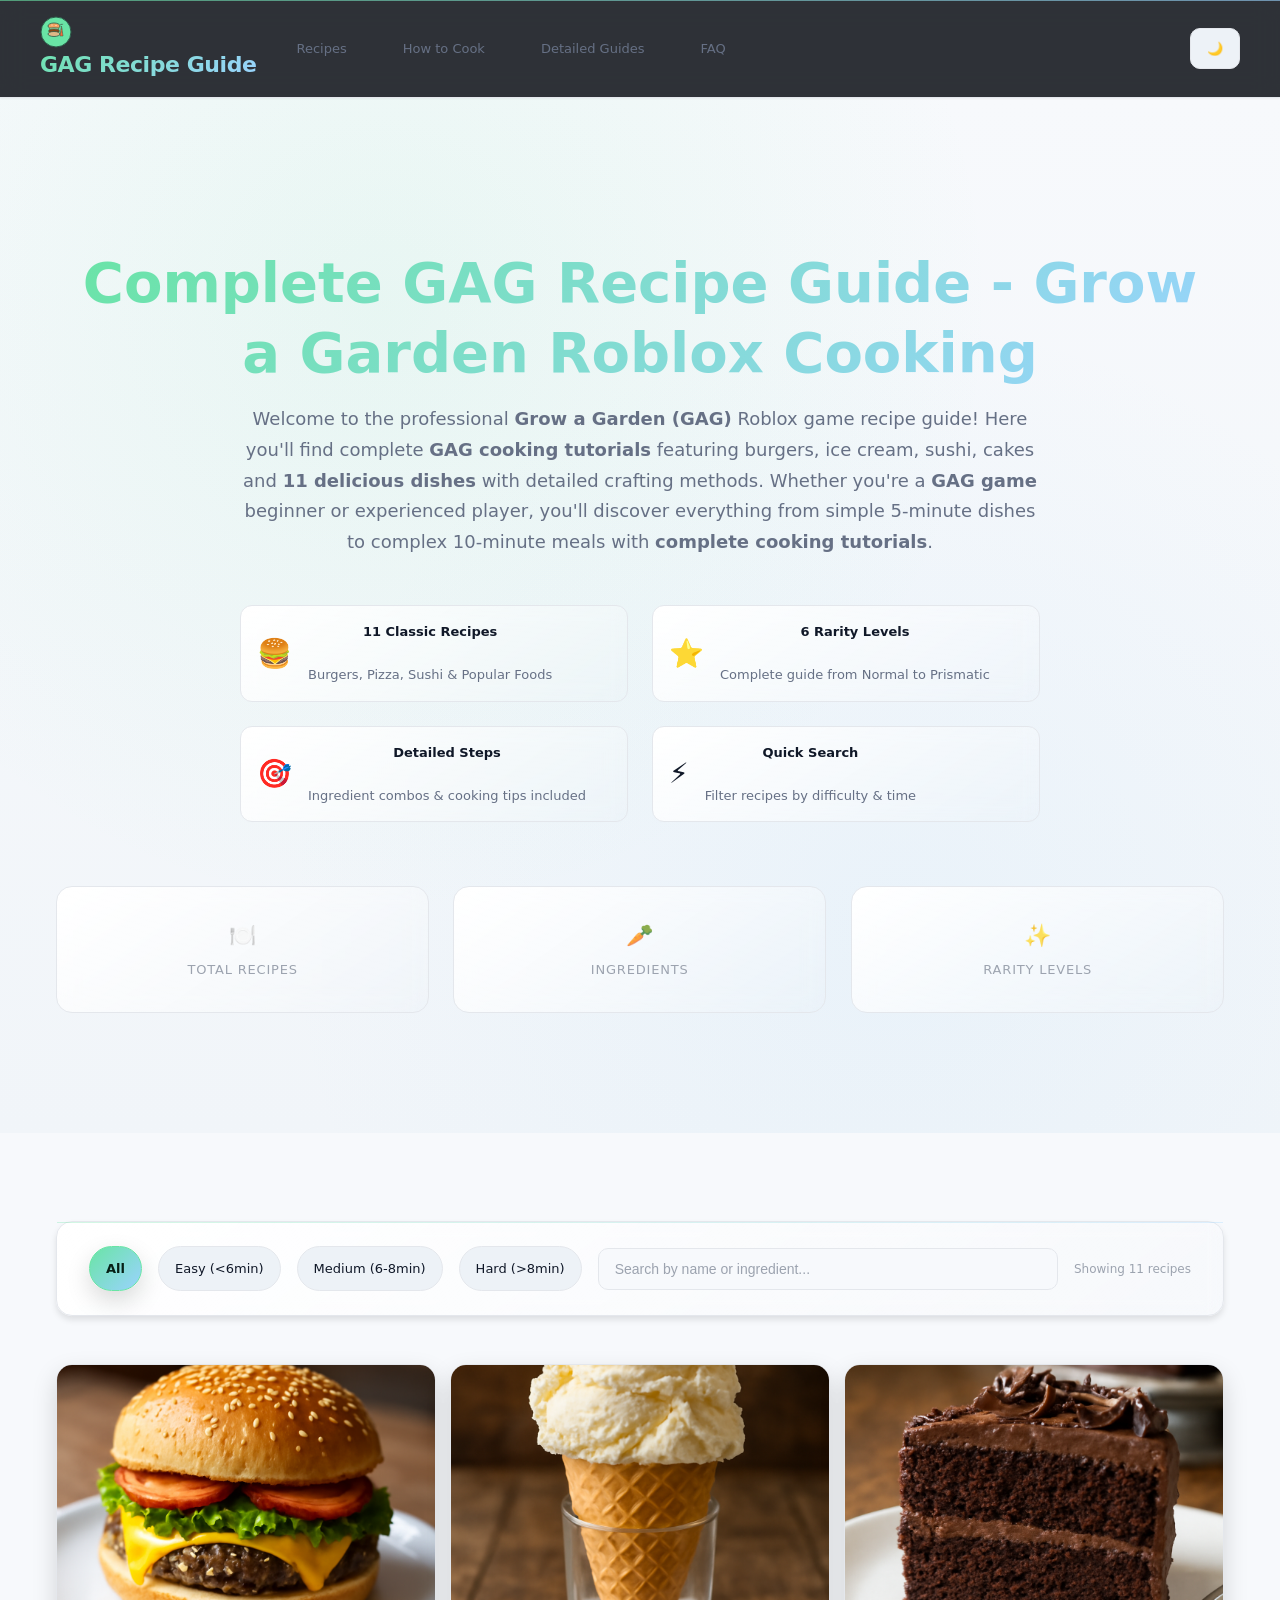
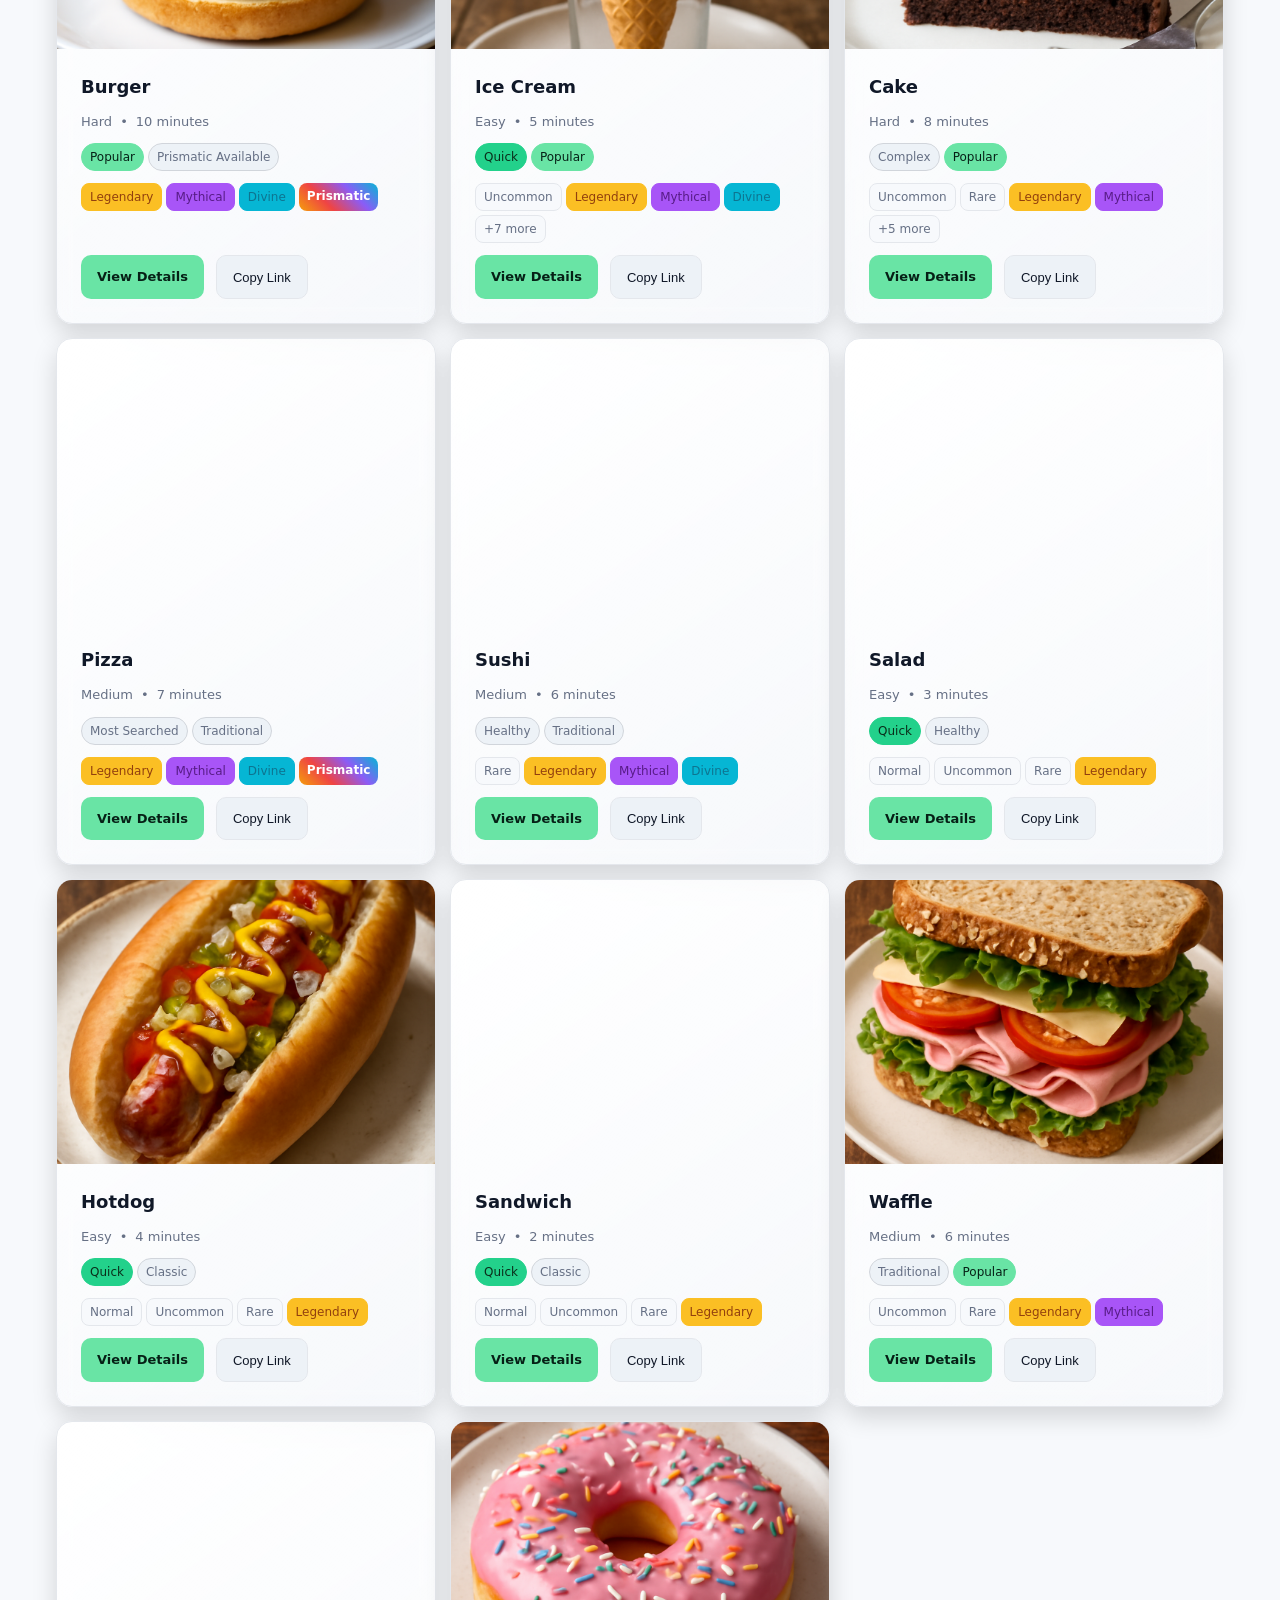
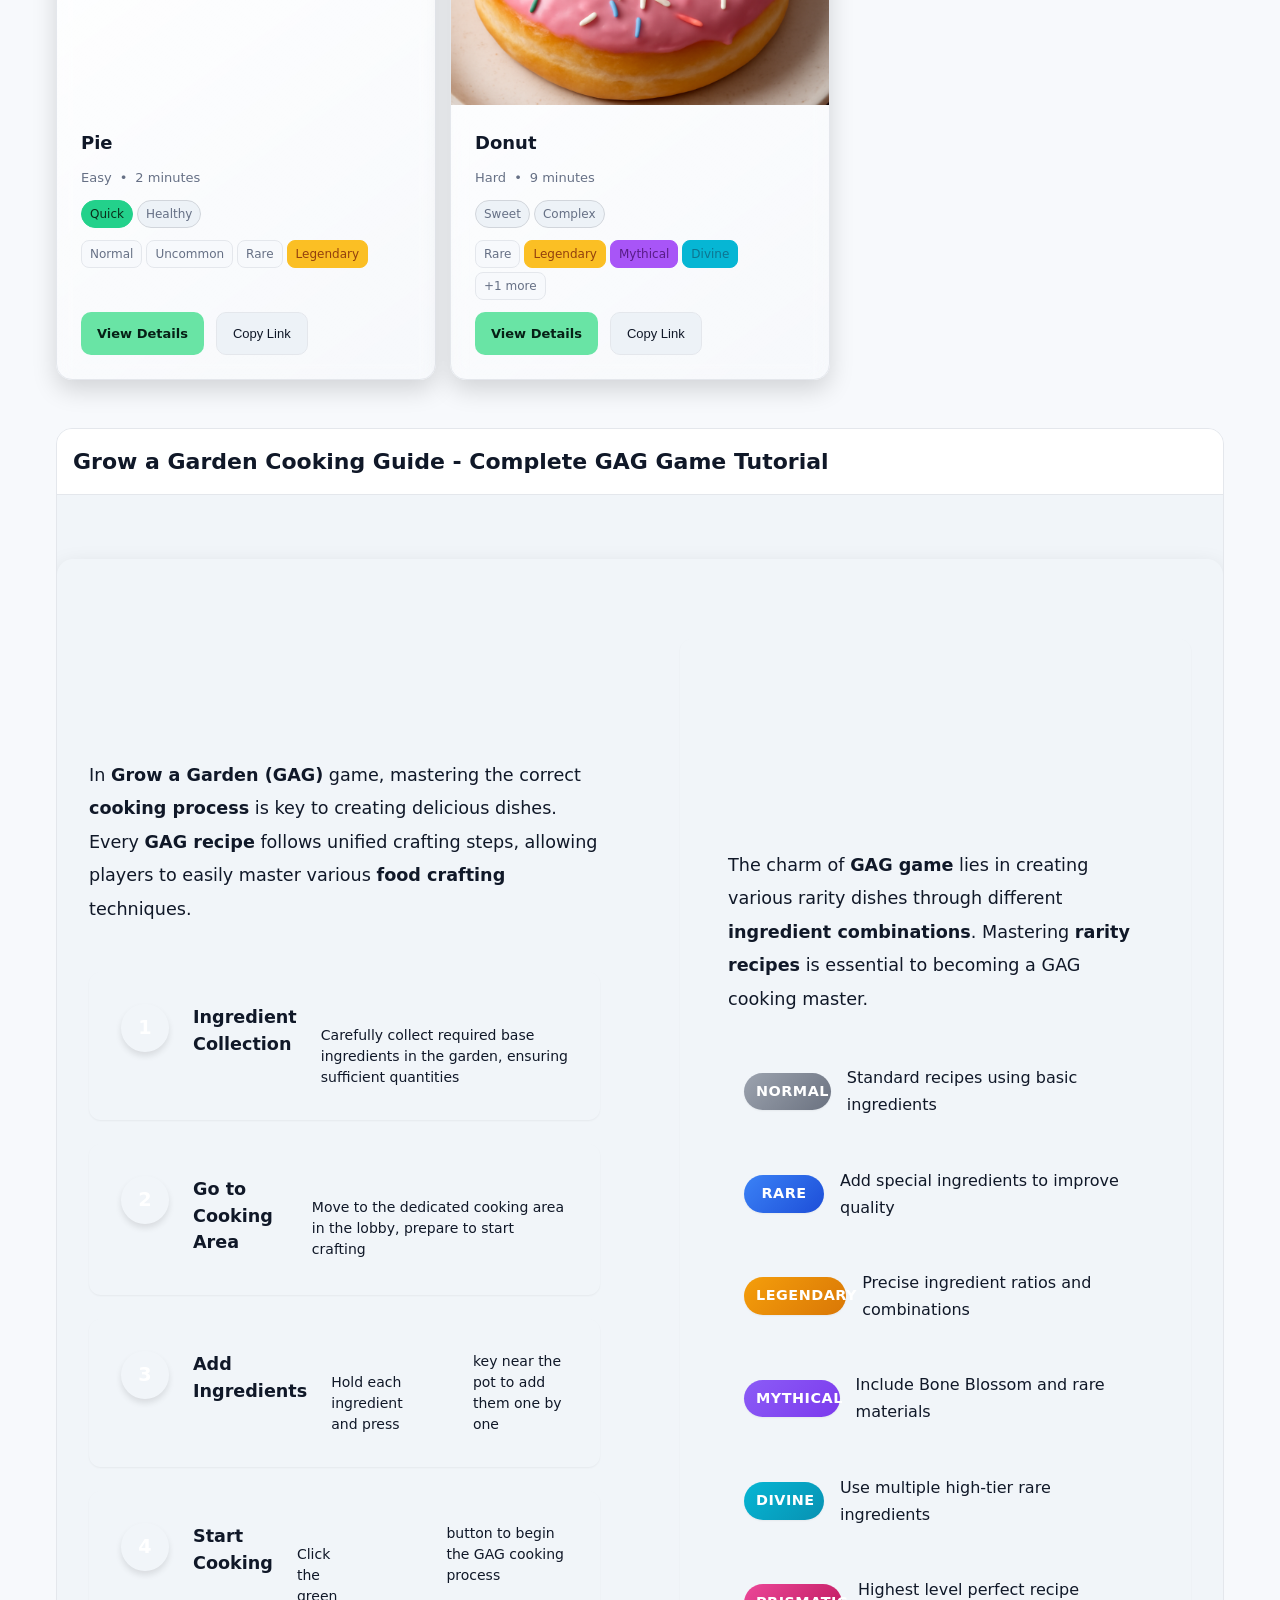
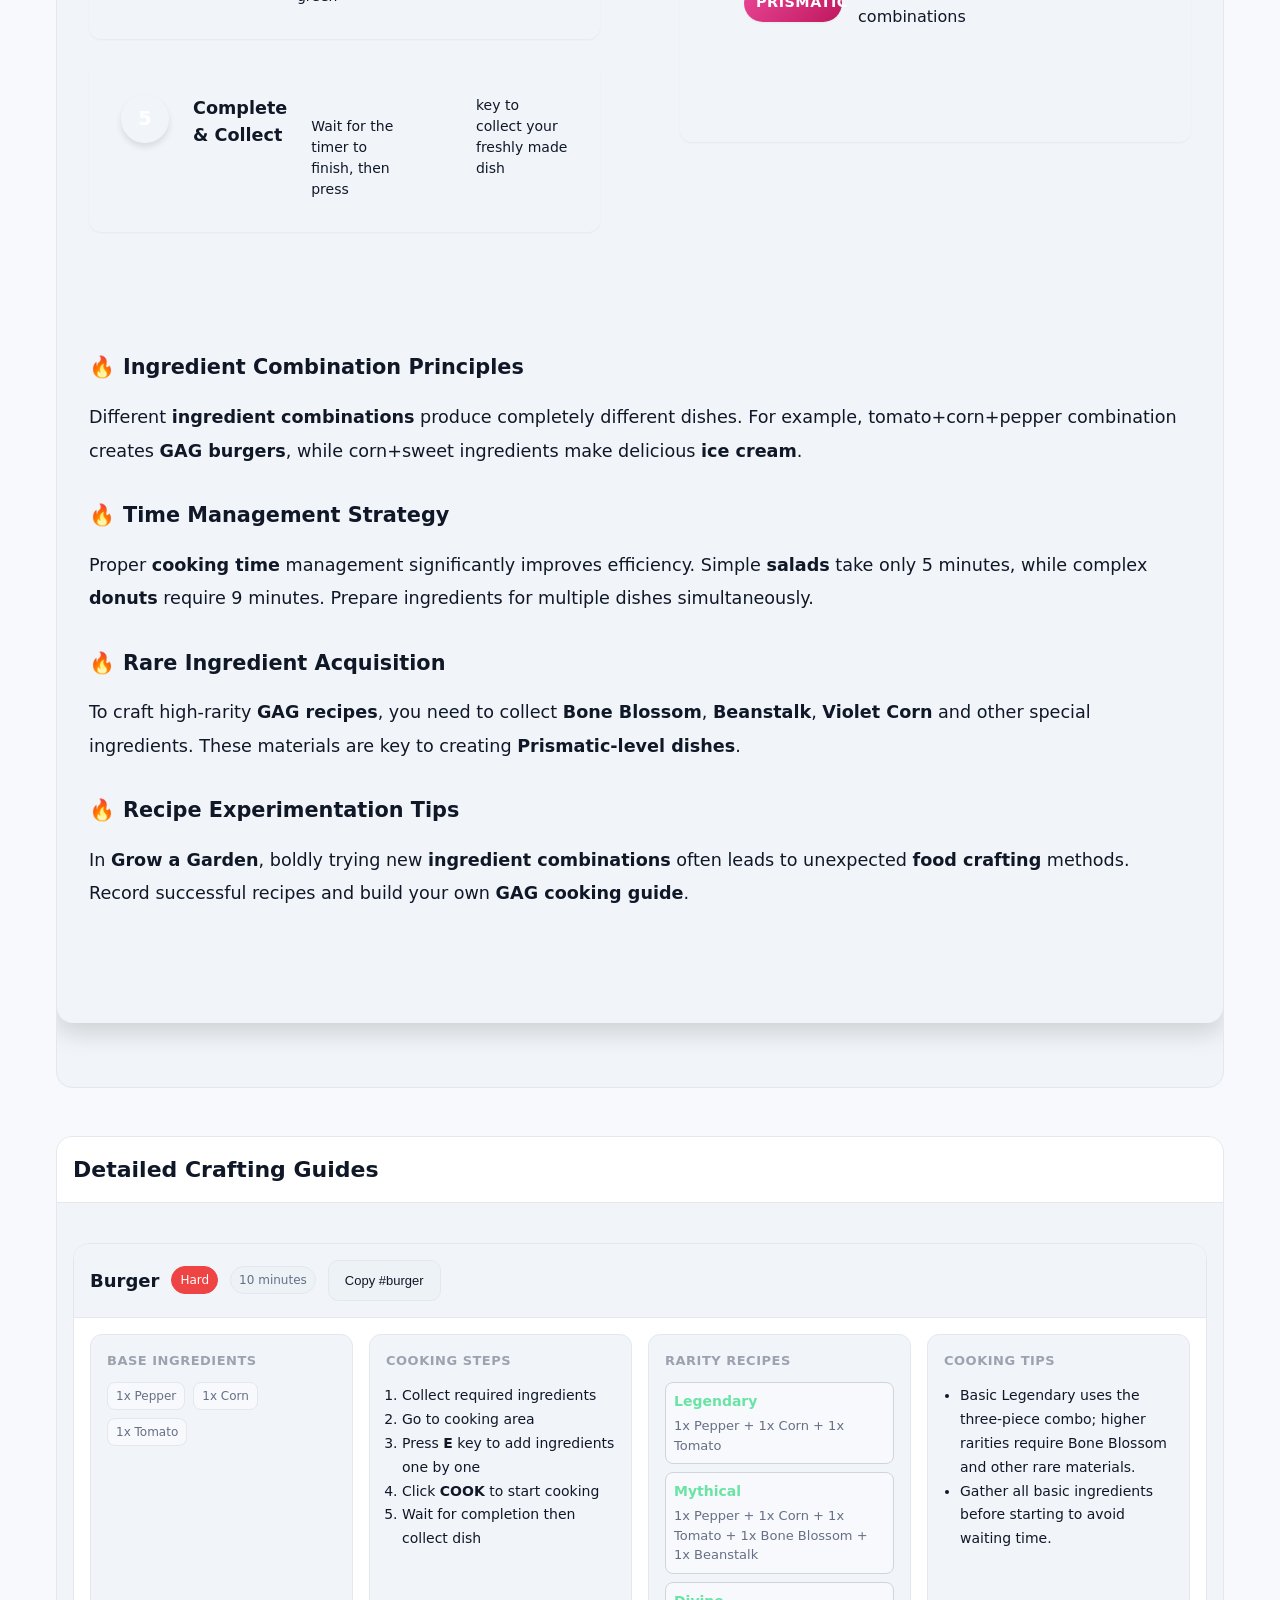
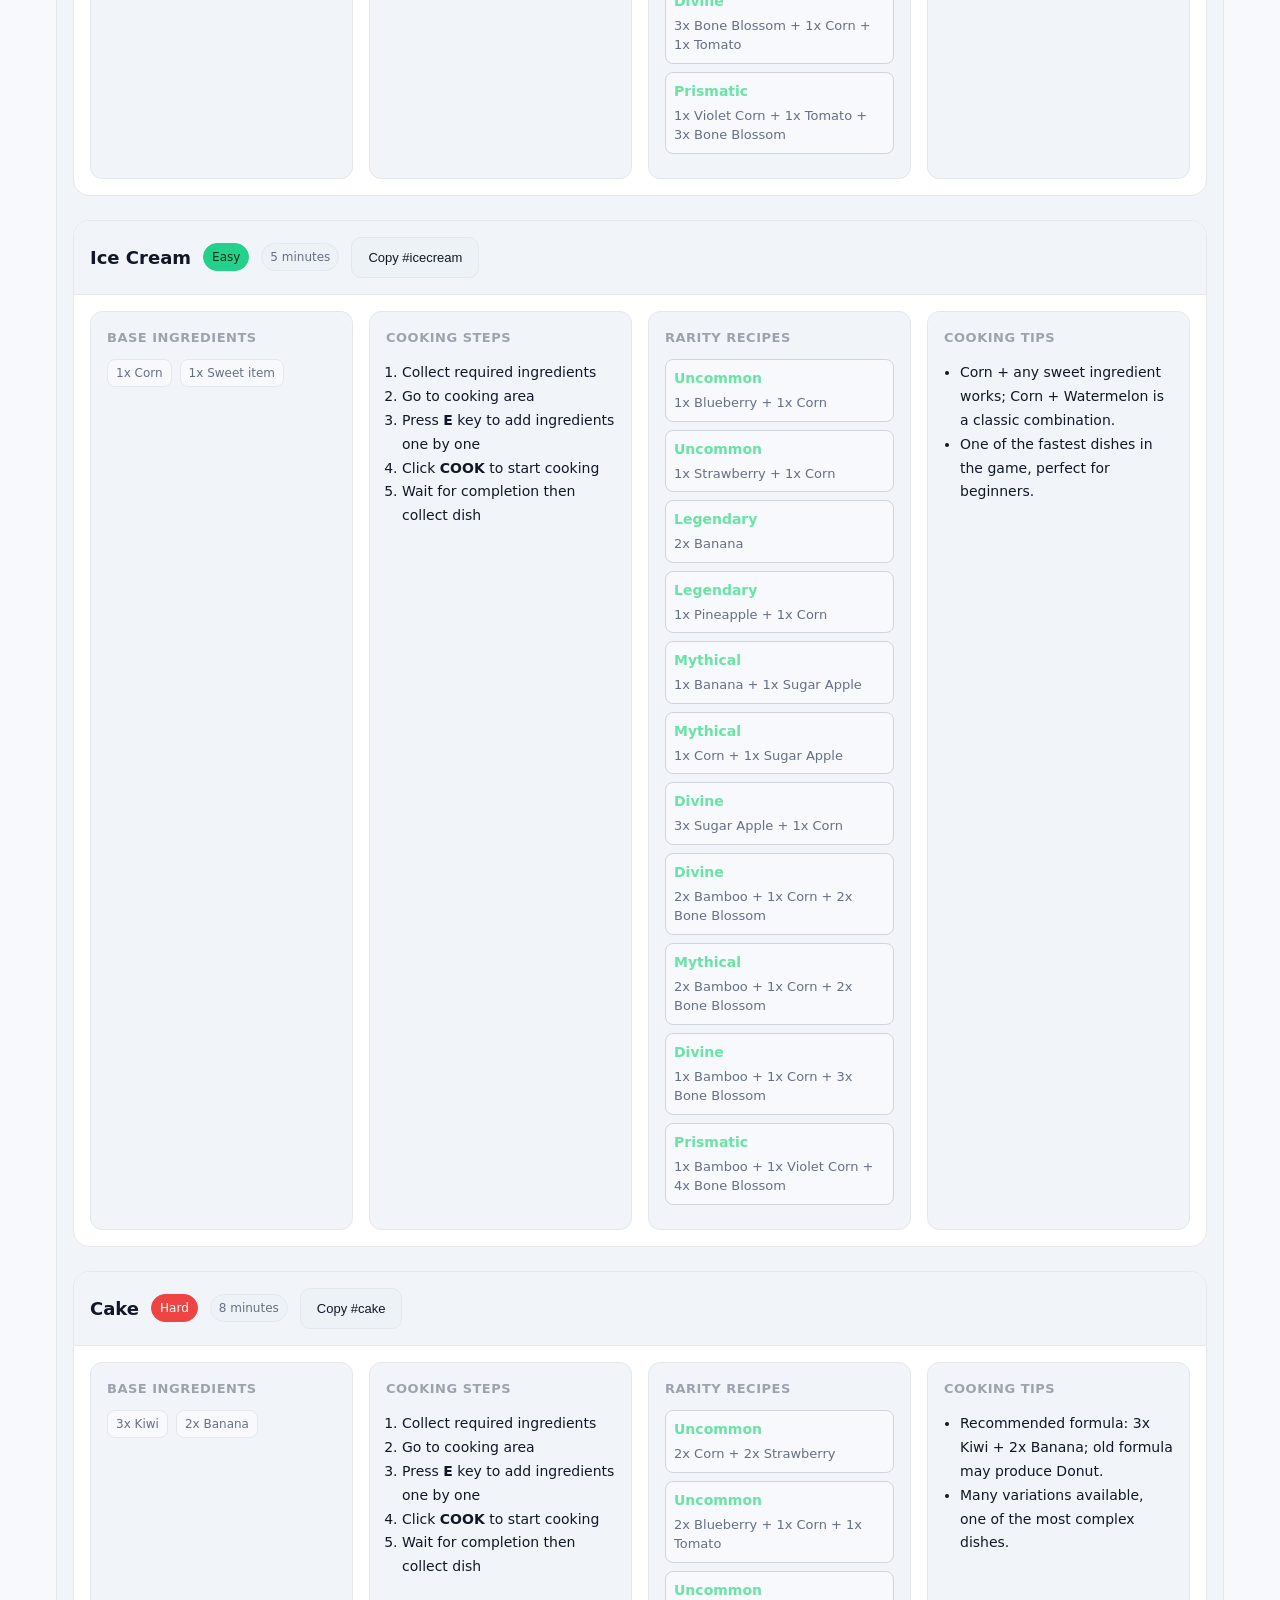
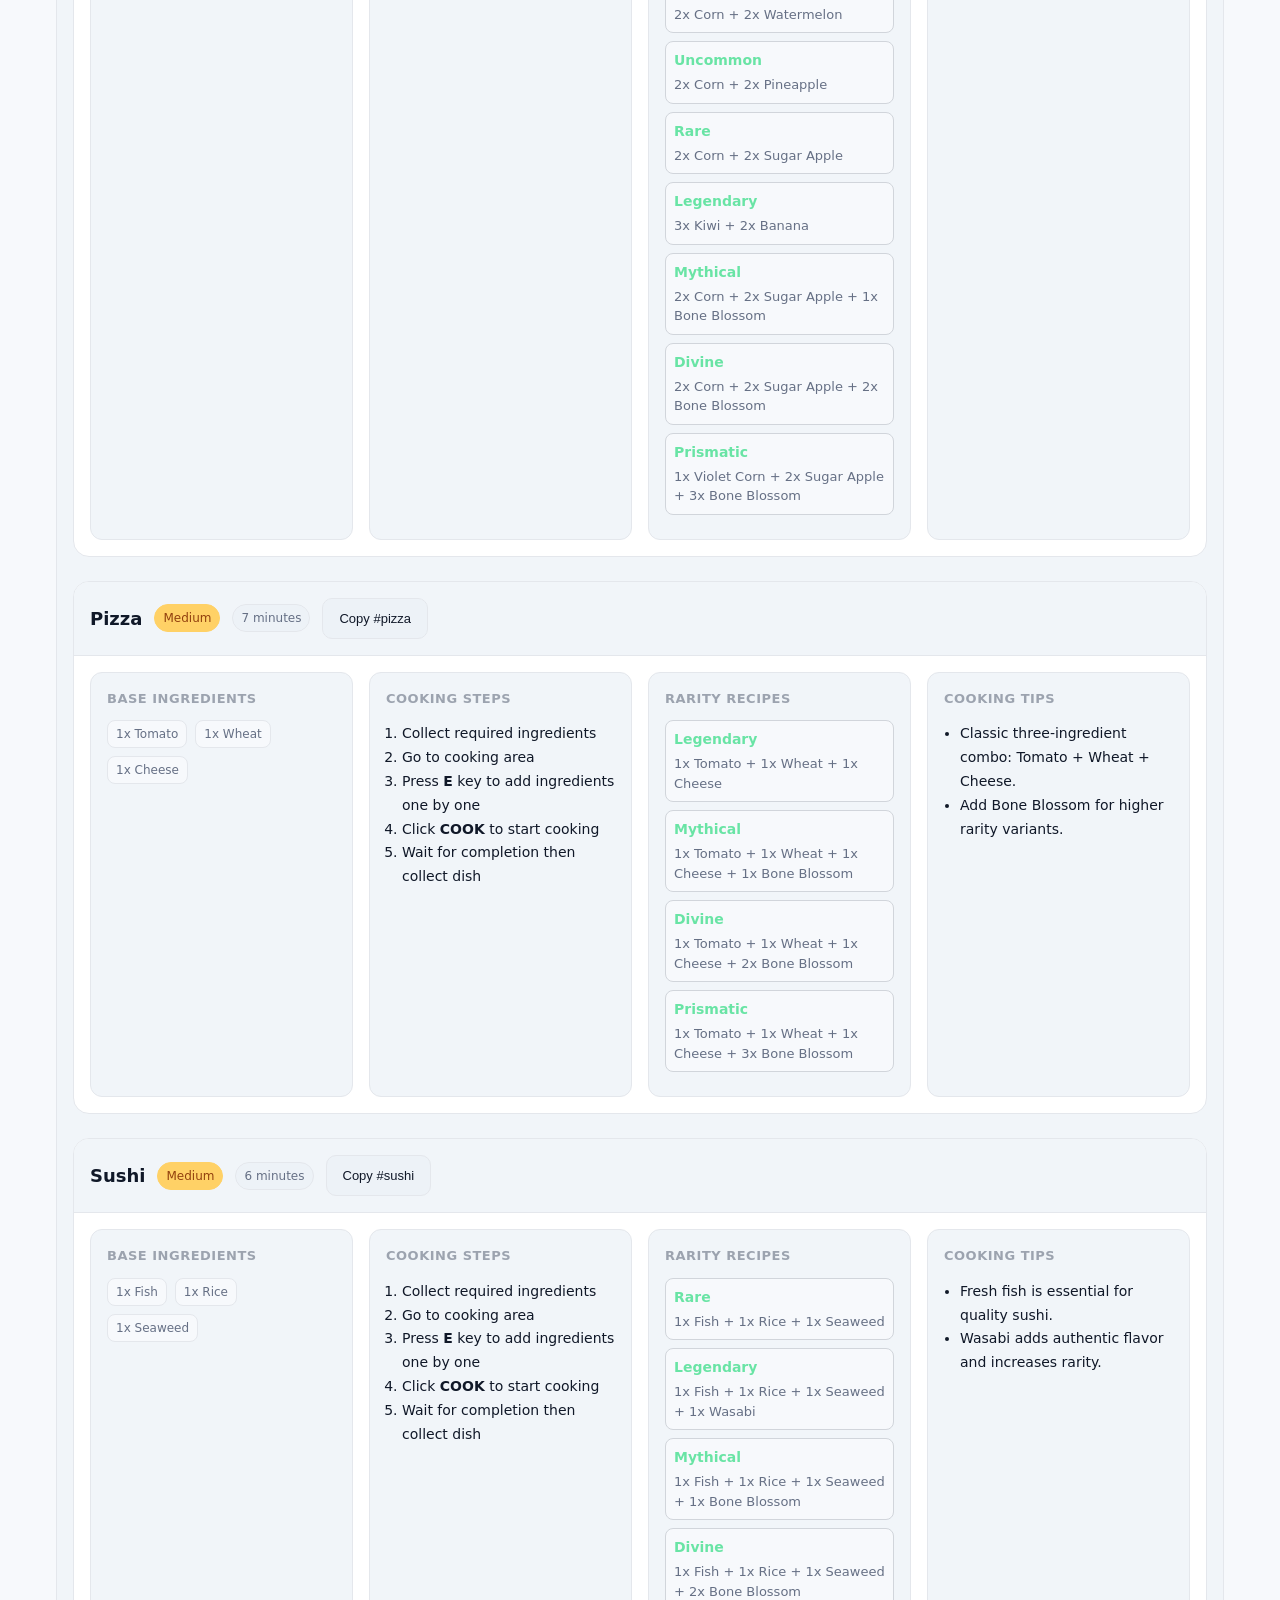
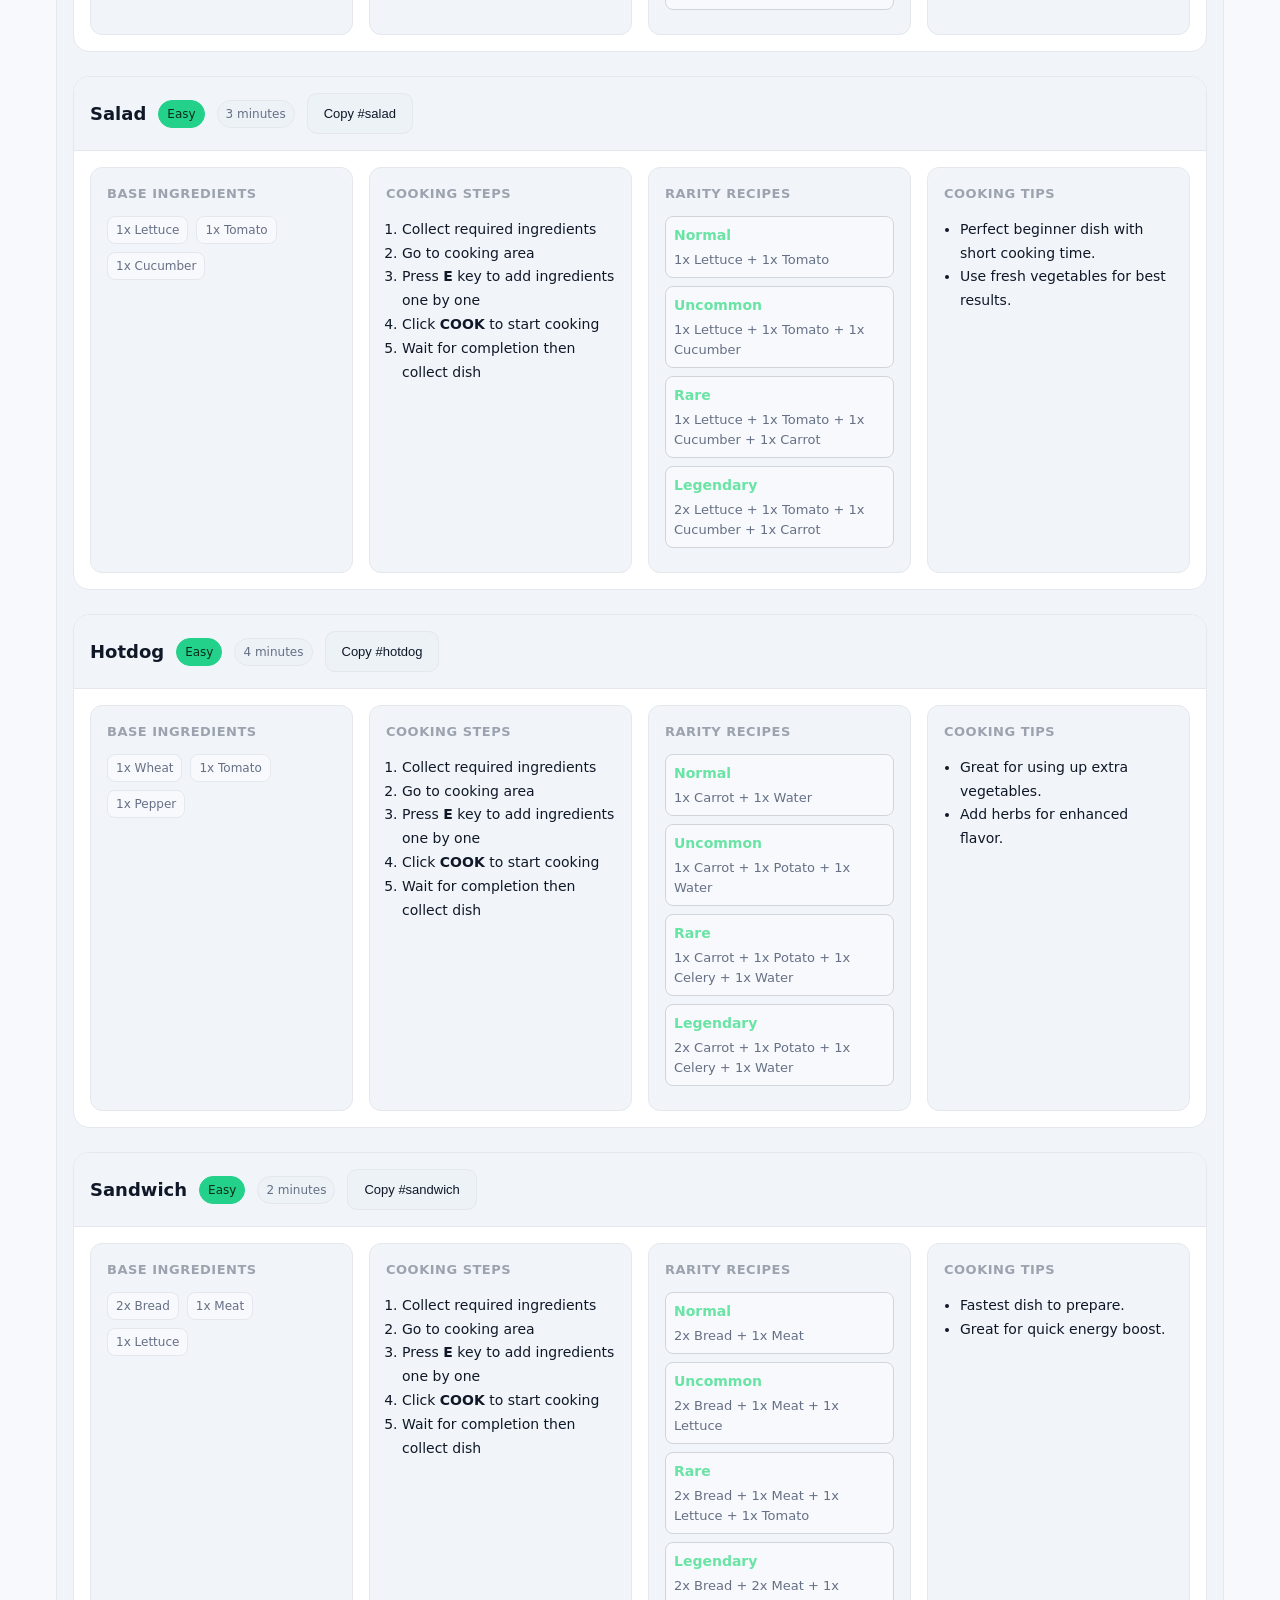
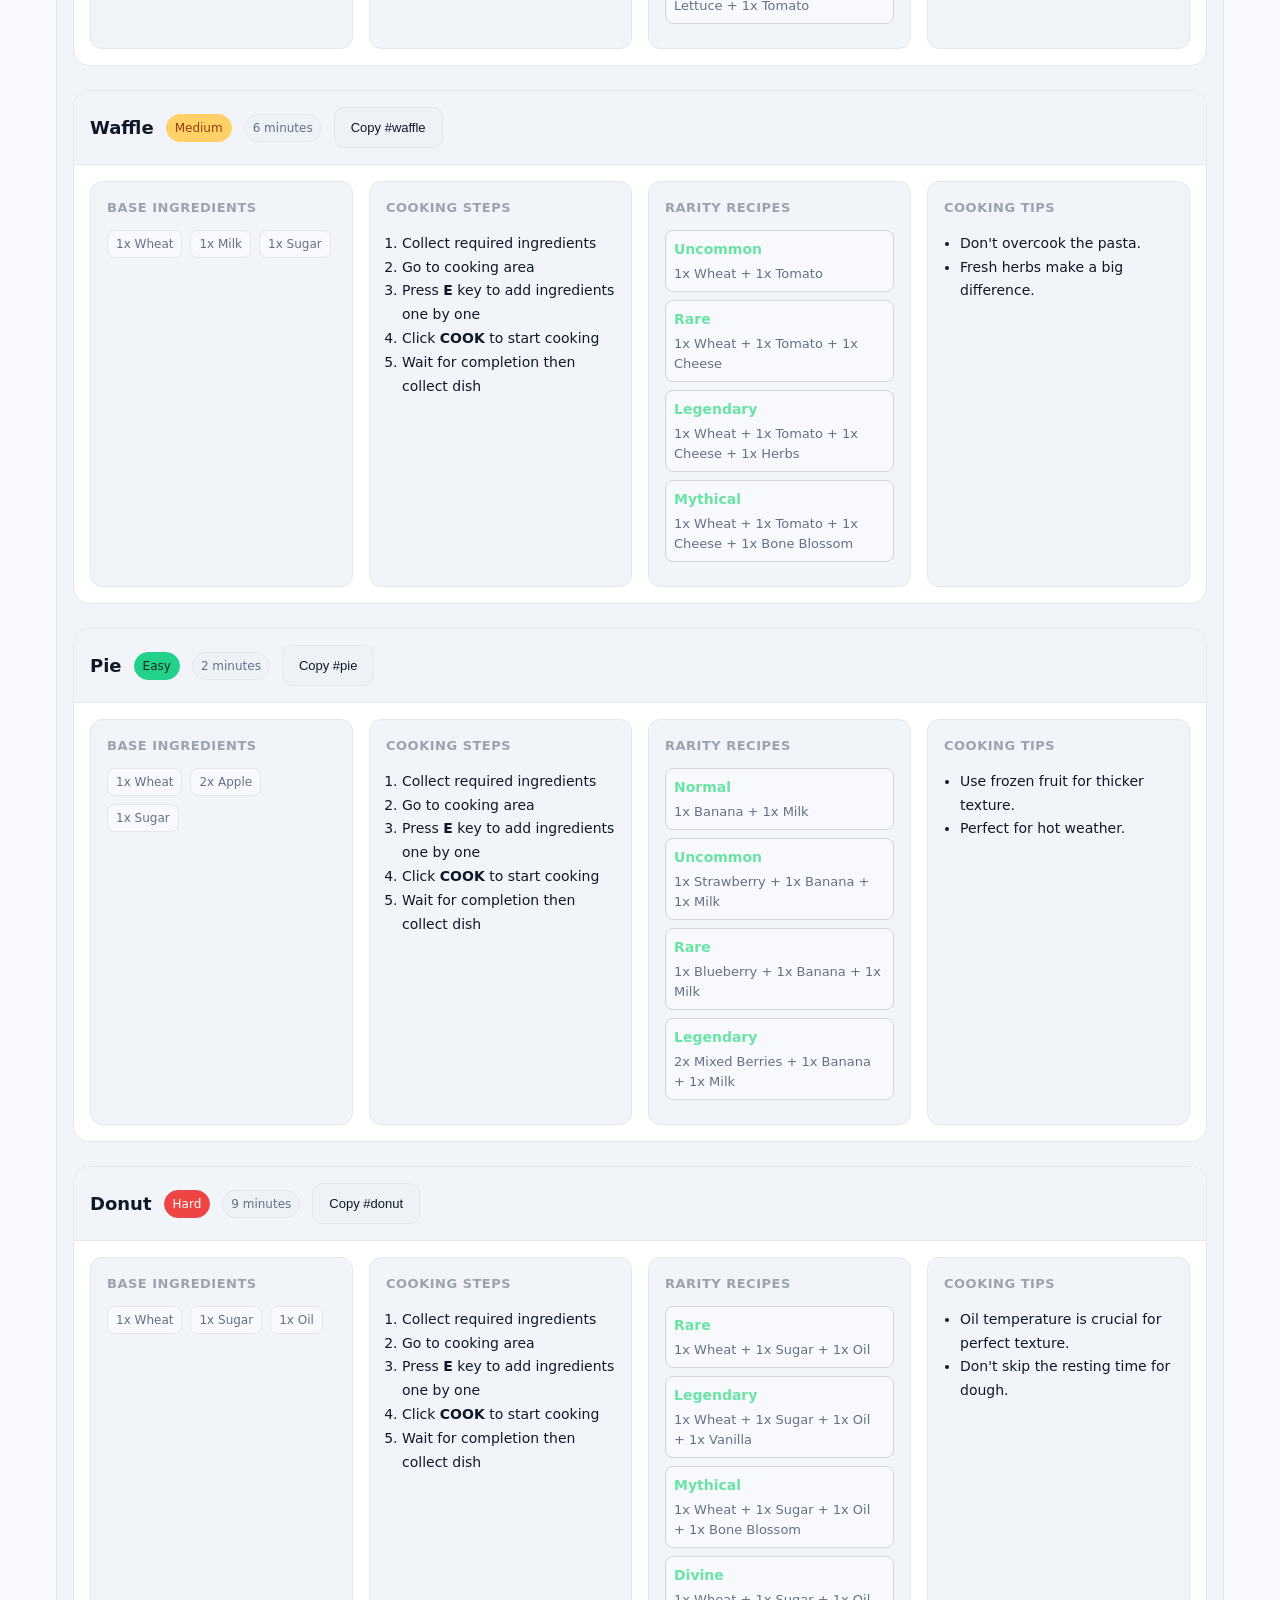
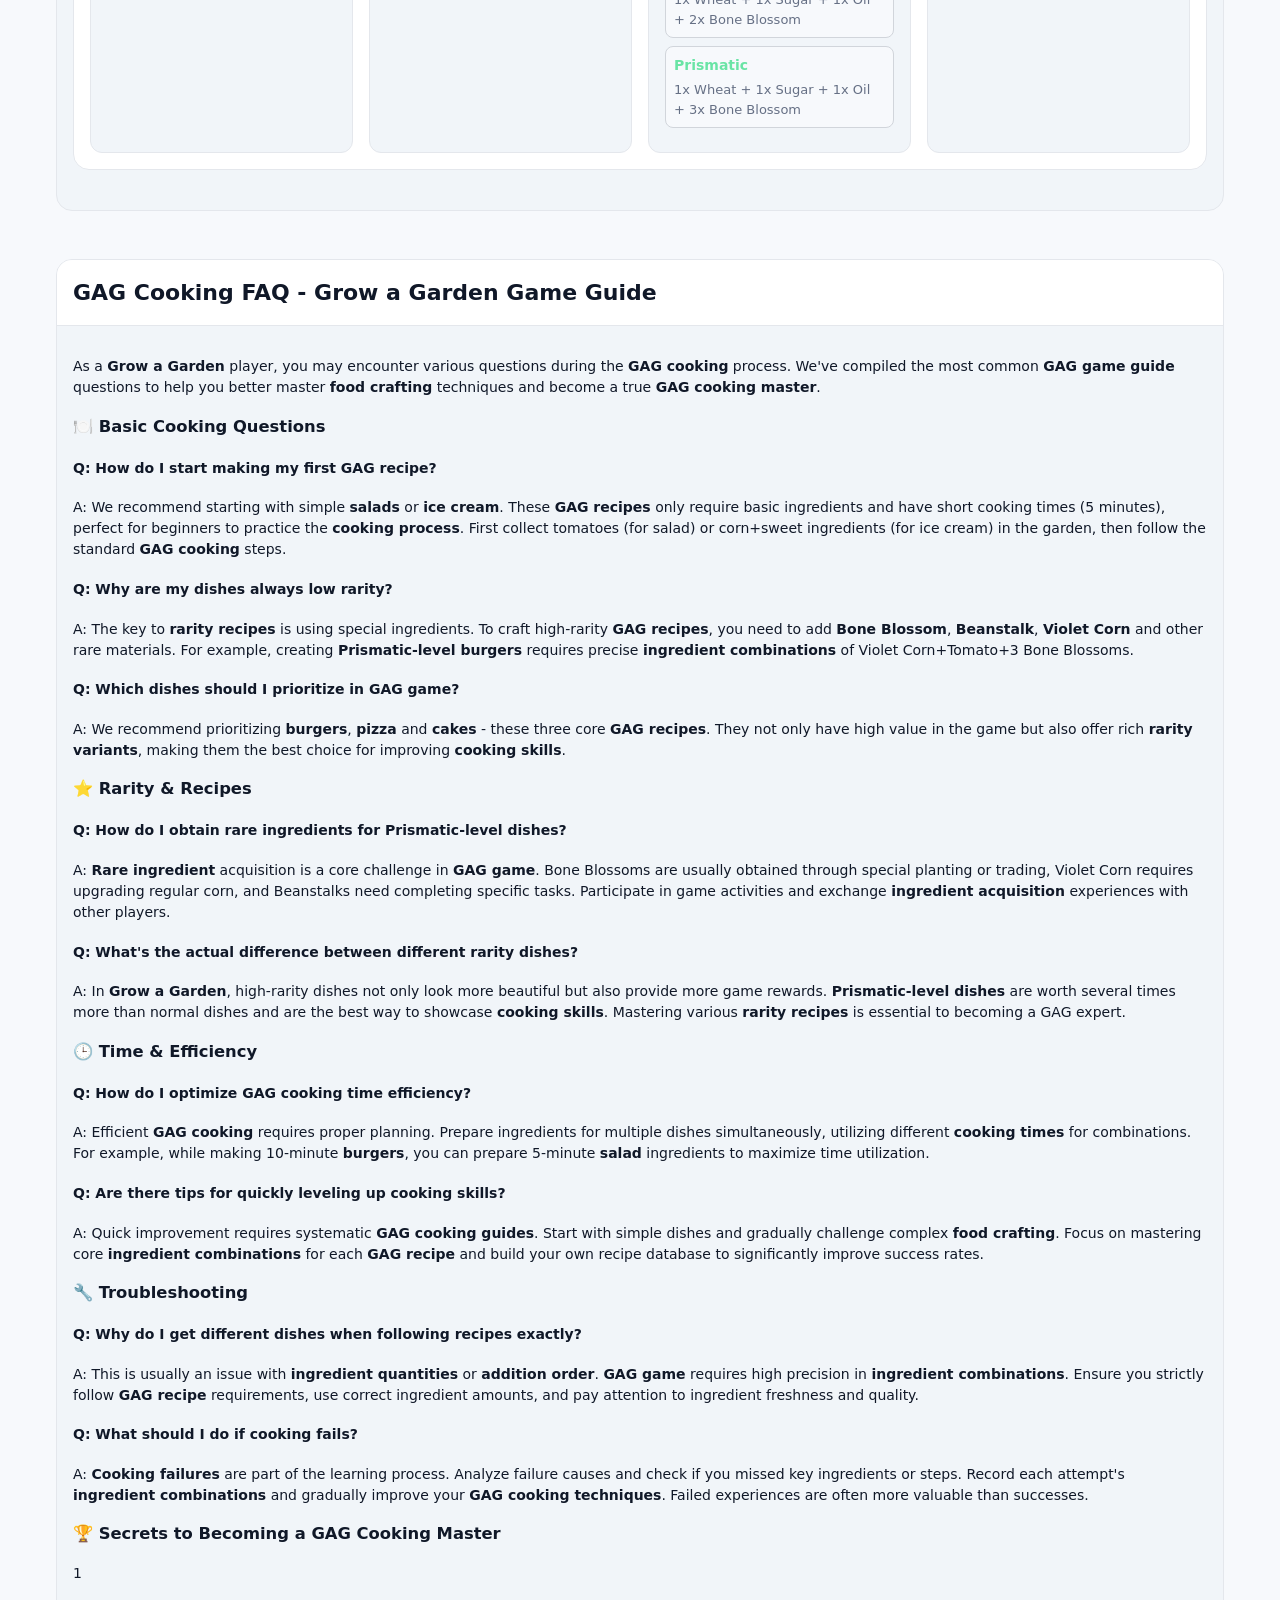
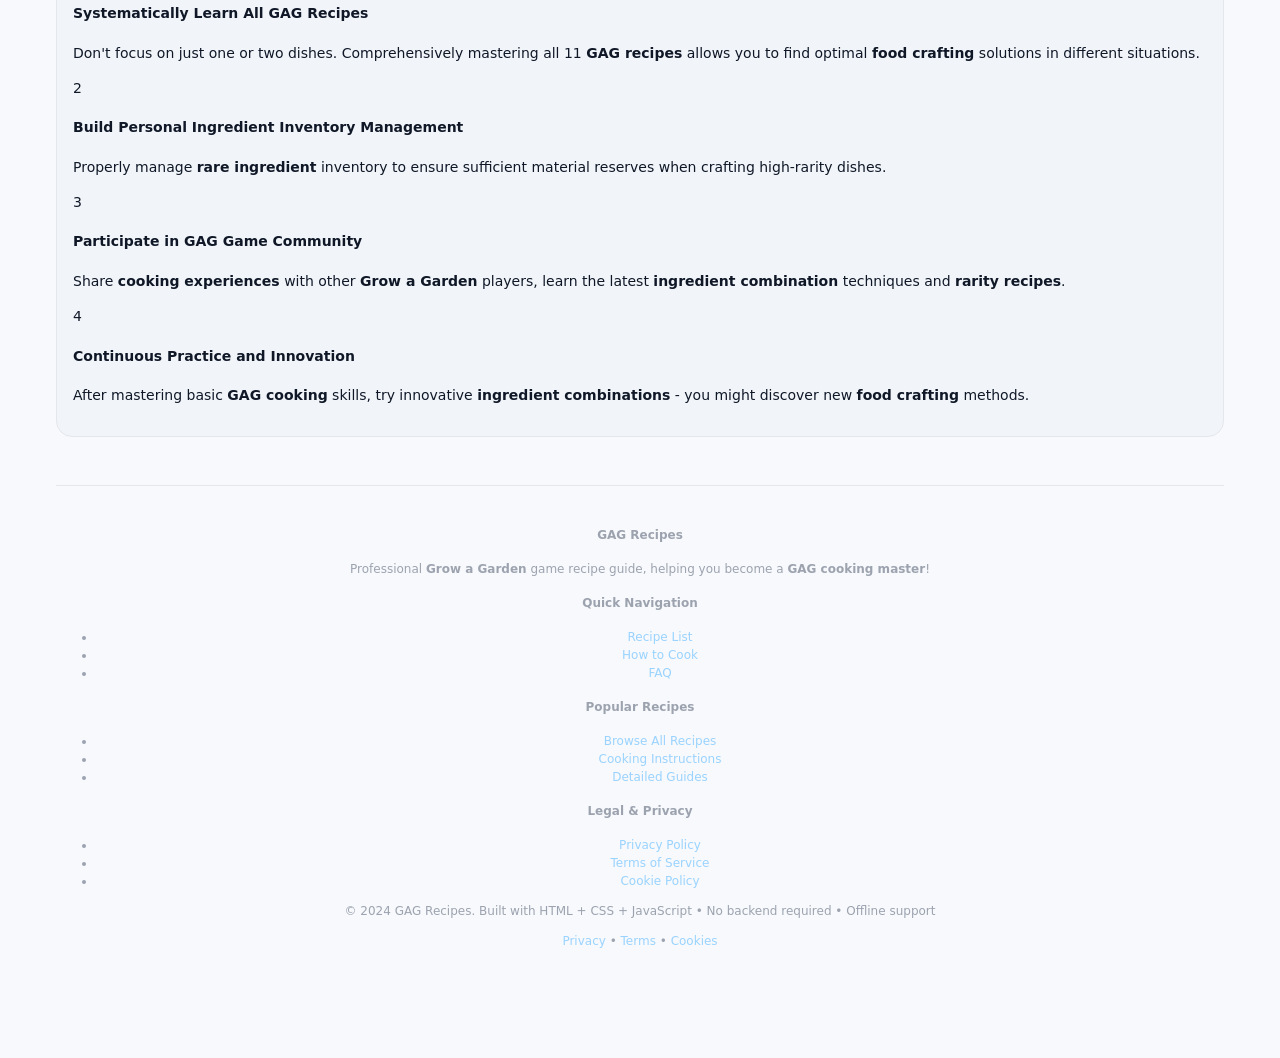
==== index.html @ f833bcfc "Add files via upload" ====
<!DOCTYPE html>
<html lang="en">
<head>
  <meta charset="UTF-8"/>
  <meta name="viewport" content="width=device-width, initial-scale=1"/>
  
  <!-- Core SEO Tags -->
  <title>Complete GAG Recipe Guide - Grow a Garden Roblox Cooking Recipes | 11 Food Crafting Tutorials</title>
  <meta name="description" content="Professional Grow a Garden (GAG) Roblox game recipe guide. Detailed tutorials for burgers, ice cream, sushi, cakes and 11 delicious foods with rarity recipes, ingredient combinations and cooking tips. From simple 5-minute dishes to complex 10-minute meals, become a GAG cooking master!"/>
  <meta name="keywords" content="Grow a Garden, GAG, Roblox game, recipe guide, cooking tutorial, food crafting, burger recipe, ice cream guide, sushi tutorial, cake cooking, game guide, rarity recipes, ingredient combinations"/>
  <meta name="author" content="GAG Recipes Team"/>
  <meta name="robots" content="index, follow, max-image-preview:large, max-snippet:-1, max-video-preview:-1"/>
  <link rel="canonical" href="https://gag-recipes.net/"/>
  
  <!-- Language and Region -->
  <meta name="language" content="en"/>
  <meta name="geo.region" content="US"/>
  <meta name="geo.placename" content="United States"/>
  
  <!-- Preload Critical Resources -->
  <link rel="preload" href="./assets/tokens.css" as="style"/>
  <link rel="preload" href="./assets/components.css" as="style"/>
  <link rel="preload" href="./assets/recipes.json?v=2.6" as="fetch" crossorigin/>
  <link rel="dns-prefetch" href="//fonts.googleapis.com"/>
  <link rel="dns-prefetch" href="//www.googletagmanager.com"/>
  <link rel="dns-prefetch" href="//pagead2.googlesyndication.com"/>
  <link rel="dns-prefetch" href="//click.pageview.click"/>
  
  <!-- Stylesheets -->
  <link rel="stylesheet" href="./assets/tokens.css?v=1.1"/>
  <link rel="stylesheet" href="./assets/components.css?v=1.2"/>
  
  <!-- Open Graph Social Media Optimization -->
  <meta property="og:title" content="Complete GAG Recipe Guide - Grow a Garden Roblox Cooking"/>
  <meta property="og:description" content="Professional GAG game recipe guide with 11 food crafting tutorials, from burgers to cakes with complete cooking instructions"/>
  <meta property="og:type" content="website"/>
  <meta property="og:url" content="https://gag-recipes.net/"/>
  <meta property="og:image" content="https://gag-recipes.net/images/og-image.svg"/>
  <meta property="og:image:width" content="1200"/>
  <meta property="og:image:height" content="630"/>
  <meta property="og:site_name" content="GAG Recipes"/>
  <meta property="og:locale" content="en_US"/>
  
  <!-- Twitter Card -->
  <meta name="twitter:card" content="summary_large_image"/>
  <meta name="twitter:title" content="Complete GAG Recipe Guide - Grow a Garden Roblox Cooking"/>
  <meta name="twitter:description" content="Professional GAG game recipe guide with 11 food crafting tutorials"/>
  <meta name="twitter:image" content="https://gag-recipes.net/images/og-image.svg"/>
  
  <!-- Analytics - Optimized Loading -->
  <!-- Google tag (gtag.js) - Deferred for performance -->
  <script>
    window.dataLayer = window.dataLayer || [];
    function gtag(){dataLayer.push(arguments);}
    gtag('js', new Date());
    gtag('config', 'G-KZNZWPHKRW');
    
    // Load Google Analytics after page load
    window.addEventListener('load', function() {
      const script = document.createElement('script');
      script.async = true;
      script.src = 'https://www.googletagmanager.com/gtag/js?id=G-KZNZWPHKRW';
      document.head.appendChild(script);
    });
  </script>
  <script defer data-domain="gag-recipes.net" src="https://click.pageview.click/js/script.js"></script>
  
  <!-- Google AdSense -->
  <script async src="https://pagead2.googlesyndication.com/pagead/js/adsbygoogle.js?client=ca-pub-6762879731814955"
       crossorigin="anonymous"></script>

  <!-- Theme and Icons -->
  <meta name="theme-color" content="#69e4a5"/>
  <meta name="msapplication-TileColor" content="#69e4a5"/>
  <link rel="icon" type="image/x-icon" href="./favicon.ico"/>
  <link rel="icon" type="image/svg+xml" href="./favicon.svg"/>
  <link rel="apple-touch-icon" sizes="180x180" href="./favicon.svg"/>
  <link rel="manifest" href="./site.webmanifest"/>
  
  <!-- Structured Data Preview -->
  <script type="application/ld+json">
  {
    "@context": "https://schema.org",
    "@type": "WebSite",
    "name": "GAG Recipes - Complete Grow a Garden Recipe Guide",
    "url": "https://gag-recipes.net/",
    "description": "Professional Grow a Garden (GAG) Roblox game recipe guide",
    "potentialAction": {
      "@type": "SearchAction",
      "target": "https://gag-recipes.net/?search={search_term_string}",
      "query-input": "required name=search_term_string"
    },
    "publisher": {
      "@type": "Organization",
      "name": "GAG Recipes Team",
      "url": "https://gag-recipes.net/"
    }
  }
  </script>
</head>
<body>
<header class="site-header">
  <nav class="nav container">
    <div class="brand">
      <img src="./favicon.svg" alt="GAG Recipes Logo" class="brand-logo" loading="eager">
      GAG Recipe Guide
    </div>
    <a href="#recipes">Recipes</a>
    <a href="#howto">How to Cook</a>
    <a href="#details">Detailed Guides</a>
    <a href="#faq">FAQ</a>
    <div class="spacer"></div>
    <button id="themeToggle" class="btn">🌙</button>
  </nav>
</header>

<!-- Hero Section -->
<section class="hero-section" id="top">
  <div class="container">
    <div class="hero-content">
      <h1 class="hero-title">Complete GAG Recipe Guide - Grow a Garden Roblox Cooking</h1>
      <p class="hero-subtitle">
        Welcome to the professional <strong>Grow a Garden (GAG)</strong> Roblox game recipe guide! Here you'll find complete <strong>GAG cooking tutorials</strong> featuring burgers, ice cream, sushi, cakes and <strong>11 delicious dishes</strong> with detailed crafting methods. Whether you're a <strong>GAG game</strong> beginner or experienced player, you'll discover everything from simple 5-minute dishes to complex 10-minute meals with <strong>complete cooking tutorials</strong>.
      </p>
      <div class="hero-features">
        <div class="feature-grid">
          <div class="feature-item">
            <span class="feature-icon">🍔</span>
            <span class="feature-text"><strong>11 Classic Recipes</strong><br/>Burgers, Pizza, Sushi & Popular Foods</span>
          </div>
          <div class="feature-item">
            <span class="feature-icon">⭐</span>
            <span class="feature-text"><strong>6 Rarity Levels</strong><br/>Complete guide from Normal to Prismatic</span>
          </div>
          <div class="feature-item">
            <span class="feature-icon">🎯</span>
            <span class="feature-text"><strong>Detailed Steps</strong><br/>Ingredient combos & cooking tips included</span>
          </div>
          <div class="feature-item">
            <span class="feature-icon">⚡</span>
            <span class="feature-text"><strong>Quick Search</strong><br/>Filter recipes by difficulty & time</span>
          </div>
        </div>
      </div>
    </div>
    
    <!-- KPI Metrics -->
  <section class="kpi" id="kpi">
      <div class="kpi-card">
        <div class="kpi-icon">🍽️</div>
        <div class="kpi-value loading" id="kpiRecipes" data-value="—">—</div>
        <div class="kpi-label">Total Recipes</div>
      </div>
      <div class="kpi-card">
        <div class="kpi-icon">🥕</div>
        <div class="kpi-value loading" id="kpiIngredients" data-value="—">—</div>
        <div class="kpi-label">Ingredients</div>
      </div>
      <div class="kpi-card">
        <div class="kpi-icon">✨</div>
        <div class="kpi-value loading" id="kpiRarities" data-value="—">—</div>
        <div class="kpi-label">Rarity Levels</div>
      </div>
    </section>
  </div>
  </section>

<main class="container">

  <!-- Toolbar -->
  <section class="toolbar">
    <div class="chip active" data-filter="All">All</div>
    <div class="chip" data-filter="Easy">Easy (&lt;6min)</div>
    <div class="chip" data-filter="Medium">Medium (6-8min)</div>
    <div class="chip" data-filter="Hard">Hard (&gt;8min)</div>
    <div class="search">
      <input id="search" type="text" placeholder="Search by name or ingredient..."/>
    </div>
    <div class="count" id="count">Showing — recipes</div>
  </section>

  <!-- Recipe Card List -->
  <section class="grid grid-3" id="recipes" aria-live="polite">
    <div class="loading">Loading recipes...</div>
  </section>

  <!-- Universal Cooking Method -->
  <section class="section" id="howto">
    <div class="section-header">
      <h2>Grow a Garden Cooking Guide - Complete GAG Game Tutorial</h2>
    </div>
    <div class="section-body howto">
      <div class="content-grid">
        <div class="content-column">
          <h3>🎯 Basic Cooking Process</h3>
          <p>In <strong>Grow a Garden (GAG)</strong> game, mastering the correct <strong>cooking process</strong> is key to creating delicious dishes. Every <strong>GAG recipe</strong> follows unified crafting steps, allowing players to easily master various <strong>food crafting</strong> techniques.</p>
          
          <ol class="cooking-steps">
            <li><strong>Ingredient Collection</strong><br/>Carefully collect required base ingredients in the garden, ensuring sufficient quantities</li>
            <li><strong>Go to Cooking Area</strong><br/>Move to the dedicated cooking area in the lobby, prepare to start crafting</li>
            <li><strong>Add Ingredients</strong><br/>Hold each ingredient and press <b>E</b> key near the pot to add them one by one</li>
            <li><strong>Start Cooking</strong><br/>Click the green <b>COOK</b> button to begin the GAG cooking process</li>
            <li><strong>Complete & Collect</strong><br/>Wait for the timer to finish, then press <b>E</b> key to collect your freshly made dish</li>
      </ol>
        </div>
        
        <div class="content-column">
          <h3>⭐ Rarity Enhancement Tips</h3>
          <p>The charm of <strong>GAG game</strong> lies in creating various rarity dishes through different <strong>ingredient combinations</strong>. Mastering <strong>rarity recipes</strong> is essential to becoming a GAG cooking master.</p>
          
          <div class="rarity-guide">
            <div class="rarity-item">
              <span class="rarity-badge normal">Normal</span>
              <span>Standard recipes using basic ingredients</span>
            </div>
            <div class="rarity-item">
              <span class="rarity-badge rare">Rare</span>
              <span>Add special ingredients to improve quality</span>
            </div>
            <div class="rarity-item">
              <span class="rarity-badge legendary">Legendary</span>
              <span>Precise ingredient ratios and combinations</span>
            </div>
            <div class="rarity-item">
              <span class="rarity-badge mythical">Mythical</span>
              <span>Include Bone Blossom and rare materials</span>
            </div>
            <div class="rarity-item">
              <span class="rarity-badge divine">Divine</span>
              <span>Use multiple high-tier rare ingredients</span>
            </div>
            <div class="rarity-item">
              <span class="rarity-badge prismatic">Prismatic</span>
              <span>Highest level perfect recipe combinations</span>
            </div>
          </div>
        </div>
      </div>
      
      <div class="pro-tips">
        <h3>🔥 Professional Cooking Tips</h3>
        <div class="tips-grid">
          <div class="tip-card">
            <h4>Ingredient Combination Principles</h4>
            <p>Different <strong>ingredient combinations</strong> produce completely different dishes. For example, tomato+corn+pepper combination creates <strong>GAG burgers</strong>, while corn+sweet ingredients make delicious <strong>ice cream</strong>.</p>
          </div>
          <div class="tip-card">
            <h4>Time Management Strategy</h4>
            <p>Proper <strong>cooking time</strong> management significantly improves efficiency. Simple <strong>salads</strong> take only 5 minutes, while complex <strong>donuts</strong> require 9 minutes. Prepare ingredients for multiple dishes simultaneously.</p>
          </div>
          <div class="tip-card">
            <h4>Rare Ingredient Acquisition</h4>
            <p>To craft high-rarity <strong>GAG recipes</strong>, you need to collect <strong>Bone Blossom</strong>, <strong>Beanstalk</strong>, <strong>Violet Corn</strong> and other special ingredients. These materials are key to creating <strong>Prismatic-level dishes</strong>.</p>
          </div>
          <div class="tip-card">
            <h4>Recipe Experimentation Tips</h4>
            <p>In <strong>Grow a Garden</strong>, boldly trying new <strong>ingredient combinations</strong> often leads to unexpected <strong>food crafting</strong> methods. Record successful recipes and build your own <strong>GAG cooking guide</strong>.</p>
          </div>
        </div>
      </div>
    </div>
  </section>

  <!-- Detailed Guides -->
  <section class="section" id="details">
    <div class="section-header">
      <h2>Detailed Crafting Guides</h2>
    </div>
    <div class="section-body" id="detailsBody">
      <div class="loading">Loading detailed guides...</div>
    </div>
  </section>

  <!-- FAQ Section -->
  <section class="section" id="faq">
    <div class="section-header">
      <h2>GAG Cooking FAQ - Grow a Garden Game Guide</h2>
    </div>
    <div class="section-body">
      <div class="faq-intro">
        <p>As a <strong>Grow a Garden</strong> player, you may encounter various questions during the <strong>GAG cooking</strong> process. We've compiled the most common <strong>GAG game guide</strong> questions to help you better master <strong>food crafting</strong> techniques and become a true <strong>GAG cooking master</strong>.</p>
      </div>
      
      <div class="faq-grid">
        <div class="faq-section">
          <h3>🍽️ Basic Cooking Questions</h3>
          <div class="faq-list">
            <div class="faq-item">
              <h4>Q: How do I start making my first GAG recipe?</h4>
              <p>A: We recommend starting with simple <strong>salads</strong> or <strong>ice cream</strong>. These <strong>GAG recipes</strong> only require basic ingredients and have short cooking times (5 minutes), perfect for beginners to practice the <strong>cooking process</strong>. First collect tomatoes (for salad) or corn+sweet ingredients (for ice cream) in the garden, then follow the standard <strong>GAG cooking</strong> steps.</p>
            </div>
            
            <div class="faq-item">
              <h4>Q: Why are my dishes always low rarity?</h4>
              <p>A: The key to <strong>rarity recipes</strong> is using special ingredients. To craft high-rarity <strong>GAG recipes</strong>, you need to add <strong>Bone Blossom</strong>, <strong>Beanstalk</strong>, <strong>Violet Corn</strong> and other rare materials. For example, creating <strong>Prismatic-level burgers</strong> requires precise <strong>ingredient combinations</strong> of Violet Corn+Tomato+3 Bone Blossoms.</p>
            </div>
            
            <div class="faq-item">
              <h4>Q: Which dishes should I prioritize in GAG game?</h4>
              <p>A: We recommend prioritizing <strong>burgers</strong>, <strong>pizza</strong> and <strong>cakes</strong> - these three core <strong>GAG recipes</strong>. They not only have high value in the game but also offer rich <strong>rarity variants</strong>, making them the best choice for improving <strong>cooking skills</strong>.</p>
            </div>
          </div>
        </div>
        
        <div class="faq-section">
          <h3>⭐ Rarity & Recipes</h3>
          <div class="faq-list">
            <div class="faq-item">
              <h4>Q: How do I obtain rare ingredients for Prismatic-level dishes?</h4>
              <p>A: <strong>Rare ingredient</strong> acquisition is a core challenge in <strong>GAG game</strong>. Bone Blossoms are usually obtained through special planting or trading, Violet Corn requires upgrading regular corn, and Beanstalks need completing specific tasks. Participate in game activities and exchange <strong>ingredient acquisition</strong> experiences with other players.</p>
            </div>
            
            <div class="faq-item">
              <h4>Q: What's the actual difference between different rarity dishes?</h4>
              <p>A: In <strong>Grow a Garden</strong>, high-rarity dishes not only look more beautiful but also provide more game rewards. <strong>Prismatic-level dishes</strong> are worth several times more than normal dishes and are the best way to showcase <strong>cooking skills</strong>. Mastering various <strong>rarity recipes</strong> is essential to becoming a GAG expert.</p>
            </div>
          </div>
        </div>
        
        <div class="faq-section">
          <h3>🕒 Time & Efficiency</h3>
          <div class="faq-list">
            <div class="faq-item">
              <h4>Q: How do I optimize GAG cooking time efficiency?</h4>
              <p>A: Efficient <strong>GAG cooking</strong> requires proper planning. Prepare ingredients for multiple dishes simultaneously, utilizing different <strong>cooking times</strong> for combinations. For example, while making 10-minute <strong>burgers</strong>, you can prepare 5-minute <strong>salad</strong> ingredients to maximize time utilization.</p>
            </div>
            
            <div class="faq-item">
              <h4>Q: Are there tips for quickly leveling up cooking skills?</h4>
              <p>A: Quick improvement requires systematic <strong>GAG cooking guides</strong>. Start with simple dishes and gradually challenge complex <strong>food crafting</strong>. Focus on mastering core <strong>ingredient combinations</strong> for each <strong>GAG recipe</strong> and build your own recipe database to significantly improve success rates.</p>
            </div>
      </div>
      </div>
        
        <div class="faq-section">
          <h3>🔧 Troubleshooting</h3>
          <div class="faq-list">
            <div class="faq-item">
              <h4>Q: Why do I get different dishes when following recipes exactly?</h4>
              <p>A: This is usually an issue with <strong>ingredient quantities</strong> or <strong>addition order</strong>. <strong>GAG game</strong> requires high precision in <strong>ingredient combinations</strong>. Ensure you strictly follow <strong>GAG recipe</strong> requirements, use correct ingredient amounts, and pay attention to ingredient freshness and quality.</p>
            </div>
            
            <div class="faq-item">
              <h4>Q: What should I do if cooking fails?</h4>
              <p>A: <strong>Cooking failures</strong> are part of the learning process. Analyze failure causes and check if you missed key ingredients or steps. Record each attempt's <strong>ingredient combinations</strong> and gradually improve your <strong>GAG cooking techniques</strong>. Failed experiences are often more valuable than successes.</p>
            </div>
          </div>
      </div>
      </div>
      
      <div class="success-tips">
        <h3>🏆 Secrets to Becoming a GAG Cooking Master</h3>
        <div class="tips-highlight">
          <div class="tip-highlight">
            <span class="tip-number">1</span>
            <div class="tip-content">
              <h4>Systematically Learn All GAG Recipes</h4>
              <p>Don't focus on just one or two dishes. Comprehensively mastering all 11 <strong>GAG recipes</strong> allows you to find optimal <strong>food crafting</strong> solutions in different situations.</p>
            </div>
          </div>
          
          <div class="tip-highlight">
            <span class="tip-number">2</span>
            <div class="tip-content">
              <h4>Build Personal Ingredient Inventory Management</h4>
              <p>Properly manage <strong>rare ingredient</strong> inventory to ensure sufficient material reserves when crafting high-rarity dishes.</p>
      </div>
          </div>
          
          <div class="tip-highlight">
            <span class="tip-number">3</span>
            <div class="tip-content">
              <h4>Participate in GAG Game Community</h4>
              <p>Share <strong>cooking experiences</strong> with other <strong>Grow a Garden</strong> players, learn the latest <strong>ingredient combination</strong> techniques and <strong>rarity recipes</strong>.</p>
          </div>
              </div>
          
          <div class="tip-highlight">
            <span class="tip-number">4</span>
            <div class="tip-content">
              <h4>Continuous Practice and Innovation</h4>
              <p>After mastering basic <strong>GAG cooking</strong> skills, try innovative <strong>ingredient combinations</strong> - you might discover new <strong>food crafting</strong> methods.</p>
          </div>
            </div>
          </div>
        </div>
      </div>
    </section>

  <footer class="site-footer">
    <div class="footer-content">
      <div class="footer-section">
        <h4>GAG Recipes</h4>
        <p>Professional <strong>Grow a Garden</strong> game recipe guide, helping you become a <strong>GAG cooking master</strong>!</p>
      </div>
      <div class="footer-section">
        <h4>Quick Navigation</h4>
        <ul>
          <li><a href="#recipes">Recipe List</a></li>
          <li><a href="#howto">How to Cook</a></li>
          <li><a href="#faq">FAQ</a></li>
        </ul>
      </div>
      <div class="footer-section">
        <h4>Popular Recipes</h4>
        <ul>
          <li><a href="#recipes">Browse All Recipes</a></li>
          <li><a href="#howto">Cooking Instructions</a></li>
          <li><a href="#details">Detailed Guides</a></li>
        </ul>
      </div>
      <div class="footer-section">
        <h4>Legal & Privacy</h4>
        <ul>
          <li><a href="./privacy-policy.html">Privacy Policy</a></li>
          <li><a href="./terms-of-service.html">Terms of Service</a></li>
          <li><a href="./cookie-policy.html">Cookie Policy</a></li>
        </ul>
      </div>
    </div>
    <div class="footer-bottom">
      <p>&copy; 2024 GAG Recipes. Built with HTML + CSS + JavaScript • No backend required • Offline support</p>
      <p><a href="./privacy-policy.html">Privacy</a> • <a href="./terms-of-service.html">Terms</a> • <a href="./cookie-policy.html">Cookies</a></p>
    </div>
  </footer>
</main>

<!-- Modular JavaScript -->
<script type="module" src="./assets/app.js?v=1.3"></script>

<!-- Service Worker Registration -->
<script>
  if ('serviceWorker' in navigator) {
    navigator.serviceWorker.register('./assets/sw.js').catch(console.error);
  }
</script>

</body>
</html>
---- assets/tokens.css ----
/* ==============================================
   CSS Design Token System - Following Design System Best Practices
   ============================================== */

:root {
  /* Color System - Support for Light/Dark Themes */
  --color-bg-primary: #0b0f14;
  --color-bg-secondary: #111823;
  --color-bg-tertiary: #0b1119;
  --color-text-primary: #e6edf3;
  --color-text-secondary: #8aa0b1;
  --color-text-muted: #6b7785;
  
  /* Brand Colors */
  --color-brand-primary: #69e4a5;
  --color-brand-secondary: #9ad3ff;
  --color-accent: #2563eb;
  --color-success: #23d18b;
  --color-warning: #ffd166;
  --color-error: #ef4444;
  
  /* Borders & Dividers */
  --color-border-primary: #233244;
  --color-border-secondary: #2a3340;
  --color-border-active: #2f5674;
  
  /* Interactive States */
  --color-interactive-default: #1a2230;
  --color-interactive-hover: #1f3a56;
  --color-interactive-active: #21405a;
  
  /* Spacing System - 8px Base Grid */
  --space-xs: 4px;
  --space-sm: 8px;
  --space-md: 12px;
  --space-lg: 16px;
  --space-xl: 24px;
  --space-2xl: 32px;
  --space-3xl: 48px;
  --space-4xl: 64px;
  --space-5xl: 80px;
  --space-6xl: 96px;
  
  /* Typography System */
  --font-family-primary: ui-sans-serif, system-ui, -apple-system, "Segoe UI", Roboto, Arial, sans-serif;
  --font-size-xs: 12px;
  --font-size-sm: 13px;
  --font-size-base: 14px;
  --font-size-md: 16px;
  --font-size-lg: 18px;
  --font-size-xl: 22px;
  --font-size-2xl: 28px;
  
  /* Font Weights */
  --font-weight-normal: 400;
  --font-weight-medium: 500;
  --font-weight-semibold: 600;
  --font-weight-bold: 700;
  --font-weight-extrabold: 800;
  
  /* Line Heights */
  --line-height-tight: 1.25;
  --line-height-normal: 1.5;
  --line-height-relaxed: 1.7;
  --line-height-loose: 1.9;
  
  /* Border Radius System */
  --radius-xs: 4px;
  --radius-sm: 8px;
  --radius-md: 10px;
  --radius-lg: 12px;
  --radius-xl: 16px;
  --radius-full: 9999px;
  
  /* Shadow System */
  --shadow-sm: 0 1px 2px rgba(0, 0, 0, 0.05);
  --shadow-md: 0 4px 6px rgba(0, 0, 0, 0.1);
  --shadow-lg: 0 10px 25px rgba(0, 0, 0, 0.15);
  --shadow-xl: 0 20px 40px rgba(0, 0, 0, 0.2);
  --shadow-2xl: 0 25px 50px rgba(0, 0, 0, 0.25);
  
  /* Gradient System */
  --gradient-brand: linear-gradient(135deg, var(--color-brand-primary) 0%, var(--color-brand-secondary) 100%);
  --gradient-card: linear-gradient(145deg, var(--color-bg-secondary) 0%, rgba(255,255,255,0.02) 100%);
  --gradient-hero: linear-gradient(180deg, var(--color-bg-primary) 0%, var(--color-bg-tertiary) 100%);
  
  /* Z-index Layers */
  --z-dropdown: 10;
  --z-sticky: 20;
  --z-fixed: 30;
  --z-modal: 40;
  --z-popover: 50;
  
  /* Layout Constraints */
  --container-max-width: 1200px;
  --grid-gap: 14px;
  
  /* Animations */
  --transition-fast: 0.15s ease;
  --transition-normal: 0.25s ease;
  --transition-slow: 0.35s ease;
}

/* Light Theme Override */
@media (prefers-color-scheme: light) {
  :root {
    --color-bg-primary: #f7f9fc;
    --color-bg-secondary: #ffffff;
    --color-bg-tertiary: #f1f5f9;
    --color-text-primary: #101828;
    --color-text-secondary: #667085;
    --color-text-muted: #9ca3af;
    
    --color-border-primary: #e4e7ec;
    --color-border-secondary: #d1d5db;
    --color-border-active: #3b82f6;
    
    --color-interactive-default: #edf2f7;
    --color-interactive-hover: #e2e8f0;
    --color-interactive-active: #dbeafe;
  }
}

/* Manual Theme Toggle Classes */
html.theme-light {
  --color-bg-primary: #f7f9fc;
  --color-bg-secondary: #ffffff;
  --color-bg-tertiary: #f1f5f9;
  --color-text-primary: #101828;
  --color-text-secondary: #667085;
  --color-text-muted: #9ca3af;
  
  --color-border-primary: #e4e7ec;
  --color-border-secondary: #d1d5db;
  --color-border-active: #3b82f6;
  
  --color-interactive-default: #edf2f7;
  --color-interactive-hover: #e2e8f0;
  --color-interactive-active: #dbeafe;
}

html.theme-dark {
  --color-bg-primary: #0b0f14;
  --color-bg-secondary: #111823;
  --color-bg-tertiary: #0b1119;
  --color-text-primary: #e6edf3;
  --color-text-secondary: #8aa0b1;
  --color-text-muted: #6b7785;
  
  --color-border-primary: #233244;
  --color-border-secondary: #2a3340;
  --color-border-active: #2f5674;
  
  --color-interactive-default: #1a2230;
  --color-interactive-hover: #1f3a56;
  --color-interactive-active: #21405a;
}

/* Base Reset */
*,
*::before,
*::after {
  box-sizing: border-box;
}

html {
  height: 100%;
}

body {
  margin: 0;
  min-height: 100%;
  font-family: var(--font-family-primary);
  font-size: var(--font-size-base);
  line-height: var(--line-height-normal);
  background-color: var(--color-bg-primary);
  color: var(--color-text-primary);
  -webkit-font-smoothing: antialiased;
  -moz-osx-font-smoothing: grayscale;
}

/* Reduced Motion Preference */
@media (prefers-reduced-motion: reduce) {
  *,
  *::before,
  *::after {
    animation-duration: 0.01ms !important;
    animation-iteration-count: 1 !important;
    transition-duration: 0.01ms !important;
  }
}

/* Accessibility */
a {
  color: var(--color-brand-secondary);
  text-decoration: none;
  transition: color var(--transition-fast);
}

a:hover {
  text-decoration: underline;
}

img {
  max-width: 100%;
  height: auto;
  display: block;
}

/* Container System */
.container {
  max-width: var(--container-max-width);
  margin: 0 auto;
  padding: var(--space-xl) var(--space-lg);
}

@media (max-width: 768px) {
  .container {
    padding: var(--space-lg) var(--space-md);
  }
}

/* Grid System */
.grid {
  display: grid;
  gap: var(--grid-gap);
}

.grid-1 { grid-template-columns: 1fr; }
.grid-2 { grid-template-columns: repeat(2, 1fr); }
.grid-3 { grid-template-columns: repeat(3, 1fr); }
.grid-4 { grid-template-columns: repeat(4, 1fr); }

@media (max-width: 980px) {
  .grid-3 { grid-template-columns: repeat(2, 1fr); }
  .grid-4 { grid-template-columns: repeat(2, 1fr); }
}

@media (max-width: 640px) {
  .grid-2,
  .grid-3,
  .grid-4 { 
    grid-template-columns: 1fr; 
  }
}

/* Visually Hidden */
.sr-only {
  position: absolute;
  width: 1px;
  height: 1px;
  padding: 0;
  margin: -1px;
  overflow: hidden;
  clip: rect(0, 0, 0, 0);
  white-space: nowrap;
  border: 0;
}
---- assets/components.css ----
/* ==============================================
   Component Style System - Design Token-Based Component Library
   ============================================== */

/* 站点头部 */
.site-header {
  position: sticky;
  top: 0;
  z-index: var(--z-sticky);
  background: rgba(11, 15, 20, 0.85);
  backdrop-filter: blur(12px);
  border-bottom: 1px solid var(--color-border-primary);
  transition: all var(--transition-normal);
  box-shadow: var(--shadow-sm);
}

.site-header::before {
  content: '';
  position: absolute;
  top: 0;
  left: 0;
  right: 0;
  height: 1px;
  background: var(--gradient-brand);
  opacity: 0.6;
}

.nav {
  display: flex;
  align-items: center;
  gap: var(--space-xl);
  padding: var(--space-lg) 0;
  position: relative;
}

.nav .brand {
  font-weight: var(--font-weight-extrabold);
  font-size: var(--font-size-xl);
  letter-spacing: -0.02em;
  background: var(--gradient-brand);
  -webkit-background-clip: text;
  -webkit-text-fill-color: transparent;
  background-clip: text;
  position: relative;
}

.nav .brand::after {
  content: '🍔';
  position: absolute;
  right: -28px;
  top: 50%;
  transform: translateY(-50%);
  font-size: var(--font-size-lg);
}

.nav .spacer {
  flex: 1;
}

.nav a {
  padding: var(--space-sm) var(--space-lg);
  border-radius: var(--radius-lg);
  color: var(--color-text-secondary);
  font-weight: var(--font-weight-medium);
  font-size: var(--font-size-sm);
  transition: all var(--transition-normal);
  position: relative;
  overflow: hidden;
}

.nav a::before {
  content: '';
  position: absolute;
  top: 0;
  left: -100%;
  width: 100%;
  height: 100%;
  background: var(--gradient-brand);
  transition: left var(--transition-normal);
  z-index: -1;
  opacity: 0.1;
}

.nav a:hover {
  color: var(--color-text-primary);
  text-decoration: none;
  transform: translateY(-1px);
  box-shadow: var(--shadow-md);
}

.nav a:hover::before {
  left: 0;
}

/* 按钮系统 */
.btn {
  display: inline-flex;
  align-items: center;
  justify-content: center;
  gap: var(--space-xs);
  padding: var(--space-md) var(--space-lg);
  border-radius: var(--radius-md);
  border: 1px solid var(--color-border-primary);
  background: var(--color-interactive-default);
  color: var(--color-text-primary);
  font-size: var(--font-size-sm);
  font-weight: var(--font-weight-medium);
  cursor: pointer;
  transition: all var(--transition-fast);
  text-decoration: none;
}

.btn:hover {
  background: var(--color-interactive-hover);
  border-color: var(--color-border-active);
  transform: translateY(-1px);
  box-shadow: var(--shadow-md);
}

.btn:active {
  transform: translateY(0);
  box-shadow: var(--shadow-sm);
}

.btn.primary {
  background: var(--color-brand-primary);
  border: 0;
  color: #062016;
  font-weight: var(--font-weight-bold);
}

.btn.primary:hover {
  background: #5dd396;
  transform: translateY(-2px);
  box-shadow: var(--shadow-lg);
}

.btn.secondary {
  background: var(--color-brand-secondary);
  border: 0;
  color: #0a1628;
  font-weight: var(--font-weight-bold);
}

.btn.secondary:hover {
  background: #7bc3ff;
}

.btn:disabled {
  opacity: 0.5;
  cursor: not-allowed;
  transform: none;
  box-shadow: none;
}

/* Hero 区域 */
.hero-section {
  background: var(--gradient-hero);
  padding: var(--space-5xl) 0 var(--space-4xl);
  position: relative;
  overflow: hidden;
}

.hero-section::before {
  content: '';
  position: absolute;
  top: 0;
  left: 0;
  right: 0;
  bottom: 0;
  background: radial-gradient(circle at 30% 20%, rgba(105, 228, 165, 0.1) 0%, transparent 50%),
              radial-gradient(circle at 70% 80%, rgba(154, 211, 255, 0.1) 0%, transparent 50%);
  pointer-events: none;
}

.hero-content {
  position: relative;
  z-index: 1;
  text-align: center;
  margin-bottom: var(--space-4xl);
}

.hero-title {
  font-size: clamp(var(--font-size-2xl), 5vw, 3.5rem);
  font-weight: var(--font-weight-extrabold);
  background: var(--gradient-brand);
  -webkit-background-clip: text;
  -webkit-text-fill-color: transparent;
  background-clip: text;
  margin-bottom: var(--space-lg);
  line-height: var(--line-height-tight);
}

.hero-subtitle {
  font-size: var(--font-size-lg);
  color: var(--color-text-secondary);
  max-width: 800px;
  margin: 0 auto var(--space-2xl);
  line-height: var(--line-height-relaxed);
}

.hero-features {
  margin-top: var(--space-3xl);
}

.feature-grid {
  display: grid;
  grid-template-columns: repeat(2, 1fr);
  gap: var(--space-xl);
  max-width: 800px;
  margin: 0 auto;
}

.feature-item {
  display: flex;
  align-items: center;
  gap: var(--space-lg);
  padding: var(--space-lg);
  background: var(--gradient-card);
  backdrop-filter: blur(10px);
  border: 1px solid var(--color-border-primary);
  border-radius: var(--radius-lg);
  transition: all var(--transition-normal);
}

.feature-item:hover {
  transform: translateY(-2px);
  box-shadow: var(--shadow-lg);
  border-color: var(--color-border-active);
}

.feature-icon {
  font-size: var(--font-size-2xl);
  flex-shrink: 0;
}

.feature-text {
  font-size: var(--font-size-sm);
  line-height: var(--line-height-normal);
  color: var(--color-text-secondary);
}

.feature-text strong {
  color: var(--color-text-primary);
  font-weight: var(--font-weight-bold);
  display: block;
  margin-bottom: var(--space-xs);
}

@media (max-width: 640px) {
  .feature-grid {
    grid-template-columns: 1fr;
    gap: var(--space-lg);
  }
  
  .feature-item {
    padding: var(--space-md);
    gap: var(--space-md);
  }
  
  .feature-icon {
    font-size: var(--font-size-xl);
  }
}

/* KPI 指标卡片 */
.kpi {
  display: grid;
  grid-template-columns: repeat(3, 1fr);
  gap: var(--space-xl);
  margin: var(--space-2xl) 0;
  position: relative;
  z-index: 1;
}

.kpi-card {
  background: var(--gradient-card);
  backdrop-filter: blur(10px);
  padding: var(--space-2xl) var(--space-xl);
  border: 1px solid var(--color-border-primary);
  border-radius: var(--radius-xl);
  text-align: center;
  transition: all var(--transition-normal);
  position: relative;
  overflow: hidden;
}

.kpi-card::before {
  content: '';
  position: absolute;
  top: 0;
  left: 0;
  right: 0;
  height: 2px;
  background: var(--gradient-brand);
  transform: scaleX(0);
  transition: transform var(--transition-normal);
}

.kpi-card:hover {
  transform: translateY(-4px);
  box-shadow: var(--shadow-xl);
  border-color: var(--color-border-active);
}

.kpi-card:hover::before {
  transform: scaleX(1);
}

.kpi-value {
  font-size: clamp(2.5rem, 6vw, 4rem);
  font-weight: var(--font-weight-extrabold);
  background: var(--gradient-brand);
  -webkit-background-clip: text;
  -webkit-text-fill-color: transparent;
  background-clip: text;
  margin-bottom: var(--space-sm);
  line-height: 1;
  text-shadow: 0 2px 4px rgba(105, 228, 165, 0.3);
  letter-spacing: -0.02em;
  position: relative;
}

.kpi-value::before {
  content: attr(data-value);
  position: absolute;
  top: 0;
  left: 0;
  background: linear-gradient(45deg, #69e4a5, #9ad3ff);
  -webkit-background-clip: text;
  -webkit-text-fill-color: transparent;
  background-clip: text;
  filter: blur(1px);
  opacity: 0.6;
  z-index: -1;
}

.kpi-value.loading {
  background: linear-gradient(90deg, 
    var(--color-text-muted) 25%, 
    var(--color-brand-primary) 50%, 
    var(--color-text-muted) 75%);
  background-size: 200% 100%;
  -webkit-background-clip: text;
  -webkit-text-fill-color: transparent;
  background-clip: text;
  animation: shimmer 1.5s infinite;
}

@keyframes shimmer {
  0% {
    background-position: -200% 0;
  }
  100% {
    background-position: 200% 0;
  }
}

.kpi-label {
  color: var(--color-text-muted);
  font-size: var(--font-size-sm);
  font-weight: var(--font-weight-medium);
  text-transform: uppercase;
  letter-spacing: 0.8px;
}

.kpi-icon {
  font-size: var(--font-size-xl);
  margin-bottom: var(--space-sm);
  opacity: 0.8;
}

@media (max-width: 768px) {
  .kpi {
    grid-template-columns: 1fr;
    gap: var(--space-lg);
  }
  
  .hero-section {
    padding: var(--space-4xl) 0 var(--space-3xl);
  }
}

/* 工具栏 */
.toolbar {
  display: flex;
  flex-wrap: wrap;
  gap: var(--space-lg);
  align-items: center;
  margin: var(--space-4xl) 0 var(--space-3xl);
  padding: var(--space-xl) var(--space-2xl);
  background: var(--gradient-card);
  backdrop-filter: blur(10px);
  border: 1px solid var(--color-border-primary);
  border-radius: var(--radius-xl);
  box-shadow: var(--shadow-md);
  position: relative;
}

.toolbar::before {
  content: '';
  position: absolute;
  top: 0;
  left: 0;
  right: 0;
  height: 1px;
  background: var(--gradient-brand);
  opacity: 0.3;
}

/* 筛选芯片 */
.chip {
  background: var(--color-interactive-default);
  padding: var(--space-md) var(--space-lg);
  border-radius: var(--radius-full);
  border: 1px solid var(--color-border-primary);
  cursor: pointer;
  font-size: var(--font-size-sm);
  font-weight: var(--font-weight-medium);
  transition: all var(--transition-normal);
  user-select: none;
  position: relative;
  overflow: hidden;
}

.chip::before {
  content: '';
  position: absolute;
  top: 0;
  left: -100%;
  width: 100%;
  height: 100%;
  background: var(--gradient-brand);
  transition: left var(--transition-normal);
  z-index: -1;
  opacity: 0.8;
}

.chip:hover {
  transform: translateY(-2px);
  box-shadow: var(--shadow-md);
  color: var(--color-text-primary);
}

.chip:hover::before {
  left: 0;
}

.chip.active {
  background: var(--gradient-brand);
  border-color: var(--color-brand-primary);
  color: #062016;
  font-weight: var(--font-weight-bold);
  box-shadow: var(--shadow-lg);
}

.chip.active::before {
  display: none;
}

/* 搜索框 */
.search {
  flex: 1;
  min-width: 220px;
  position: relative;
}

.search input {
  width: 100%;
  padding: var(--space-md) var(--space-lg);
  border-radius: var(--radius-md);
  border: 1px solid var(--color-border-primary);
  background: var(--color-bg-primary);
  color: var(--color-text-primary);
  font-size: var(--font-size-base);
  transition: all var(--transition-fast);
}

.search input:focus {
  outline: none;
  border-color: var(--color-brand-secondary);
  box-shadow: 0 0 0 3px rgba(154, 211, 255, 0.1);
}

.search input::placeholder {
  color: var(--color-text-muted);
}

/* 计数显示 */
.count {
  color: var(--color-text-muted);
  font-size: var(--font-size-xs);
  font-weight: var(--font-weight-medium);
  white-space: nowrap;
}

/* 菜谱卡片 */
.recipe-card {
  background: var(--gradient-card);
  backdrop-filter: blur(10px);
  padding: 0;
  border-radius: var(--radius-xl);
  border: 1px solid var(--color-border-primary);
  box-shadow: var(--shadow-lg);
  display: flex;
  flex-direction: column;
  transition: all var(--transition-normal);
  overflow: hidden;
  position: relative;
  cursor: pointer;
}

.recipe-card::before {
  content: '';
  position: absolute;
  top: 0;
  left: 0;
  right: 0;
  height: 3px;
  background: var(--gradient-brand);
  transform: scaleX(0);
  transition: transform var(--transition-normal);
}

.recipe-card:hover {
  transform: translateY(-8px) scale(1.02);
  box-shadow: var(--shadow-2xl);
  border-color: var(--color-border-active);
}

.recipe-card:hover::before {
  transform: scaleX(1);
}

.recipe-card-image {
  position: relative;
  overflow: hidden;
}

.recipe-card img {
  width: 100%;
  aspect-ratio: 4/3;
  object-fit: cover;
  transition: transform var(--transition-normal);
}

.recipe-card:hover img {
  transform: scale(1.05);
}

.recipe-card-content {
  padding: var(--space-xl);
  display: flex;
  flex-direction: column;
  gap: var(--space-md);
  flex: 1;
}

.recipe-title {
  font-weight: var(--font-weight-extrabold);
  font-size: var(--font-size-lg);
  color: var(--color-text-primary);
  margin: 0;
}

.recipe-meta {
  font-size: var(--font-size-sm);
  color: var(--color-text-secondary);
  display: flex;
  align-items: center;
  gap: var(--space-sm);
}

.recipe-badges {
  display: flex;
  gap: var(--space-xs);
  flex-wrap: wrap;
}

.badge {
  font-size: var(--font-size-xs);
  background: var(--color-interactive-default);
  border: 1px solid var(--color-border-secondary);
  padding: var(--space-xs) var(--space-sm);
  border-radius: var(--radius-full);
  color: var(--color-text-secondary);
  font-weight: var(--font-weight-medium);
}

.badge.popular {
  background: var(--color-brand-primary);
  color: #062016;
  border-color: var(--color-brand-primary);
}

.badge.quick {
  background: var(--color-success);
  color: #0a2e1a;
  border-color: var(--color-success);
}

/* 稀有度标签 */
.rarity-list {
  display: flex;
  flex-wrap: wrap;
  gap: var(--space-xs);
}

.rarity-pill {
  background: var(--color-bg-primary);
  border: 1px solid var(--color-border-primary);
  padding: var(--space-xs) var(--space-sm);
  border-radius: var(--radius-sm);
  font-size: var(--font-size-xs);
  font-weight: var(--font-weight-medium);
  color: var(--color-text-secondary);
}

.rarity-pill.legendary {
  background: #fbbf24;
  color: #92400e;
  border-color: #fbbf24;
}

.rarity-pill.mythical {
  background: #a855f7;
  color: #581c87;
  border-color: #a855f7;
}

.rarity-pill.divine {
  background: #06b6d4;
  color: #0e7490;
  border-color: #06b6d4;
}

.rarity-pill.prismatic {
  background: linear-gradient(45deg, #f59e0b, #ef4444, #8b5cf6, #06b6d4);
  color: white;
  border: none;
  font-weight: var(--font-weight-bold);
}

/* 卡片操作区 */
.card-actions {
  margin-top: auto;
  display: flex;
  gap: var(--space-md);
}



/* 区域容器 */
.section {
  margin: var(--space-3xl) 0;
  background: var(--color-bg-tertiary);
  border: 1px solid var(--color-border-primary);
  border-radius: var(--radius-xl);
  overflow: hidden;
}

.section-header {
  background: var(--color-bg-secondary);
  padding: var(--space-lg);
  border-bottom: 1px solid var(--color-border-primary);
}

.section-header h2 {
  margin: 0;
  font-size: var(--font-size-xl);
  font-weight: var(--font-weight-extrabold);
  color: var(--color-text-primary);
}

.section-body {
  padding: var(--space-lg);
}

/* How to Cook Section - Enhanced Layout */
.howto {
  background: linear-gradient(135deg, var(--bg-secondary) 0%, var(--bg-primary) 100%);
  padding: var(--space-5xl) var(--space-2xl);
  border-radius: var(--radius-xl);
  margin: var(--space-4xl) 0;
  box-shadow: var(--shadow-lg);
  position: relative;
  overflow: hidden;
}

.howto::before {
  content: '';
  position: absolute;
  top: 0;
  left: 0;
  right: 0;
  height: 4px;
  background: linear-gradient(90deg, var(--accent-primary), var(--accent-secondary), var(--accent-tertiary));
}

.howto .content-grid {
  display: grid;
  grid-template-columns: 1fr 1fr;
  gap: var(--space-5xl);
  max-width: 1200px;
  margin: 0 auto;
}

.howto .content-column {
  display: flex;
  flex-direction: column;
}

.howto h3 {
  color: var(--text-primary);
  font-size: 1.75rem;
  font-weight: 700;
  margin-bottom: var(--space-2xl);
  background: linear-gradient(135deg, var(--accent-primary), var(--accent-secondary));
  -webkit-background-clip: text;
  -webkit-text-fill-color: transparent;
  background-clip: text;
  display: flex;
  align-items: center;
  gap: var(--space-md);
}

.howto p {
  color: var(--text-secondary);
  line-height: var(--line-height-loose);
  margin-bottom: var(--space-2xl);
  font-size: 1.1rem;
}

.howto ol {
  padding: 0;
  list-style: none;
  counter-reset: step-counter;
  display: grid;
  gap: var(--space-xl);
}

.howto li {
  counter-increment: step-counter;
  display: flex;
  align-items: flex-start;
  gap: var(--space-xl);
  padding: var(--space-2xl);
  background: var(--bg-primary);
  border-radius: var(--radius-lg);
  border: 1px solid var(--border-color);
  box-shadow: var(--shadow-sm);
  transition: all 0.3s ease;
  position: relative;
  overflow: hidden;
}

.howto li::before {
  content: counter(step-counter);
  background: linear-gradient(135deg, var(--accent-primary), var(--accent-secondary));
  color: white;
  width: 48px;
  height: 48px;
  border-radius: 50%;
  display: flex;
  align-items: center;
  justify-content: center;
  font-weight: 700;
  font-size: 1.2rem;
  flex-shrink: 0;
  box-shadow: var(--shadow-md);
  position: relative;
  z-index: 2;
}

.howto li::after {
  content: '';
  position: absolute;
  left: 0;
  top: 0;
  bottom: 0;
  width: 4px;
  background: linear-gradient(180deg, var(--accent-primary), var(--accent-secondary));
  transform: scaleY(0);
  transition: transform 0.3s ease;
}

.howto li:hover {
  transform: translateY(-2px);
  box-shadow: var(--shadow-md);
}

.howto li:hover::after {
  transform: scaleY(1);
}

.howto li strong {
  color: var(--text-primary);
  font-weight: 600;
  font-size: 1.1rem;
  display: block;
  margin-bottom: var(--space-sm);
}

.howto li br + text,
.howto li strong + br + text {
  color: var(--text-secondary);
  line-height: var(--line-height-relaxed);
}

.howto b {
  background: linear-gradient(135deg, var(--accent-primary), var(--accent-secondary));
  -webkit-background-clip: text;
  -webkit-text-fill-color: transparent;
  background-clip: text;
  font-weight: 700;
  padding: 2px 6px;
  border-radius: var(--radius-sm);
  position: relative;
}

.howto b::before {
  content: '';
  position: absolute;
  inset: 0;
  background: linear-gradient(135deg, var(--accent-primary), var(--accent-secondary));
  opacity: 0.1;
  border-radius: var(--radius-sm);
  z-index: -1;
}

/* Tips Section Enhancement */
.howto .content-column:last-child {
  background: var(--bg-primary);
  border-radius: var(--radius-lg);
  padding: var(--space-3xl);
  border: 1px solid var(--border-color);
  box-shadow: var(--shadow-sm);
  height: fit-content;
}

/* Rarity Guide Styling */
.rarity-guide {
  display: grid;
  gap: var(--space-lg);
  margin-bottom: var(--space-3xl);
}

.rarity-item {
  display: flex;
  align-items: center;
  gap: var(--space-lg);
  padding: var(--space-lg);
  background: var(--bg-secondary);
  border-radius: var(--radius-md);
  border: 1px solid var(--border-color);
  transition: all 0.3s ease;
  position: relative;
  overflow: hidden;
}

.rarity-item::before {
  content: '';
  position: absolute;
  left: 0;
  top: 0;
  bottom: 0;
  width: 4px;
  transition: transform 0.3s ease;
  transform: scaleY(0);
}

.rarity-item:hover {
  transform: translateX(4px);
  box-shadow: var(--shadow-sm);
}

.rarity-item:hover::before {
  transform: scaleY(1);
}

.rarity-badge {
  padding: var(--space-sm) var(--space-md);
  border-radius: var(--radius-full);
  font-weight: 600;
  font-size: 0.9rem;
  text-transform: uppercase;
  letter-spacing: 0.5px;
  min-width: 80px;
  text-align: center;
  box-shadow: var(--shadow-sm);
}

.rarity-badge.normal {
  background: linear-gradient(135deg, #9CA3AF, #6B7280);
  color: white;
}

.rarity-item:has(.rarity-badge.normal)::before {
  background: linear-gradient(180deg, #9CA3AF, #6B7280);
}

.rarity-badge.rare {
  background: linear-gradient(135deg, #3B82F6, #1D4ED8);
  color: white;
}

.rarity-item:has(.rarity-badge.rare)::before {
  background: linear-gradient(180deg, #3B82F6, #1D4ED8);
}

.rarity-badge.legendary {
  background: linear-gradient(135deg, #F59E0B, #D97706);
  color: white;
}

.rarity-item:has(.rarity-badge.legendary)::before {
  background: linear-gradient(180deg, #F59E0B, #D97706);
}

.rarity-badge.mythical {
  background: linear-gradient(135deg, #8B5CF6, #7C3AED);
  color: white;
}

.rarity-item:has(.rarity-badge.mythical)::before {
  background: linear-gradient(180deg, #8B5CF6, #7C3AED);
}

.rarity-badge.divine {
  background: linear-gradient(135deg, #06B6D4, #0891B2);
  color: white;
}

.rarity-item:has(.rarity-badge.divine)::before {
  background: linear-gradient(180deg, #06B6D4, #0891B2);
}

.rarity-badge.prismatic {
  background: linear-gradient(135deg, #EC4899, #BE185D);
  color: white;
}

.rarity-item:has(.rarity-badge.prismatic)::before {
  background: linear-gradient(180deg, #EC4899, #BE185D);
}

.rarity-item span:last-child {
  color: var(--text-secondary);
  font-size: 1rem;
  line-height: var(--line-height-relaxed);
}

/* Pro Tips Section */
.pro-tips {
  margin-top: var(--space-2xl);
}

.pro-tips h4 {
  color: var(--text-primary);
  font-size: 1.3rem;
  font-weight: 600;
  margin-bottom: var(--space-lg);
  display: flex;
  align-items: center;
  gap: var(--space-sm);
}

.pro-tips h4::before {
  content: '🔥';
  font-size: 1.3rem;
}

.pro-tips ul {
  list-style: none;
  padding: 0;
  display: grid;
  gap: var(--space-md);
}

.pro-tips li {
  padding: var(--space-lg);
  background: var(--bg-secondary);
  border-radius: var(--radius-md);
  border-left: 4px solid var(--accent-tertiary);
  transition: all 0.3s ease;
  position: relative;
}

.pro-tips li::before {
  content: '💡';
  position: absolute;
  top: var(--space-lg);
  left: var(--space-lg);
  font-size: 1.2rem;
}

.pro-tips li:hover {
  transform: translateX(4px);
  box-shadow: var(--shadow-sm);
}

.pro-tips li {
  padding-left: var(--space-4xl);
  color: var(--text-secondary);
  line-height: var(--line-height-relaxed);
}

/* Responsive Design */
@media (max-width: 968px) {
  .howto .content-grid {
    grid-template-columns: 1fr;
    gap: var(--space-3xl);
  }
  
  .howto h3 {
    font-size: 1.5rem;
  }
  
  .howto li {
    padding: var(--space-lg);
    gap: var(--space-lg);
  }
  
  .howto li::before {
    width: 40px;
    height: 40px;
    font-size: 1rem;
  }
}

/* 详细菜谱 */
.recipe-detail {
  margin: var(--space-xl) 0;
  border: 1px solid var(--color-border-primary);
  border-radius: var(--radius-xl);
  overflow: hidden;
  background: var(--color-bg-secondary);
}

.recipe-detail-header {
  display: flex;
  align-items: center;
  gap: var(--space-md);
  background: var(--color-bg-tertiary);
  padding: var(--space-lg);
  border-bottom: 1px solid var(--color-border-primary);
}

.recipe-detail-header h3 {
  margin: 0;
  font-size: var(--font-size-lg);
  font-weight: var(--font-weight-extrabold);
  color: var(--color-text-primary);
}

.tag {
  font-size: var(--font-size-xs);
  border: 1px solid var(--color-border-primary);
  padding: var(--space-xs) var(--space-sm);
  border-radius: var(--radius-full);
  background: var(--color-interactive-default);
  color: var(--color-text-secondary);
  font-weight: var(--font-weight-medium);
}

.tag.difficulty-hard {
  background: var(--color-error);
  color: white;
  border-color: var(--color-error);
}

.tag.difficulty-medium {
  background: var(--color-warning);
  color: #92400e;
  border-color: var(--color-warning);
}

.tag.difficulty-easy {
  background: var(--color-success);
  color: #0a2e1a;
  border-color: var(--color-success);
}

.recipe-detail-content {
  padding: var(--space-lg);
}

.recipe-columns {
  display: grid;
  grid-template-columns: repeat(4, 1fr);
  gap: var(--space-lg);
}

@media (max-width: 900px) {
  .recipe-columns {
    grid-template-columns: repeat(2, 1fr);
  }
}

@media (max-width: 520px) {
  .recipe-columns {
    grid-template-columns: 1fr;
  }
}

.recipe-column {
  background: var(--color-bg-tertiary);
  border: 1px solid var(--color-border-primary);
  border-radius: var(--radius-lg);
  padding: var(--space-lg);
}

.column-title {
  font-size: var(--font-size-sm);
  color: var(--color-text-muted);
  font-weight: var(--font-weight-bold);
  text-transform: uppercase;
  letter-spacing: 0.5px;
  margin-bottom: var(--space-md);
}

.ingredient-row {
  display: flex;
  gap: var(--space-sm);
  align-items: center;
  flex-wrap: wrap;
  margin-bottom: var(--space-sm);
}

.variant-item {
  margin: var(--space-sm) 0;
  padding: var(--space-sm);
  background: var(--color-bg-primary);
  border-radius: var(--radius-sm);
  border: 1px solid var(--color-border-secondary);
}

.variant-rarity {
  font-weight: var(--font-weight-bold);
  color: var(--color-brand-primary);
}

.variant-ingredients {
  font-size: var(--font-size-sm);
  color: var(--color-text-secondary);
  margin-top: var(--space-xs);
}

/* 站点底部 */
.site-footer {
  margin: var(--space-3xl) 0;
  padding: var(--space-xl) 0;
  text-align: center;
  color: var(--color-text-muted);
  font-size: var(--font-size-xs);
  border-top: 1px solid var(--color-border-primary);
}

/* 加载状态 */
.loading {
  display: flex;
  align-items: center;
  justify-content: center;
  padding: var(--space-3xl);
  color: var(--color-text-muted);
}

.loading::after {
  content: '';
  width: 20px;
  height: 20px;
  margin-left: var(--space-sm);
  border: 2px solid var(--color-border-primary);
  border-top-color: var(--color-brand-primary);
  border-radius: 50%;
  animation: spin 1s linear infinite;
}

@keyframes spin {
  to {
    transform: rotate(360deg);
  }
}

/* 空状态 */
.empty-state {
  text-align: center;
  padding: var(--space-3xl);
  color: var(--color-text-muted);
}

.empty-state h3 {
  margin: 0 0 var(--space-sm) 0;
  color: var(--color-text-secondary);
}

/* 响应式优化 */
@media (max-width: 1024px) {
  .recipe-columns {
    grid-template-columns: repeat(2, 1fr);
  }
}

@media (max-width: 768px) {
  .container {
    padding: var(--space-lg) var(--space-md);
  }
  
  .hero-section {
    padding: var(--space-3xl) 0 var(--space-2xl);
  }
  
  .hero-title {
    font-size: clamp(var(--font-size-xl), 8vw, var(--font-size-2xl));
  }
  
  .nav {
    flex-wrap: wrap;
    gap: var(--space-sm);
    padding: var(--space-md) 0;
  }
  
  .nav .brand {
    font-size: var(--font-size-lg);
  }
  
  .nav .brand::after {
    right: -24px;
    font-size: var(--font-size-md);
  }
  
  .toolbar {
    flex-direction: column;
    align-items: stretch;
    gap: var(--space-md);
    padding: var(--space-lg);
  }
  
  .search {
    min-width: auto;
    order: -1;
  }
  
  .recipe-columns {
    grid-template-columns: 1fr;
    gap: var(--space-lg);
  }
  
  .recipe-card-content {
    padding: var(--space-lg);
  }
  
  .card-actions {
    flex-direction: column;
    gap: var(--space-sm);
  }
}

@media (max-width: 480px) {
  .container {
    padding: var(--space-md) var(--space-sm);
  }
  
  .hero-section {
    padding: var(--space-2xl) 0 var(--space-xl);
  }
  
  .hero-subtitle {
    font-size: var(--font-size-base);
  }
  
  .kpi {
    gap: var(--space-md);
  }
  
  .kpi-card {
    padding: var(--space-lg);
  }
  
  .toolbar {
    padding: var(--space-md);
  }
  
  .chip {
    padding: var(--space-sm) var(--space-md);
    font-size: var(--font-size-xs);
  }
  
  .recipe-card:hover {
    transform: translateY(-4px) scale(1.01);
  }
  
  .nav a {
    padding: var(--space-xs) var(--space-sm);
    font-size: var(--font-size-xs);
  }
}
---- assets/tokens.css ----
/* ==============================================
   CSS Design Token System - Following Design System Best Practices
   ============================================== */

:root {
  /* Color System - Support for Light/Dark Themes */
  --color-bg-primary: #0b0f14;
  --color-bg-secondary: #111823;
  --color-bg-tertiary: #0b1119;
  --color-text-primary: #e6edf3;
  --color-text-secondary: #8aa0b1;
  --color-text-muted: #6b7785;
  
  /* Brand Colors */
  --color-brand-primary: #69e4a5;
  --color-brand-secondary: #9ad3ff;
  --color-accent: #2563eb;
  --color-success: #23d18b;
  --color-warning: #ffd166;
  --color-error: #ef4444;
  
  /* Borders & Dividers */
  --color-border-primary: #233244;
  --color-border-secondary: #2a3340;
  --color-border-active: #2f5674;
  
  /* Interactive States */
  --color-interactive-default: #1a2230;
  --color-interactive-hover: #1f3a56;
  --color-interactive-active: #21405a;
  
  /* Spacing System - 8px Base Grid */
  --space-xs: 4px;
  --space-sm: 8px;
  --space-md: 12px;
  --space-lg: 16px;
  --space-xl: 24px;
  --space-2xl: 32px;
  --space-3xl: 48px;
  --space-4xl: 64px;
  --space-5xl: 80px;
  --space-6xl: 96px;
  
  /* Typography System */
  --font-family-primary: ui-sans-serif, system-ui, -apple-system, "Segoe UI", Roboto, Arial, sans-serif;
  --font-size-xs: 12px;
  --font-size-sm: 13px;
  --font-size-base: 14px;
  --font-size-md: 16px;
  --font-size-lg: 18px;
  --font-size-xl: 22px;
  --font-size-2xl: 28px;
  
  /* Font Weights */
  --font-weight-normal: 400;
  --font-weight-medium: 500;
  --font-weight-semibold: 600;
  --font-weight-bold: 700;
  --font-weight-extrabold: 800;
  
  /* Line Heights */
  --line-height-tight: 1.25;
  --line-height-normal: 1.5;
  --line-height-relaxed: 1.7;
  --line-height-loose: 1.9;
  
  /* Border Radius System */
  --radius-xs: 4px;
  --radius-sm: 8px;
  --radius-md: 10px;
  --radius-lg: 12px;
  --radius-xl: 16px;
  --radius-full: 9999px;
  
  /* Shadow System */
  --shadow-sm: 0 1px 2px rgba(0, 0, 0, 0.05);
  --shadow-md: 0 4px 6px rgba(0, 0, 0, 0.1);
  --shadow-lg: 0 10px 25px rgba(0, 0, 0, 0.15);
  --shadow-xl: 0 20px 40px rgba(0, 0, 0, 0.2);
  --shadow-2xl: 0 25px 50px rgba(0, 0, 0, 0.25);
  
  /* Gradient System */
  --gradient-brand: linear-gradient(135deg, var(--color-brand-primary) 0%, var(--color-brand-secondary) 100%);
  --gradient-card: linear-gradient(145deg, var(--color-bg-secondary) 0%, rgba(255,255,255,0.02) 100%);
  --gradient-hero: linear-gradient(180deg, var(--color-bg-primary) 0%, var(--color-bg-tertiary) 100%);
  
  /* Z-index Layers */
  --z-dropdown: 10;
  --z-sticky: 20;
  --z-fixed: 30;
  --z-modal: 40;
  --z-popover: 50;
  
  /* Layout Constraints */
  --container-max-width: 1200px;
  --grid-gap: 14px;
  
  /* Animations */
  --transition-fast: 0.15s ease;
  --transition-normal: 0.25s ease;
  --transition-slow: 0.35s ease;
}

/* Light Theme Override */
@media (prefers-color-scheme: light) {
  :root {
    --color-bg-primary: #f7f9fc;
    --color-bg-secondary: #ffffff;
    --color-bg-tertiary: #f1f5f9;
    --color-text-primary: #101828;
    --color-text-secondary: #667085;
    --color-text-muted: #9ca3af;
    
    --color-border-primary: #e4e7ec;
    --color-border-secondary: #d1d5db;
    --color-border-active: #3b82f6;
    
    --color-interactive-default: #edf2f7;
    --color-interactive-hover: #e2e8f0;
    --color-interactive-active: #dbeafe;
  }
}

/* Manual Theme Toggle Classes */
html.theme-light {
  --color-bg-primary: #f7f9fc;
  --color-bg-secondary: #ffffff;
  --color-bg-tertiary: #f1f5f9;
  --color-text-primary: #101828;
  --color-text-secondary: #667085;
  --color-text-muted: #9ca3af;
  
  --color-border-primary: #e4e7ec;
  --color-border-secondary: #d1d5db;
  --color-border-active: #3b82f6;
  
  --color-interactive-default: #edf2f7;
  --color-interactive-hover: #e2e8f0;
  --color-interactive-active: #dbeafe;
}

html.theme-dark {
  --color-bg-primary: #0b0f14;
  --color-bg-secondary: #111823;
  --color-bg-tertiary: #0b1119;
  --color-text-primary: #e6edf3;
  --color-text-secondary: #8aa0b1;
  --color-text-muted: #6b7785;
  
  --color-border-primary: #233244;
  --color-border-secondary: #2a3340;
  --color-border-active: #2f5674;
  
  --color-interactive-default: #1a2230;
  --color-interactive-hover: #1f3a56;
  --color-interactive-active: #21405a;
}

/* Base Reset */
*,
*::before,
*::after {
  box-sizing: border-box;
}

html {
  height: 100%;
}

body {
  margin: 0;
  min-height: 100%;
  font-family: var(--font-family-primary);
  font-size: var(--font-size-base);
  line-height: var(--line-height-normal);
  background-color: var(--color-bg-primary);
  color: var(--color-text-primary);
  -webkit-font-smoothing: antialiased;
  -moz-osx-font-smoothing: grayscale;
}

/* Reduced Motion Preference */
@media (prefers-reduced-motion: reduce) {
  *,
  *::before,
  *::after {
    animation-duration: 0.01ms !important;
    animation-iteration-count: 1 !important;
    transition-duration: 0.01ms !important;
  }
}

/* Accessibility */
a {
  color: var(--color-brand-secondary);
  text-decoration: none;
  transition: color var(--transition-fast);
}

a:hover {
  text-decoration: underline;
}

img {
  max-width: 100%;
  height: auto;
  display: block;
}

/* Container System */
.container {
  max-width: var(--container-max-width);
  margin: 0 auto;
  padding: var(--space-xl) var(--space-lg);
}

@media (max-width: 768px) {
  .container {
    padding: var(--space-lg) var(--space-md);
  }
}

/* Grid System */
.grid {
  display: grid;
  gap: var(--grid-gap);
}

.grid-1 { grid-template-columns: 1fr; }
.grid-2 { grid-template-columns: repeat(2, 1fr); }
.grid-3 { grid-template-columns: repeat(3, 1fr); }
.grid-4 { grid-template-columns: repeat(4, 1fr); }

@media (max-width: 980px) {
  .grid-3 { grid-template-columns: repeat(2, 1fr); }
  .grid-4 { grid-template-columns: repeat(2, 1fr); }
}

@media (max-width: 640px) {
  .grid-2,
  .grid-3,
  .grid-4 { 
    grid-template-columns: 1fr; 
  }
}

/* Visually Hidden */
.sr-only {
  position: absolute;
  width: 1px;
  height: 1px;
  padding: 0;
  margin: -1px;
  overflow: hidden;
  clip: rect(0, 0, 0, 0);
  white-space: nowrap;
  border: 0;
}
---- assets/components.css ----
/* ==============================================
   Component Style System - Design Token-Based Component Library
   ============================================== */

/* 站点头部 */
.site-header {
  position: sticky;
  top: 0;
  z-index: var(--z-sticky);
  background: rgba(11, 15, 20, 0.85);
  backdrop-filter: blur(12px);
  border-bottom: 1px solid var(--color-border-primary);
  transition: all var(--transition-normal);
  box-shadow: var(--shadow-sm);
}

.site-header::before {
  content: '';
  position: absolute;
  top: 0;
  left: 0;
  right: 0;
  height: 1px;
  background: var(--gradient-brand);
  opacity: 0.6;
}

.nav {
  display: flex;
  align-items: center;
  gap: var(--space-xl);
  padding: var(--space-lg) 0;
  position: relative;
}

.nav .brand {
  font-weight: var(--font-weight-extrabold);
  font-size: var(--font-size-xl);
  letter-spacing: -0.02em;
  background: var(--gradient-brand);
  -webkit-background-clip: text;
  -webkit-text-fill-color: transparent;
  background-clip: text;
  position: relative;
}

.nav .brand::after {
  content: '🍔';
  position: absolute;
  right: -28px;
  top: 50%;
  transform: translateY(-50%);
  font-size: var(--font-size-lg);
}

.nav .spacer {
  flex: 1;
}

.nav a {
  padding: var(--space-sm) var(--space-lg);
  border-radius: var(--radius-lg);
  color: var(--color-text-secondary);
  font-weight: var(--font-weight-medium);
  font-size: var(--font-size-sm);
  transition: all var(--transition-normal);
  position: relative;
  overflow: hidden;
}

.nav a::before {
  content: '';
  position: absolute;
  top: 0;
  left: -100%;
  width: 100%;
  height: 100%;
  background: var(--gradient-brand);
  transition: left var(--transition-normal);
  z-index: -1;
  opacity: 0.1;
}

.nav a:hover {
  color: var(--color-text-primary);
  text-decoration: none;
  transform: translateY(-1px);
  box-shadow: var(--shadow-md);
}

.nav a:hover::before {
  left: 0;
}

/* 按钮系统 */
.btn {
  display: inline-flex;
  align-items: center;
  justify-content: center;
  gap: var(--space-xs);
  padding: var(--space-md) var(--space-lg);
  border-radius: var(--radius-md);
  border: 1px solid var(--color-border-primary);
  background: var(--color-interactive-default);
  color: var(--color-text-primary);
  font-size: var(--font-size-sm);
  font-weight: var(--font-weight-medium);
  cursor: pointer;
  transition: all var(--transition-fast);
  text-decoration: none;
}

.btn:hover {
  background: var(--color-interactive-hover);
  border-color: var(--color-border-active);
  transform: translateY(-1px);
  box-shadow: var(--shadow-md);
}

.btn:active {
  transform: translateY(0);
  box-shadow: var(--shadow-sm);
}

.btn.primary {
  background: var(--color-brand-primary);
  border: 0;
  color: #062016;
  font-weight: var(--font-weight-bold);
}

.btn.primary:hover {
  background: #5dd396;
  transform: translateY(-2px);
  box-shadow: var(--shadow-lg);
}

.btn.secondary {
  background: var(--color-brand-secondary);
  border: 0;
  color: #0a1628;
  font-weight: var(--font-weight-bold);
}

.btn.secondary:hover {
  background: #7bc3ff;
}

.btn:disabled {
  opacity: 0.5;
  cursor: not-allowed;
  transform: none;
  box-shadow: none;
}

/* Hero 区域 */
.hero-section {
  background: var(--gradient-hero);
  padding: var(--space-5xl) 0 var(--space-4xl);
  position: relative;
  overflow: hidden;
}

.hero-section::before {
  content: '';
  position: absolute;
  top: 0;
  left: 0;
  right: 0;
  bottom: 0;
  background: radial-gradient(circle at 30% 20%, rgba(105, 228, 165, 0.1) 0%, transparent 50%),
              radial-gradient(circle at 70% 80%, rgba(154, 211, 255, 0.1) 0%, transparent 50%);
  pointer-events: none;
}

.hero-content {
  position: relative;
  z-index: 1;
  text-align: center;
  margin-bottom: var(--space-4xl);
}

.hero-title {
  font-size: clamp(var(--font-size-2xl), 5vw, 3.5rem);
  font-weight: var(--font-weight-extrabold);
  background: var(--gradient-brand);
  -webkit-background-clip: text;
  -webkit-text-fill-color: transparent;
  background-clip: text;
  margin-bottom: var(--space-lg);
  line-height: var(--line-height-tight);
}

.hero-subtitle {
  font-size: var(--font-size-lg);
  color: var(--color-text-secondary);
  max-width: 800px;
  margin: 0 auto var(--space-2xl);
  line-height: var(--line-height-relaxed);
}

.hero-features {
  margin-top: var(--space-3xl);
}

.feature-grid {
  display: grid;
  grid-template-columns: repeat(2, 1fr);
  gap: var(--space-xl);
  max-width: 800px;
  margin: 0 auto;
}

.feature-item {
  display: flex;
  align-items: center;
  gap: var(--space-lg);
  padding: var(--space-lg);
  background: var(--gradient-card);
  backdrop-filter: blur(10px);
  border: 1px solid var(--color-border-primary);
  border-radius: var(--radius-lg);
  transition: all var(--transition-normal);
}

.feature-item:hover {
  transform: translateY(-2px);
  box-shadow: var(--shadow-lg);
  border-color: var(--color-border-active);
}

.feature-icon {
  font-size: var(--font-size-2xl);
  flex-shrink: 0;
}

.feature-text {
  font-size: var(--font-size-sm);
  line-height: var(--line-height-normal);
  color: var(--color-text-secondary);
}

.feature-text strong {
  color: var(--color-text-primary);
  font-weight: var(--font-weight-bold);
  display: block;
  margin-bottom: var(--space-xs);
}

@media (max-width: 640px) {
  .feature-grid {
    grid-template-columns: 1fr;
    gap: var(--space-lg);
  }
  
  .feature-item {
    padding: var(--space-md);
    gap: var(--space-md);
  }
  
  .feature-icon {
    font-size: var(--font-size-xl);
  }
}

/* KPI 指标卡片 */
.kpi {
  display: grid;
  grid-template-columns: repeat(3, 1fr);
  gap: var(--space-xl);
  margin: var(--space-2xl) 0;
  position: relative;
  z-index: 1;
}

.kpi-card {
  background: var(--gradient-card);
  backdrop-filter: blur(10px);
  padding: var(--space-2xl) var(--space-xl);
  border: 1px solid var(--color-border-primary);
  border-radius: var(--radius-xl);
  text-align: center;
  transition: all var(--transition-normal);
  position: relative;
  overflow: hidden;
}

.kpi-card::before {
  content: '';
  position: absolute;
  top: 0;
  left: 0;
  right: 0;
  height: 2px;
  background: var(--gradient-brand);
  transform: scaleX(0);
  transition: transform var(--transition-normal);
}

.kpi-card:hover {
  transform: translateY(-4px);
  box-shadow: var(--shadow-xl);
  border-color: var(--color-border-active);
}

.kpi-card:hover::before {
  transform: scaleX(1);
}

.kpi-value {
  font-size: clamp(2.5rem, 6vw, 4rem);
  font-weight: var(--font-weight-extrabold);
  background: var(--gradient-brand);
  -webkit-background-clip: text;
  -webkit-text-fill-color: transparent;
  background-clip: text;
  margin-bottom: var(--space-sm);
  line-height: 1;
  text-shadow: 0 2px 4px rgba(105, 228, 165, 0.3);
  letter-spacing: -0.02em;
  position: relative;
}

.kpi-value::before {
  content: attr(data-value);
  position: absolute;
  top: 0;
  left: 0;
  background: linear-gradient(45deg, #69e4a5, #9ad3ff);
  -webkit-background-clip: text;
  -webkit-text-fill-color: transparent;
  background-clip: text;
  filter: blur(1px);
  opacity: 0.6;
  z-index: -1;
}

.kpi-value.loading {
  background: linear-gradient(90deg, 
    var(--color-text-muted) 25%, 
    var(--color-brand-primary) 50%, 
    var(--color-text-muted) 75%);
  background-size: 200% 100%;
  -webkit-background-clip: text;
  -webkit-text-fill-color: transparent;
  background-clip: text;
  animation: shimmer 1.5s infinite;
}

@keyframes shimmer {
  0% {
    background-position: -200% 0;
  }
  100% {
    background-position: 200% 0;
  }
}

.kpi-label {
  color: var(--color-text-muted);
  font-size: var(--font-size-sm);
  font-weight: var(--font-weight-medium);
  text-transform: uppercase;
  letter-spacing: 0.8px;
}

.kpi-icon {
  font-size: var(--font-size-xl);
  margin-bottom: var(--space-sm);
  opacity: 0.8;
}

@media (max-width: 768px) {
  .kpi {
    grid-template-columns: 1fr;
    gap: var(--space-lg);
  }
  
  .hero-section {
    padding: var(--space-4xl) 0 var(--space-3xl);
  }
}

/* 工具栏 */
.toolbar {
  display: flex;
  flex-wrap: wrap;
  gap: var(--space-lg);
  align-items: center;
  margin: var(--space-4xl) 0 var(--space-3xl);
  padding: var(--space-xl) var(--space-2xl);
  background: var(--gradient-card);
  backdrop-filter: blur(10px);
  border: 1px solid var(--color-border-primary);
  border-radius: var(--radius-xl);
  box-shadow: var(--shadow-md);
  position: relative;
}

.toolbar::before {
  content: '';
  position: absolute;
  top: 0;
  left: 0;
  right: 0;
  height: 1px;
  background: var(--gradient-brand);
  opacity: 0.3;
}

/* 筛选芯片 */
.chip {
  background: var(--color-interactive-default);
  padding: var(--space-md) var(--space-lg);
  border-radius: var(--radius-full);
  border: 1px solid var(--color-border-primary);
  cursor: pointer;
  font-size: var(--font-size-sm);
  font-weight: var(--font-weight-medium);
  transition: all var(--transition-normal);
  user-select: none;
  position: relative;
  overflow: hidden;
}

.chip::before {
  content: '';
  position: absolute;
  top: 0;
  left: -100%;
  width: 100%;
  height: 100%;
  background: var(--gradient-brand);
  transition: left var(--transition-normal);
  z-index: -1;
  opacity: 0.8;
}

.chip:hover {
  transform: translateY(-2px);
  box-shadow: var(--shadow-md);
  color: var(--color-text-primary);
}

.chip:hover::before {
  left: 0;
}

.chip.active {
  background: var(--gradient-brand);
  border-color: var(--color-brand-primary);
  color: #062016;
  font-weight: var(--font-weight-bold);
  box-shadow: var(--shadow-lg);
}

.chip.active::before {
  display: none;
}

/* 搜索框 */
.search {
  flex: 1;
  min-width: 220px;
  position: relative;
}

.search input {
  width: 100%;
  padding: var(--space-md) var(--space-lg);
  border-radius: var(--radius-md);
  border: 1px solid var(--color-border-primary);
  background: var(--color-bg-primary);
  color: var(--color-text-primary);
  font-size: var(--font-size-base);
  transition: all var(--transition-fast);
}

.search input:focus {
  outline: none;
  border-color: var(--color-brand-secondary);
  box-shadow: 0 0 0 3px rgba(154, 211, 255, 0.1);
}

.search input::placeholder {
  color: var(--color-text-muted);
}

/* 计数显示 */
.count {
  color: var(--color-text-muted);
  font-size: var(--font-size-xs);
  font-weight: var(--font-weight-medium);
  white-space: nowrap;
}

/* 菜谱卡片 */
.recipe-card {
  background: var(--gradient-card);
  backdrop-filter: blur(10px);
  padding: 0;
  border-radius: var(--radius-xl);
  border: 1px solid var(--color-border-primary);
  box-shadow: var(--shadow-lg);
  display: flex;
  flex-direction: column;
  transition: all var(--transition-normal);
  overflow: hidden;
  position: relative;
  cursor: pointer;
}

.recipe-card::before {
  content: '';
  position: absolute;
  top: 0;
  left: 0;
  right: 0;
  height: 3px;
  background: var(--gradient-brand);
  transform: scaleX(0);
  transition: transform var(--transition-normal);
}

.recipe-card:hover {
  transform: translateY(-8px) scale(1.02);
  box-shadow: var(--shadow-2xl);
  border-color: var(--color-border-active);
}

.recipe-card:hover::before {
  transform: scaleX(1);
}

.recipe-card-image {
  position: relative;
  overflow: hidden;
}

.recipe-card img {
  width: 100%;
  aspect-ratio: 4/3;
  object-fit: cover;
  transition: transform var(--transition-normal);
}

.recipe-card:hover img {
  transform: scale(1.05);
}

.recipe-card-content {
  padding: var(--space-xl);
  display: flex;
  flex-direction: column;
  gap: var(--space-md);
  flex: 1;
}

.recipe-title {
  font-weight: var(--font-weight-extrabold);
  font-size: var(--font-size-lg);
  color: var(--color-text-primary);
  margin: 0;
}

.recipe-meta {
  font-size: var(--font-size-sm);
  color: var(--color-text-secondary);
  display: flex;
  align-items: center;
  gap: var(--space-sm);
}

.recipe-badges {
  display: flex;
  gap: var(--space-xs);
  flex-wrap: wrap;
}

.badge {
  font-size: var(--font-size-xs);
  background: var(--color-interactive-default);
  border: 1px solid var(--color-border-secondary);
  padding: var(--space-xs) var(--space-sm);
  border-radius: var(--radius-full);
  color: var(--color-text-secondary);
  font-weight: var(--font-weight-medium);
}

.badge.popular {
  background: var(--color-brand-primary);
  color: #062016;
  border-color: var(--color-brand-primary);
}

.badge.quick {
  background: var(--color-success);
  color: #0a2e1a;
  border-color: var(--color-success);
}

/* 稀有度标签 */
.rarity-list {
  display: flex;
  flex-wrap: wrap;
  gap: var(--space-xs);
}

.rarity-pill {
  background: var(--color-bg-primary);
  border: 1px solid var(--color-border-primary);
  padding: var(--space-xs) var(--space-sm);
  border-radius: var(--radius-sm);
  font-size: var(--font-size-xs);
  font-weight: var(--font-weight-medium);
  color: var(--color-text-secondary);
}

.rarity-pill.legendary {
  background: #fbbf24;
  color: #92400e;
  border-color: #fbbf24;
}

.rarity-pill.mythical {
  background: #a855f7;
  color: #581c87;
  border-color: #a855f7;
}

.rarity-pill.divine {
  background: #06b6d4;
  color: #0e7490;
  border-color: #06b6d4;
}

.rarity-pill.prismatic {
  background: linear-gradient(45deg, #f59e0b, #ef4444, #8b5cf6, #06b6d4);
  color: white;
  border: none;
  font-weight: var(--font-weight-bold);
}

/* 卡片操作区 */
.card-actions {
  margin-top: auto;
  display: flex;
  gap: var(--space-md);
}



/* 区域容器 */
.section {
  margin: var(--space-3xl) 0;
  background: var(--color-bg-tertiary);
  border: 1px solid var(--color-border-primary);
  border-radius: var(--radius-xl);
  overflow: hidden;
}

.section-header {
  background: var(--color-bg-secondary);
  padding: var(--space-lg);
  border-bottom: 1px solid var(--color-border-primary);
}

.section-header h2 {
  margin: 0;
  font-size: var(--font-size-xl);
  font-weight: var(--font-weight-extrabold);
  color: var(--color-text-primary);
}

.section-body {
  padding: var(--space-lg);
}

/* How to Cook Section - Enhanced Layout */
.howto {
  background: linear-gradient(135deg, var(--bg-secondary) 0%, var(--bg-primary) 100%);
  padding: var(--space-5xl) var(--space-2xl);
  border-radius: var(--radius-xl);
  margin: var(--space-4xl) 0;
  box-shadow: var(--shadow-lg);
  position: relative;
  overflow: hidden;
}

.howto::before {
  content: '';
  position: absolute;
  top: 0;
  left: 0;
  right: 0;
  height: 4px;
  background: linear-gradient(90deg, var(--accent-primary), var(--accent-secondary), var(--accent-tertiary));
}

.howto .content-grid {
  display: grid;
  grid-template-columns: 1fr 1fr;
  gap: var(--space-5xl);
  max-width: 1200px;
  margin: 0 auto;
}

.howto .content-column {
  display: flex;
  flex-direction: column;
}

.howto h3 {
  color: var(--text-primary);
  font-size: 1.75rem;
  font-weight: 700;
  margin-bottom: var(--space-2xl);
  background: linear-gradient(135deg, var(--accent-primary), var(--accent-secondary));
  -webkit-background-clip: text;
  -webkit-text-fill-color: transparent;
  background-clip: text;
  display: flex;
  align-items: center;
  gap: var(--space-md);
}

.howto p {
  color: var(--text-secondary);
  line-height: var(--line-height-loose);
  margin-bottom: var(--space-2xl);
  font-size: 1.1rem;
}

.howto ol {
  padding: 0;
  list-style: none;
  counter-reset: step-counter;
  display: grid;
  gap: var(--space-xl);
}

.howto li {
  counter-increment: step-counter;
  display: flex;
  align-items: flex-start;
  gap: var(--space-xl);
  padding: var(--space-2xl);
  background: var(--bg-primary);
  border-radius: var(--radius-lg);
  border: 1px solid var(--border-color);
  box-shadow: var(--shadow-sm);
  transition: all 0.3s ease;
  position: relative;
  overflow: hidden;
}

.howto li::before {
  content: counter(step-counter);
  background: linear-gradient(135deg, var(--accent-primary), var(--accent-secondary));
  color: white;
  width: 48px;
  height: 48px;
  border-radius: 50%;
  display: flex;
  align-items: center;
  justify-content: center;
  font-weight: 700;
  font-size: 1.2rem;
  flex-shrink: 0;
  box-shadow: var(--shadow-md);
  position: relative;
  z-index: 2;
}

.howto li::after {
  content: '';
  position: absolute;
  left: 0;
  top: 0;
  bottom: 0;
  width: 4px;
  background: linear-gradient(180deg, var(--accent-primary), var(--accent-secondary));
  transform: scaleY(0);
  transition: transform 0.3s ease;
}

.howto li:hover {
  transform: translateY(-2px);
  box-shadow: var(--shadow-md);
}

.howto li:hover::after {
  transform: scaleY(1);
}

.howto li strong {
  color: var(--text-primary);
  font-weight: 600;
  font-size: 1.1rem;
  display: block;
  margin-bottom: var(--space-sm);
}

.howto li br + text,
.howto li strong + br + text {
  color: var(--text-secondary);
  line-height: var(--line-height-relaxed);
}

.howto b {
  background: linear-gradient(135deg, var(--accent-primary), var(--accent-secondary));
  -webkit-background-clip: text;
  -webkit-text-fill-color: transparent;
  background-clip: text;
  font-weight: 700;
  padding: 2px 6px;
  border-radius: var(--radius-sm);
  position: relative;
}

.howto b::before {
  content: '';
  position: absolute;
  inset: 0;
  background: linear-gradient(135deg, var(--accent-primary), var(--accent-secondary));
  opacity: 0.1;
  border-radius: var(--radius-sm);
  z-index: -1;
}

/* Tips Section Enhancement */
.howto .content-column:last-child {
  background: var(--bg-primary);
  border-radius: var(--radius-lg);
  padding: var(--space-3xl);
  border: 1px solid var(--border-color);
  box-shadow: var(--shadow-sm);
  height: fit-content;
}

/* Rarity Guide Styling */
.rarity-guide {
  display: grid;
  gap: var(--space-lg);
  margin-bottom: var(--space-3xl);
}

.rarity-item {
  display: flex;
  align-items: center;
  gap: var(--space-lg);
  padding: var(--space-lg);
  background: var(--bg-secondary);
  border-radius: var(--radius-md);
  border: 1px solid var(--border-color);
  transition: all 0.3s ease;
  position: relative;
  overflow: hidden;
}

.rarity-item::before {
  content: '';
  position: absolute;
  left: 0;
  top: 0;
  bottom: 0;
  width: 4px;
  transition: transform 0.3s ease;
  transform: scaleY(0);
}

.rarity-item:hover {
  transform: translateX(4px);
  box-shadow: var(--shadow-sm);
}

.rarity-item:hover::before {
  transform: scaleY(1);
}

.rarity-badge {
  padding: var(--space-sm) var(--space-md);
  border-radius: var(--radius-full);
  font-weight: 600;
  font-size: 0.9rem;
  text-transform: uppercase;
  letter-spacing: 0.5px;
  min-width: 80px;
  text-align: center;
  box-shadow: var(--shadow-sm);
}

.rarity-badge.normal {
  background: linear-gradient(135deg, #9CA3AF, #6B7280);
  color: white;
}

.rarity-item:has(.rarity-badge.normal)::before {
  background: linear-gradient(180deg, #9CA3AF, #6B7280);
}

.rarity-badge.rare {
  background: linear-gradient(135deg, #3B82F6, #1D4ED8);
  color: white;
}

.rarity-item:has(.rarity-badge.rare)::before {
  background: linear-gradient(180deg, #3B82F6, #1D4ED8);
}

.rarity-badge.legendary {
  background: linear-gradient(135deg, #F59E0B, #D97706);
  color: white;
}

.rarity-item:has(.rarity-badge.legendary)::before {
  background: linear-gradient(180deg, #F59E0B, #D97706);
}

.rarity-badge.mythical {
  background: linear-gradient(135deg, #8B5CF6, #7C3AED);
  color: white;
}

.rarity-item:has(.rarity-badge.mythical)::before {
  background: linear-gradient(180deg, #8B5CF6, #7C3AED);
}

.rarity-badge.divine {
  background: linear-gradient(135deg, #06B6D4, #0891B2);
  color: white;
}

.rarity-item:has(.rarity-badge.divine)::before {
  background: linear-gradient(180deg, #06B6D4, #0891B2);
}

.rarity-badge.prismatic {
  background: linear-gradient(135deg, #EC4899, #BE185D);
  color: white;
}

.rarity-item:has(.rarity-badge.prismatic)::before {
  background: linear-gradient(180deg, #EC4899, #BE185D);
}

.rarity-item span:last-child {
  color: var(--text-secondary);
  font-size: 1rem;
  line-height: var(--line-height-relaxed);
}

/* Pro Tips Section */
.pro-tips {
  margin-top: var(--space-2xl);
}

.pro-tips h4 {
  color: var(--text-primary);
  font-size: 1.3rem;
  font-weight: 600;
  margin-bottom: var(--space-lg);
  display: flex;
  align-items: center;
  gap: var(--space-sm);
}

.pro-tips h4::before {
  content: '🔥';
  font-size: 1.3rem;
}

.pro-tips ul {
  list-style: none;
  padding: 0;
  display: grid;
  gap: var(--space-md);
}

.pro-tips li {
  padding: var(--space-lg);
  background: var(--bg-secondary);
  border-radius: var(--radius-md);
  border-left: 4px solid var(--accent-tertiary);
  transition: all 0.3s ease;
  position: relative;
}

.pro-tips li::before {
  content: '💡';
  position: absolute;
  top: var(--space-lg);
  left: var(--space-lg);
  font-size: 1.2rem;
}

.pro-tips li:hover {
  transform: translateX(4px);
  box-shadow: var(--shadow-sm);
}

.pro-tips li {
  padding-left: var(--space-4xl);
  color: var(--text-secondary);
  line-height: var(--line-height-relaxed);
}

/* Responsive Design */
@media (max-width: 968px) {
  .howto .content-grid {
    grid-template-columns: 1fr;
    gap: var(--space-3xl);
  }
  
  .howto h3 {
    font-size: 1.5rem;
  }
  
  .howto li {
    padding: var(--space-lg);
    gap: var(--space-lg);
  }
  
  .howto li::before {
    width: 40px;
    height: 40px;
    font-size: 1rem;
  }
}

/* 详细菜谱 */
.recipe-detail {
  margin: var(--space-xl) 0;
  border: 1px solid var(--color-border-primary);
  border-radius: var(--radius-xl);
  overflow: hidden;
  background: var(--color-bg-secondary);
}

.recipe-detail-header {
  display: flex;
  align-items: center;
  gap: var(--space-md);
  background: var(--color-bg-tertiary);
  padding: var(--space-lg);
  border-bottom: 1px solid var(--color-border-primary);
}

.recipe-detail-header h3 {
  margin: 0;
  font-size: var(--font-size-lg);
  font-weight: var(--font-weight-extrabold);
  color: var(--color-text-primary);
}

.tag {
  font-size: var(--font-size-xs);
  border: 1px solid var(--color-border-primary);
  padding: var(--space-xs) var(--space-sm);
  border-radius: var(--radius-full);
  background: var(--color-interactive-default);
  color: var(--color-text-secondary);
  font-weight: var(--font-weight-medium);
}

.tag.difficulty-hard {
  background: var(--color-error);
  color: white;
  border-color: var(--color-error);
}

.tag.difficulty-medium {
  background: var(--color-warning);
  color: #92400e;
  border-color: var(--color-warning);
}

.tag.difficulty-easy {
  background: var(--color-success);
  color: #0a2e1a;
  border-color: var(--color-success);
}

.recipe-detail-content {
  padding: var(--space-lg);
}

.recipe-columns {
  display: grid;
  grid-template-columns: repeat(4, 1fr);
  gap: var(--space-lg);
}

@media (max-width: 900px) {
  .recipe-columns {
    grid-template-columns: repeat(2, 1fr);
  }
}

@media (max-width: 520px) {
  .recipe-columns {
    grid-template-columns: 1fr;
  }
}

.recipe-column {
  background: var(--color-bg-tertiary);
  border: 1px solid var(--color-border-primary);
  border-radius: var(--radius-lg);
  padding: var(--space-lg);
}

.column-title {
  font-size: var(--font-size-sm);
  color: var(--color-text-muted);
  font-weight: var(--font-weight-bold);
  text-transform: uppercase;
  letter-spacing: 0.5px;
  margin-bottom: var(--space-md);
}

.ingredient-row {
  display: flex;
  gap: var(--space-sm);
  align-items: center;
  flex-wrap: wrap;
  margin-bottom: var(--space-sm);
}

.variant-item {
  margin: var(--space-sm) 0;
  padding: var(--space-sm);
  background: var(--color-bg-primary);
  border-radius: var(--radius-sm);
  border: 1px solid var(--color-border-secondary);
}

.variant-rarity {
  font-weight: var(--font-weight-bold);
  color: var(--color-brand-primary);
}

.variant-ingredients {
  font-size: var(--font-size-sm);
  color: var(--color-text-secondary);
  margin-top: var(--space-xs);
}

/* 站点底部 */
.site-footer {
  margin: var(--space-3xl) 0;
  padding: var(--space-xl) 0;
  text-align: center;
  color: var(--color-text-muted);
  font-size: var(--font-size-xs);
  border-top: 1px solid var(--color-border-primary);
}

/* 加载状态 */
.loading {
  display: flex;
  align-items: center;
  justify-content: center;
  padding: var(--space-3xl);
  color: var(--color-text-muted);
}

.loading::after {
  content: '';
  width: 20px;
  height: 20px;
  margin-left: var(--space-sm);
  border: 2px solid var(--color-border-primary);
  border-top-color: var(--color-brand-primary);
  border-radius: 50%;
  animation: spin 1s linear infinite;
}

@keyframes spin {
  to {
    transform: rotate(360deg);
  }
}

/* 空状态 */
.empty-state {
  text-align: center;
  padding: var(--space-3xl);
  color: var(--color-text-muted);
}

.empty-state h3 {
  margin: 0 0 var(--space-sm) 0;
  color: var(--color-text-secondary);
}

/* 响应式优化 */
@media (max-width: 1024px) {
  .recipe-columns {
    grid-template-columns: repeat(2, 1fr);
  }
}

@media (max-width: 768px) {
  .container {
    padding: var(--space-lg) var(--space-md);
  }
  
  .hero-section {
    padding: var(--space-3xl) 0 var(--space-2xl);
  }
  
  .hero-title {
    font-size: clamp(var(--font-size-xl), 8vw, var(--font-size-2xl));
  }
  
  .nav {
    flex-wrap: wrap;
    gap: var(--space-sm);
    padding: var(--space-md) 0;
  }
  
  .nav .brand {
    font-size: var(--font-size-lg);
  }
  
  .nav .brand::after {
    right: -24px;
    font-size: var(--font-size-md);
  }
  
  .toolbar {
    flex-direction: column;
    align-items: stretch;
    gap: var(--space-md);
    padding: var(--space-lg);
  }
  
  .search {
    min-width: auto;
    order: -1;
  }
  
  .recipe-columns {
    grid-template-columns: 1fr;
    gap: var(--space-lg);
  }
  
  .recipe-card-content {
    padding: var(--space-lg);
  }
  
  .card-actions {
    flex-direction: column;
    gap: var(--space-sm);
  }
}

@media (max-width: 480px) {
  .container {
    padding: var(--space-md) var(--space-sm);
  }
  
  .hero-section {
    padding: var(--space-2xl) 0 var(--space-xl);
  }
  
  .hero-subtitle {
    font-size: var(--font-size-base);
  }
  
  .kpi {
    gap: var(--space-md);
  }
  
  .kpi-card {
    padding: var(--space-lg);
  }
  
  .toolbar {
    padding: var(--space-md);
  }
  
  .chip {
    padding: var(--space-sm) var(--space-md);
    font-size: var(--font-size-xs);
  }
  
  .recipe-card:hover {
    transform: translateY(-4px) scale(1.01);
  }
  
  .nav a {
    padding: var(--space-xs) var(--space-sm);
    font-size: var(--font-size-xs);
  }
}
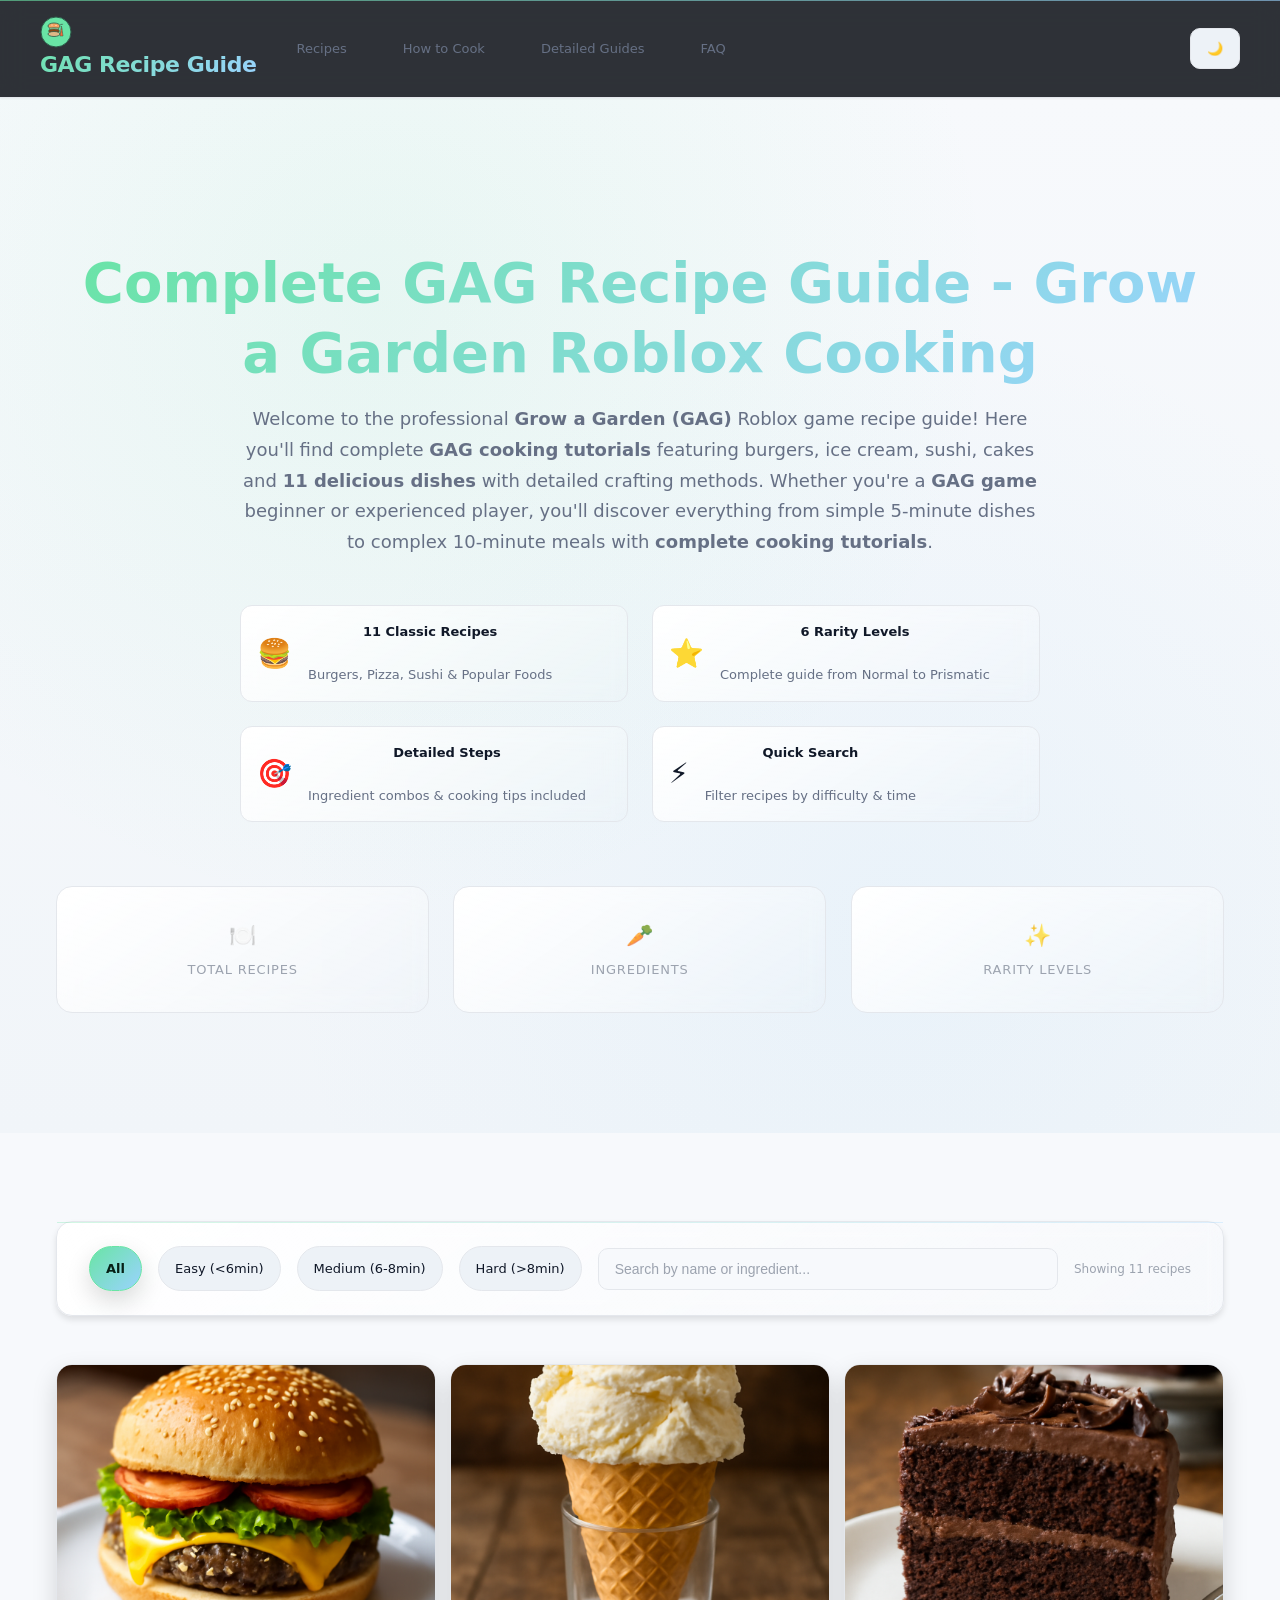
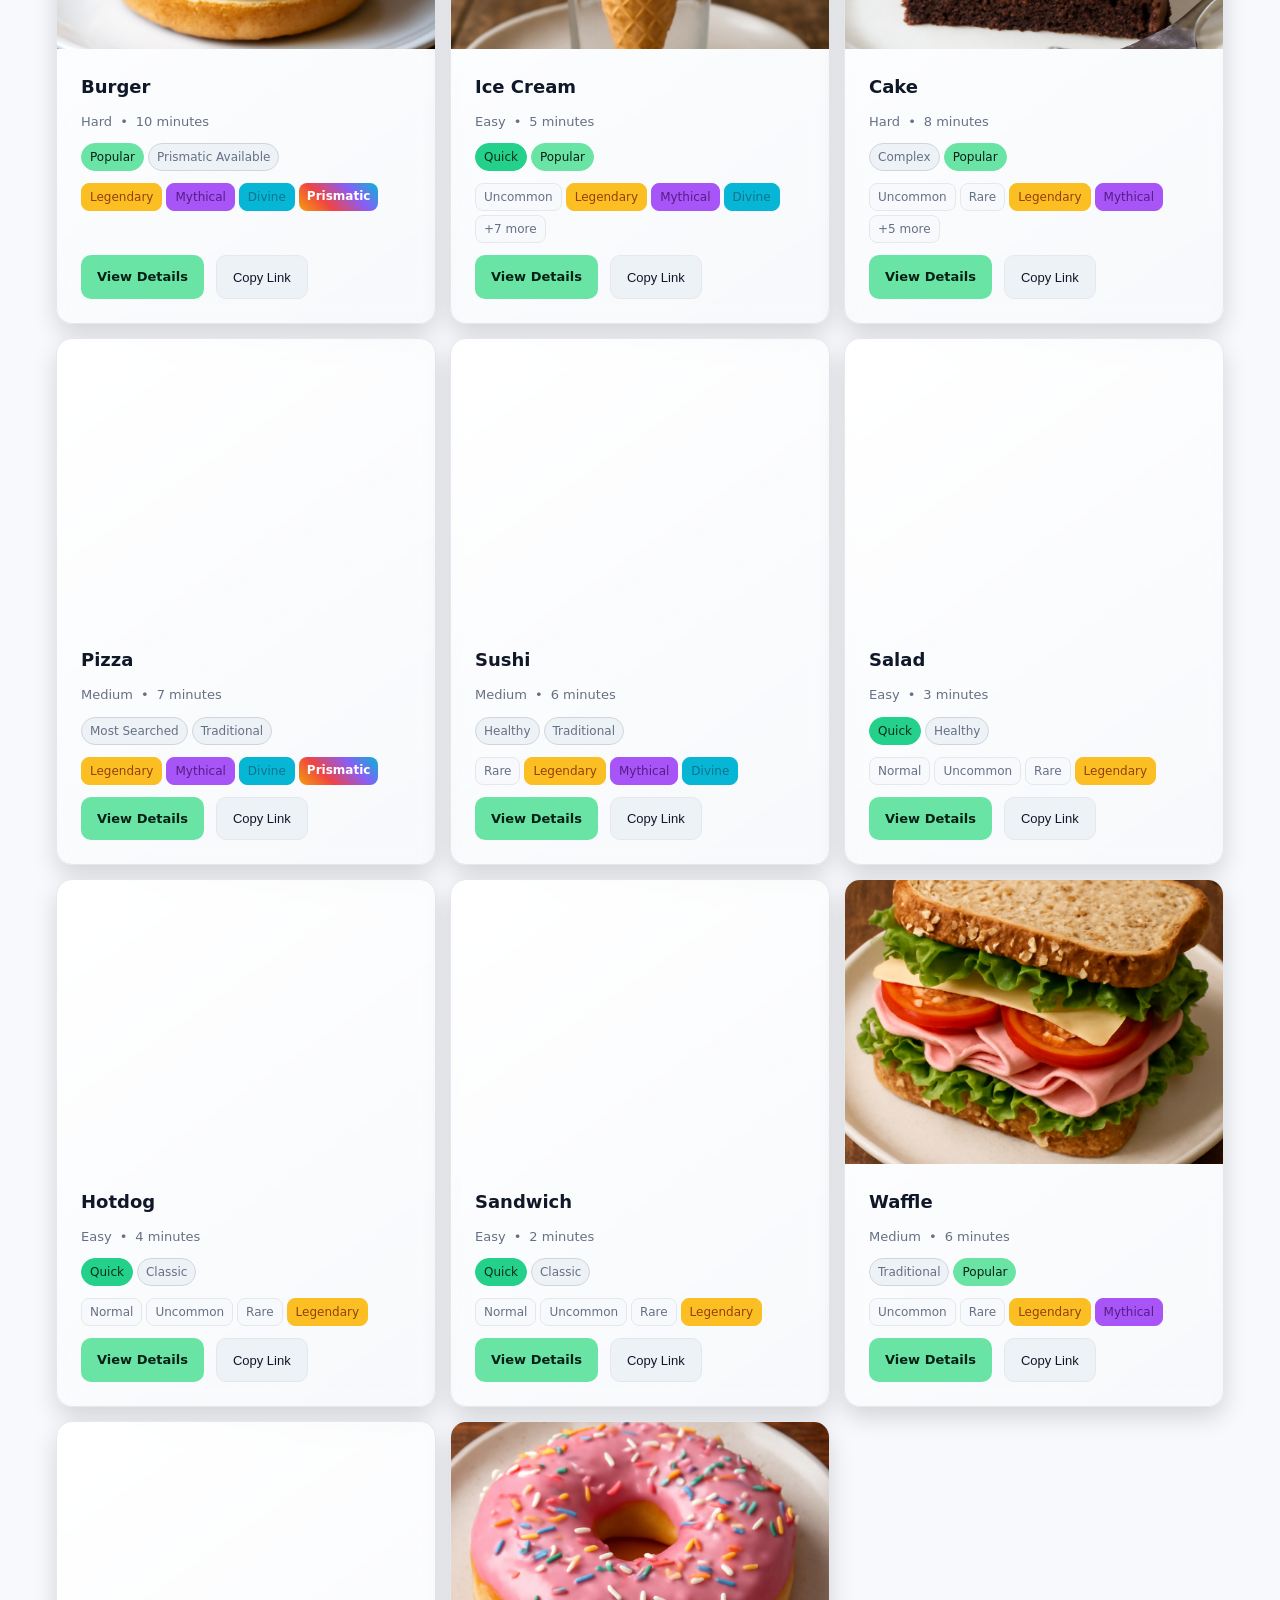
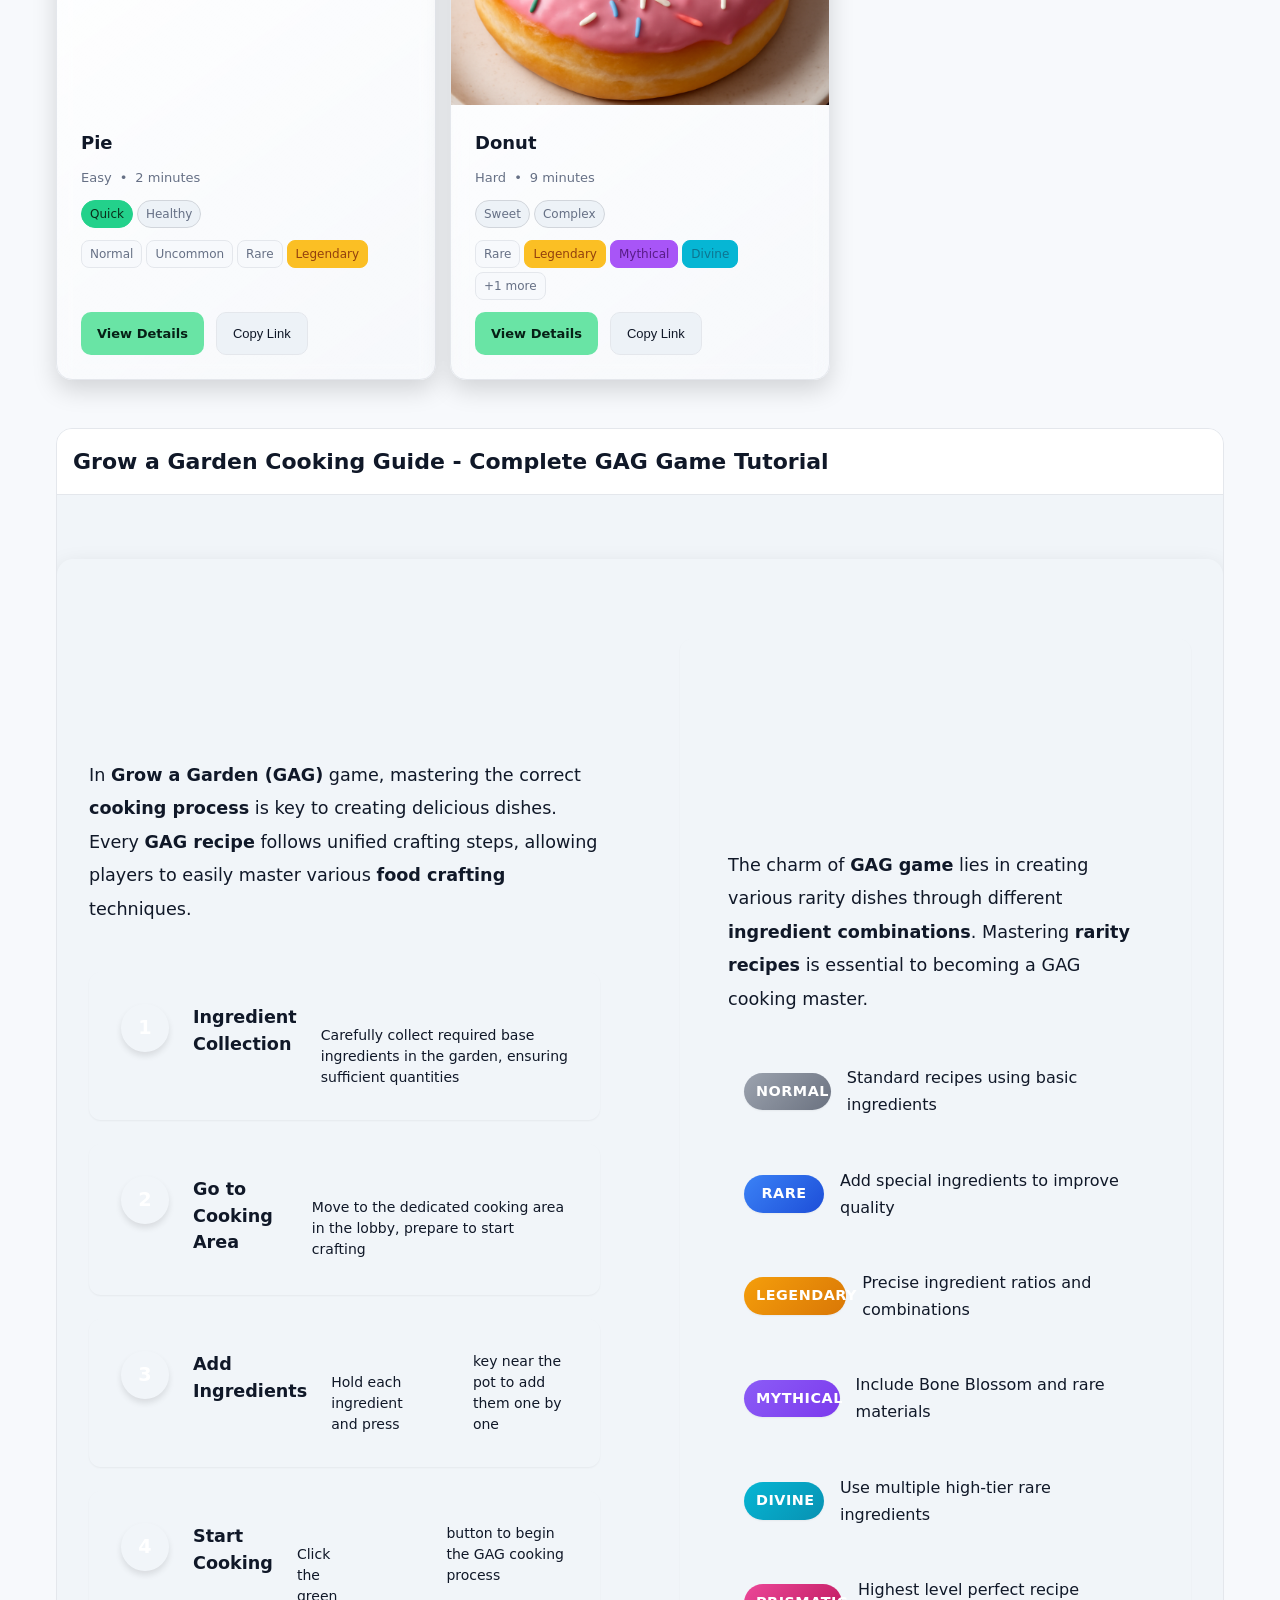
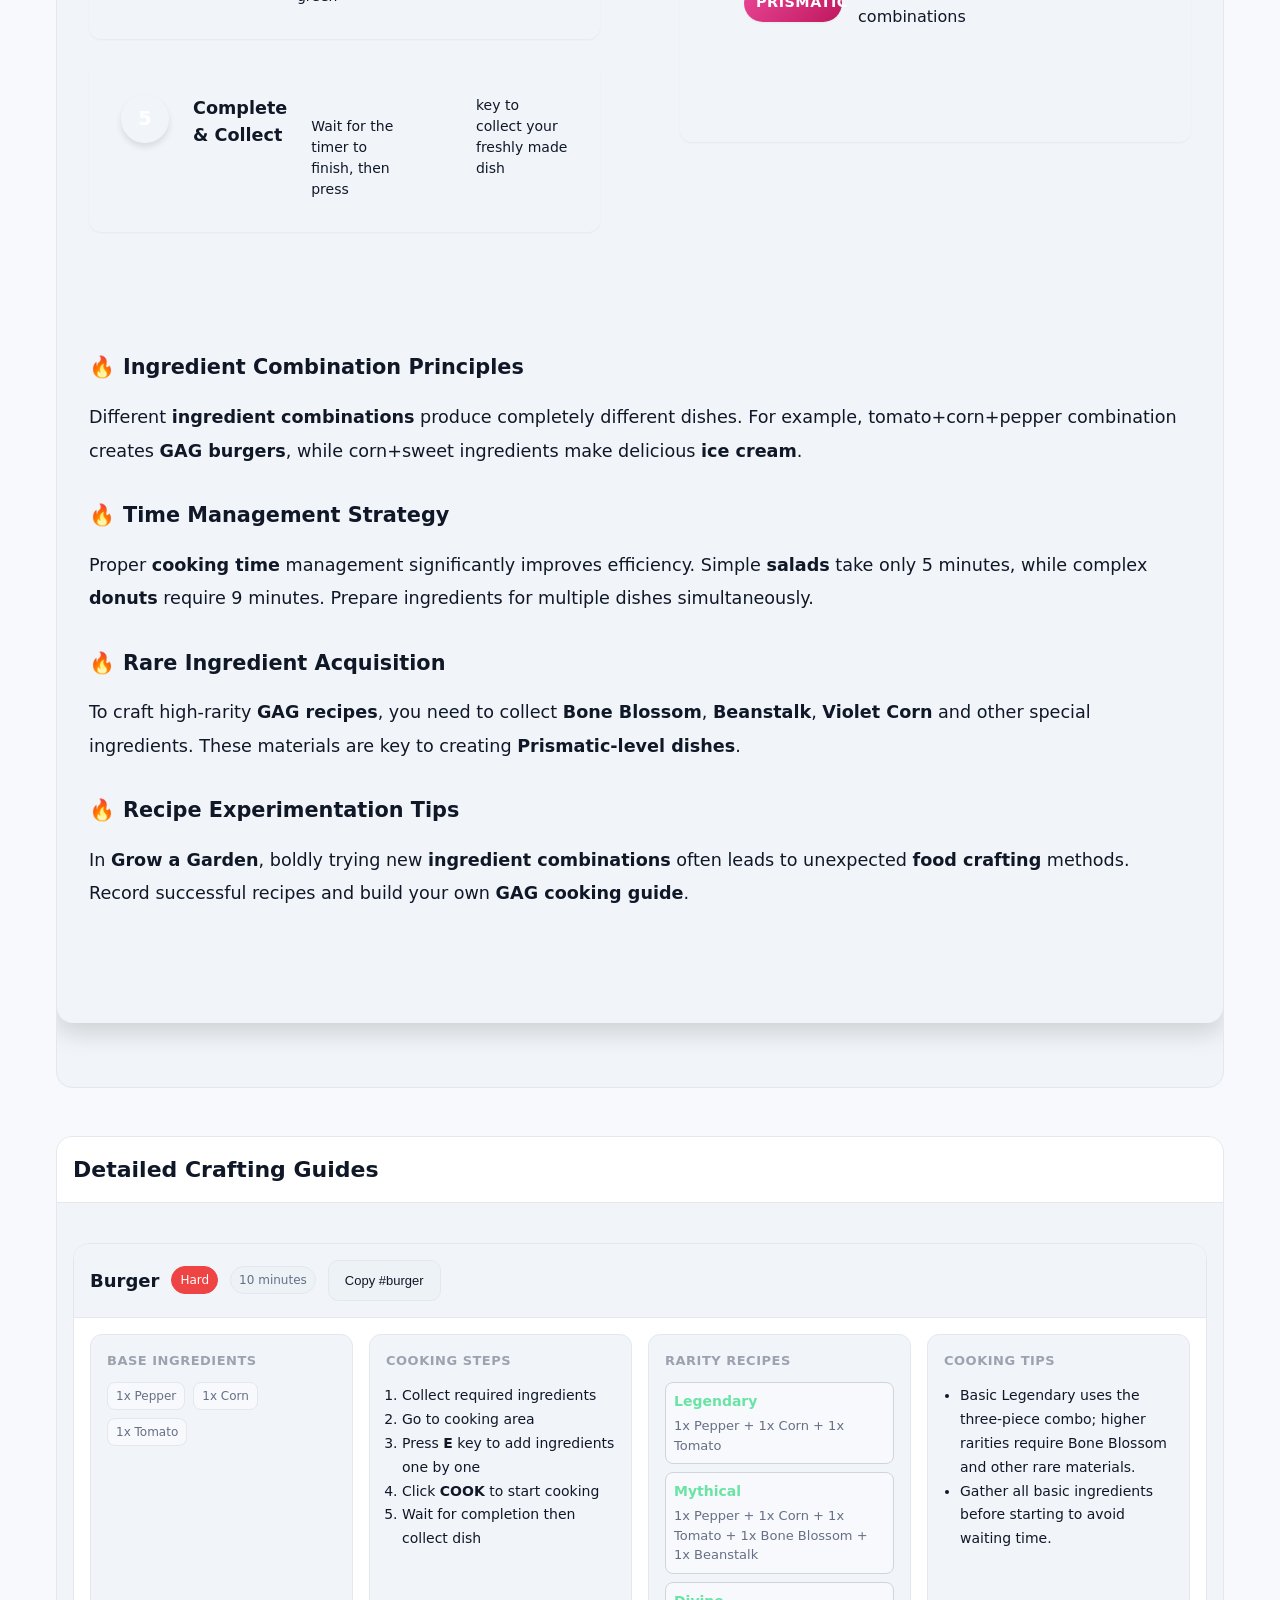
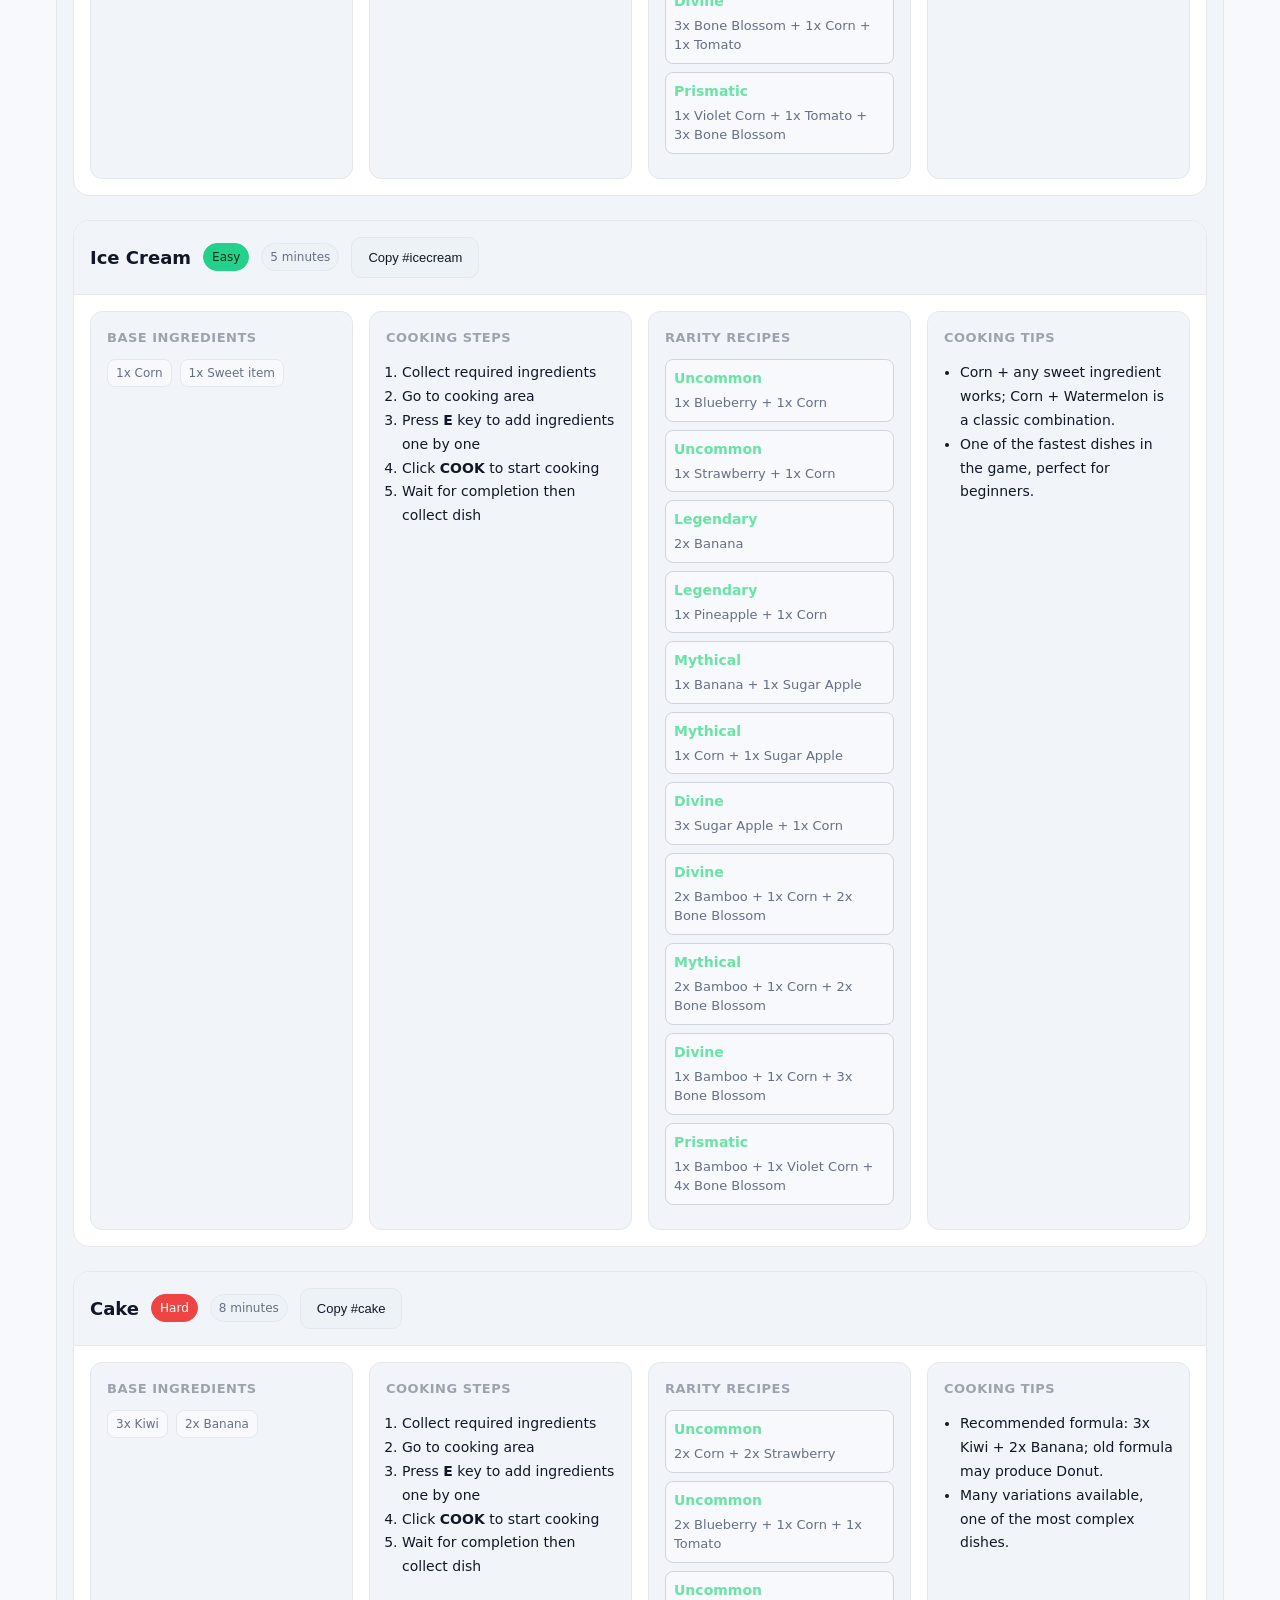
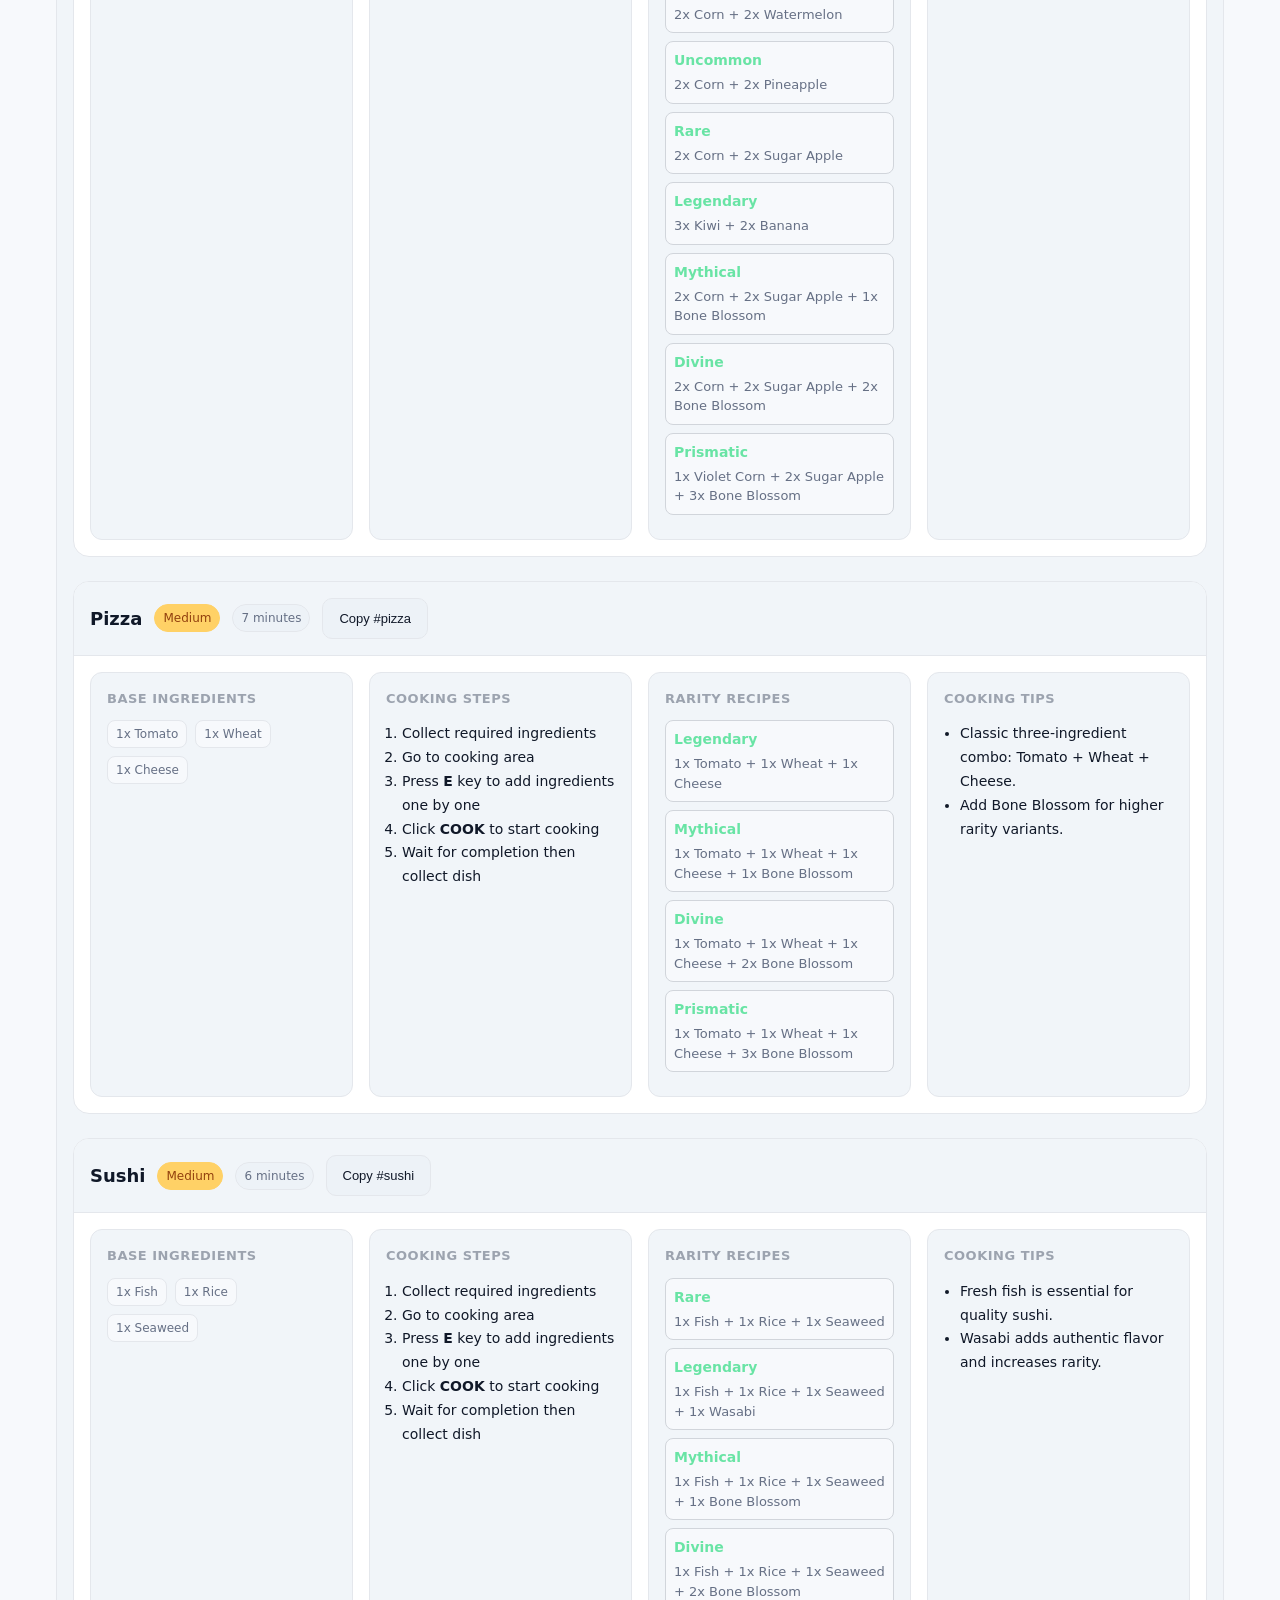
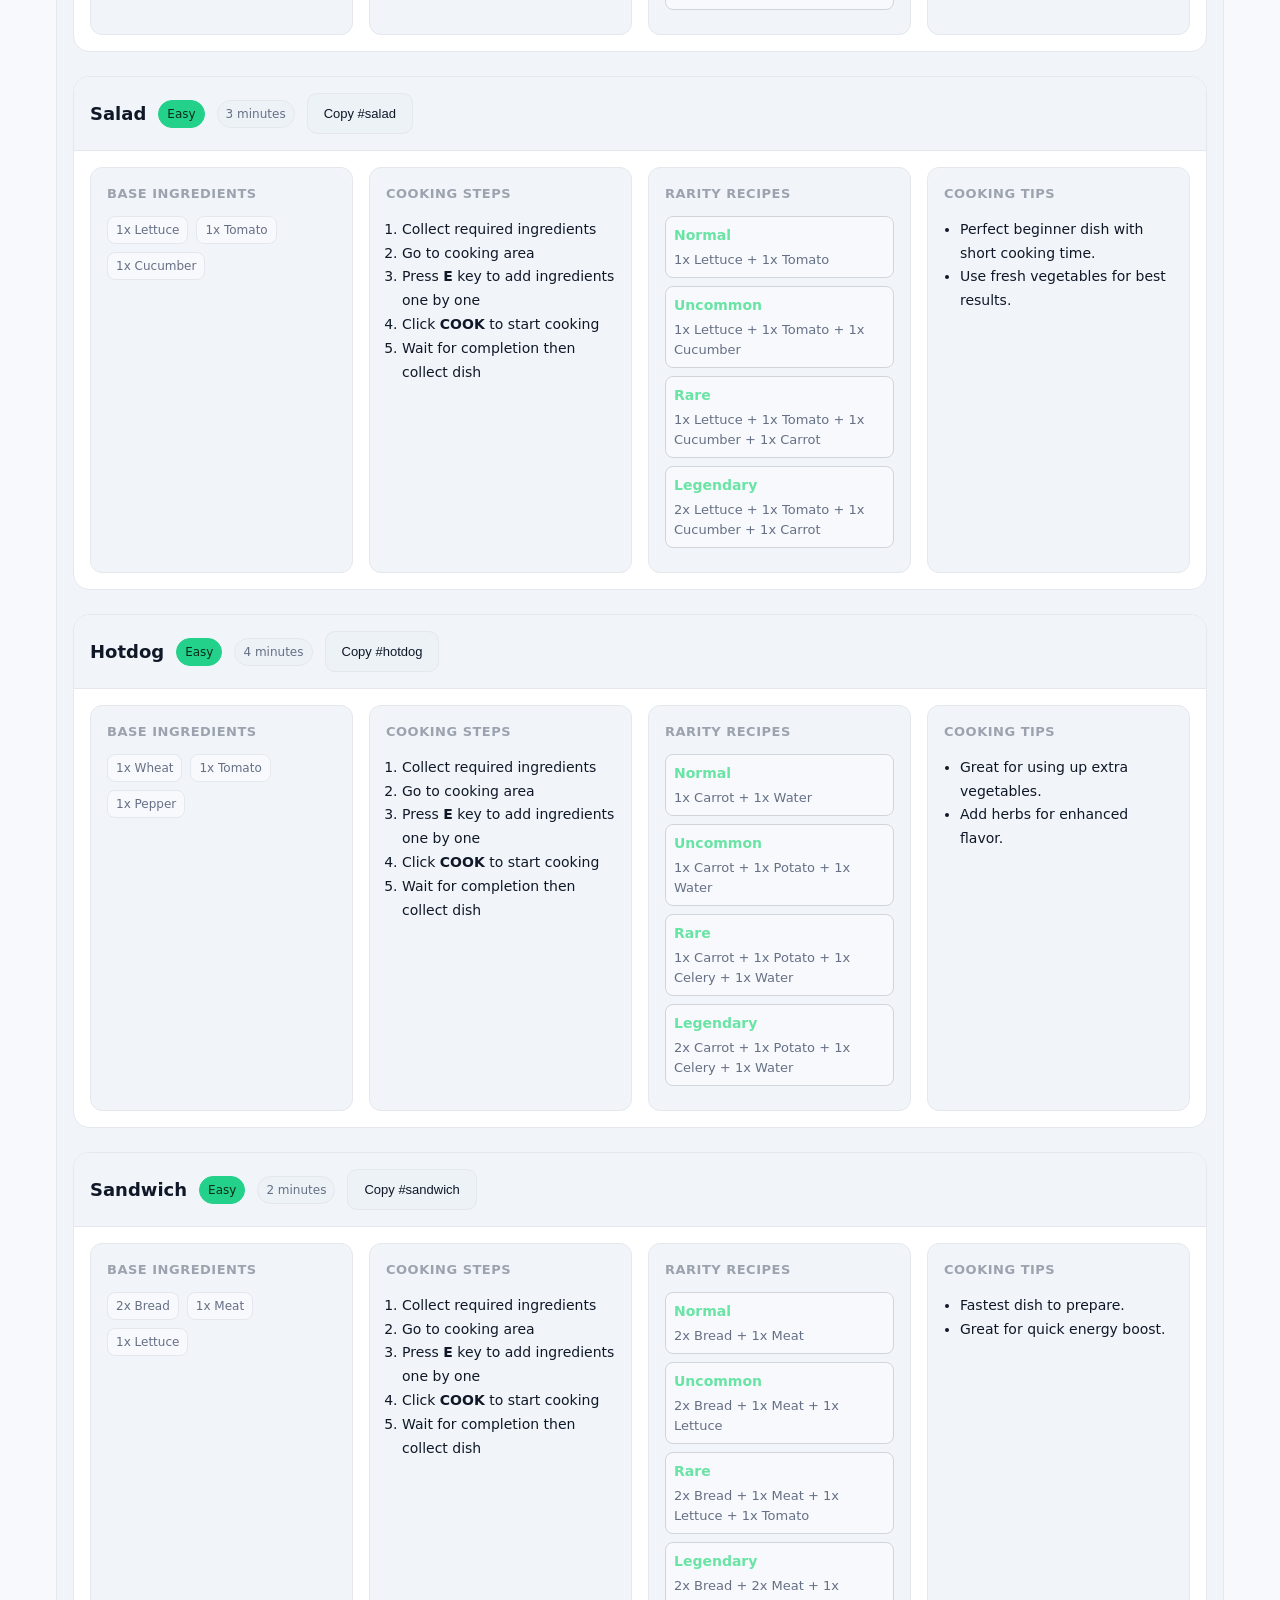
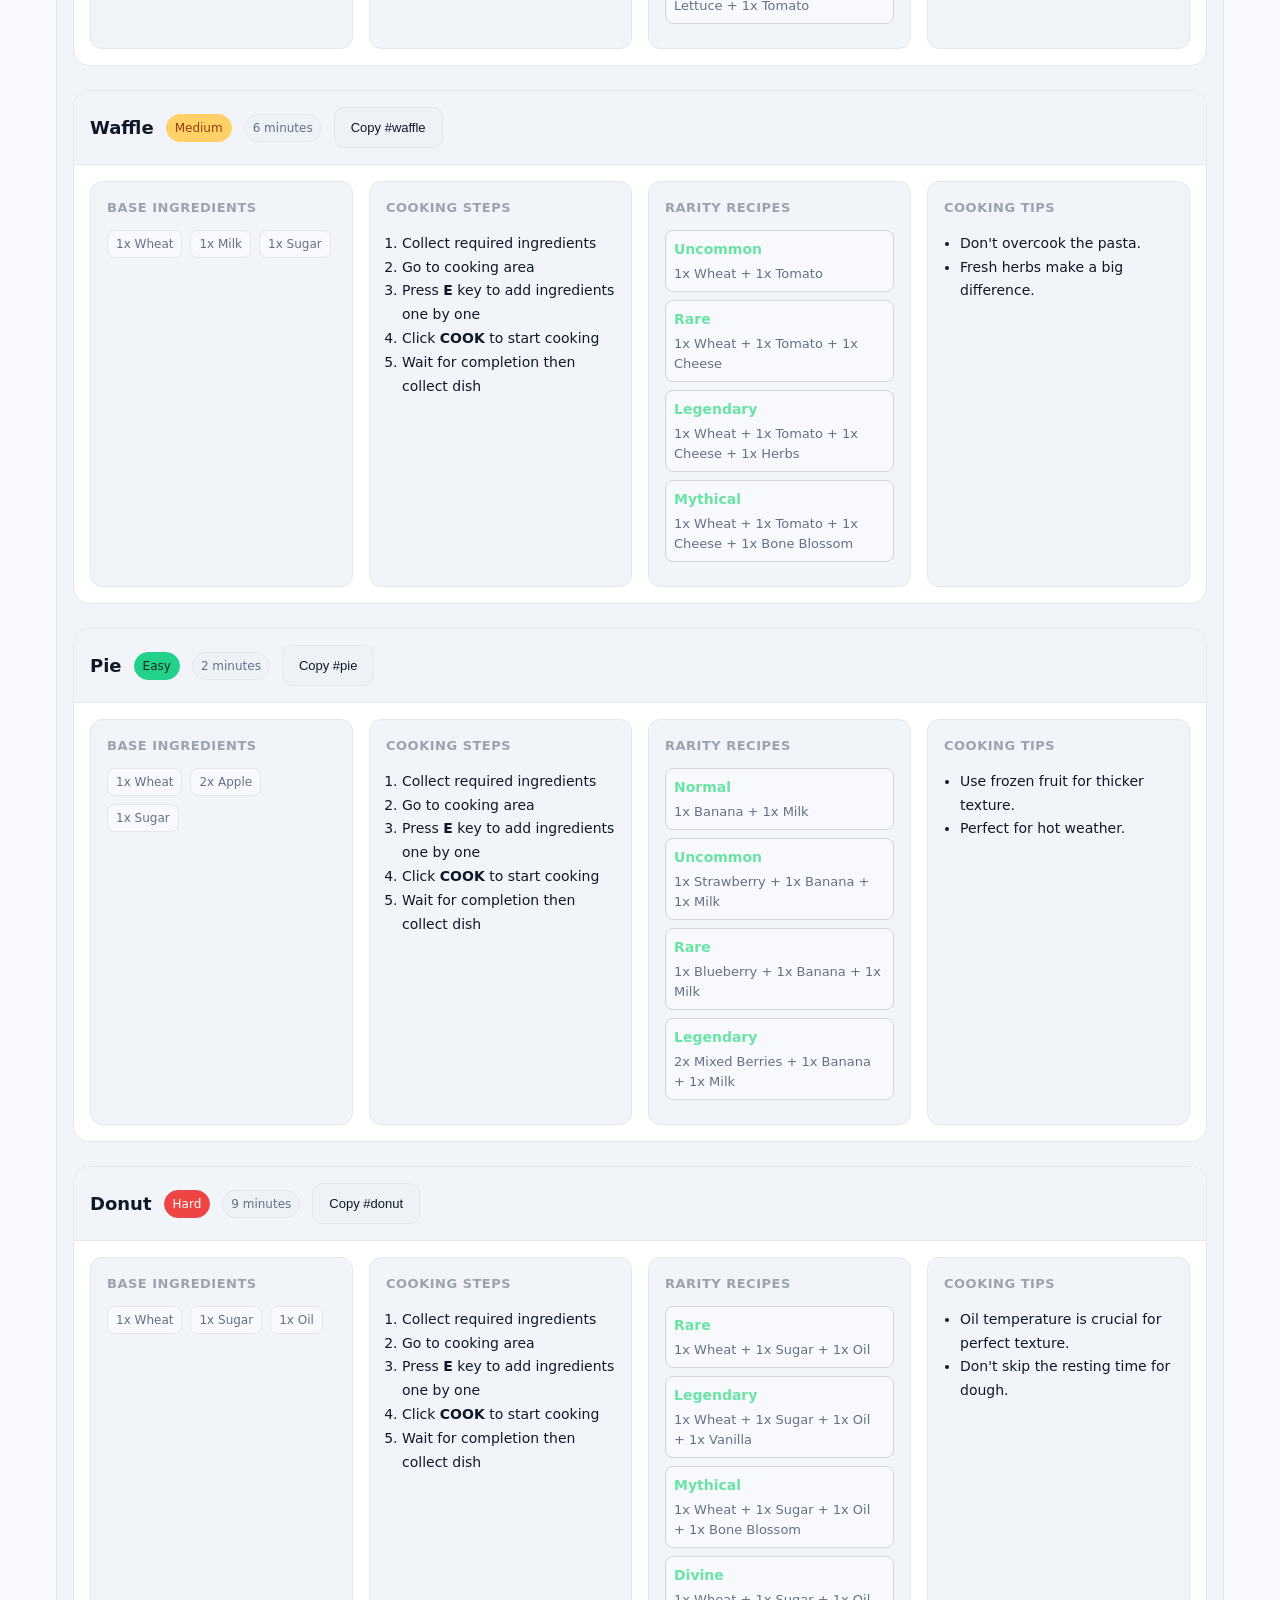
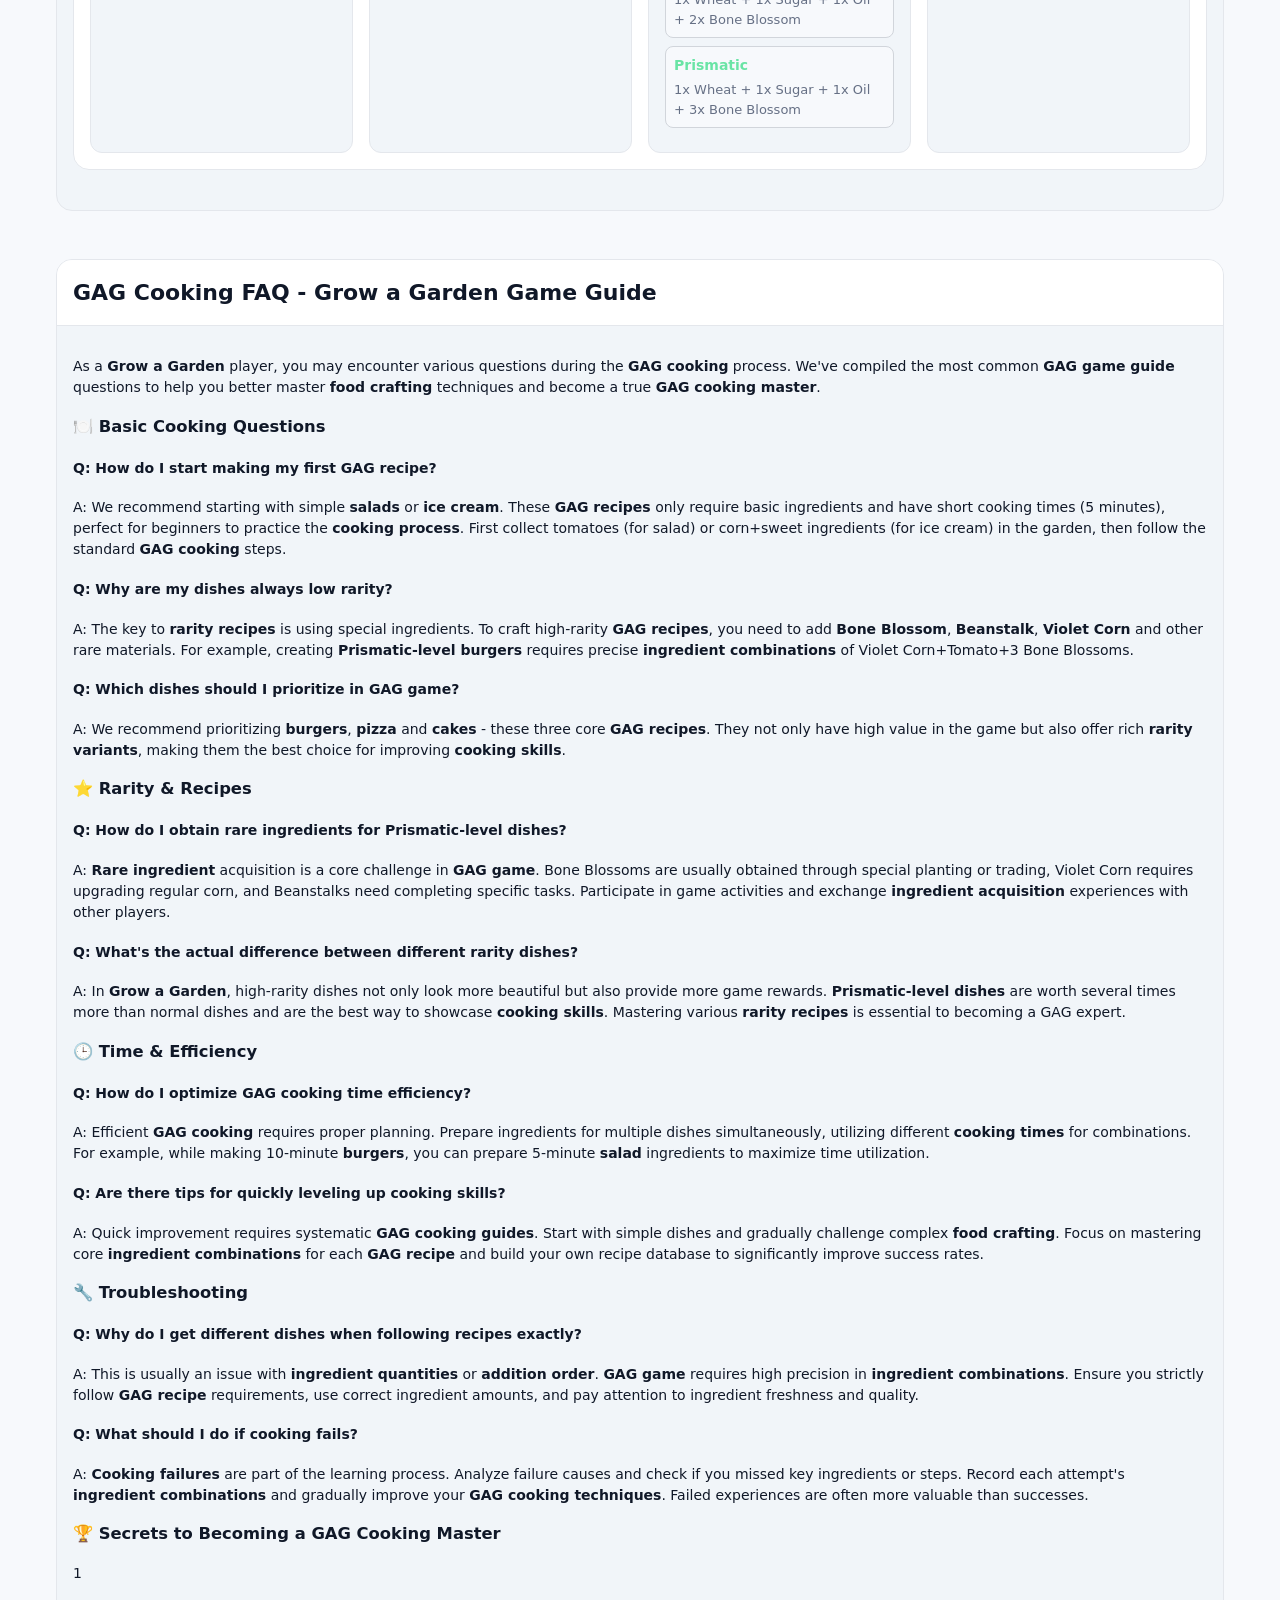
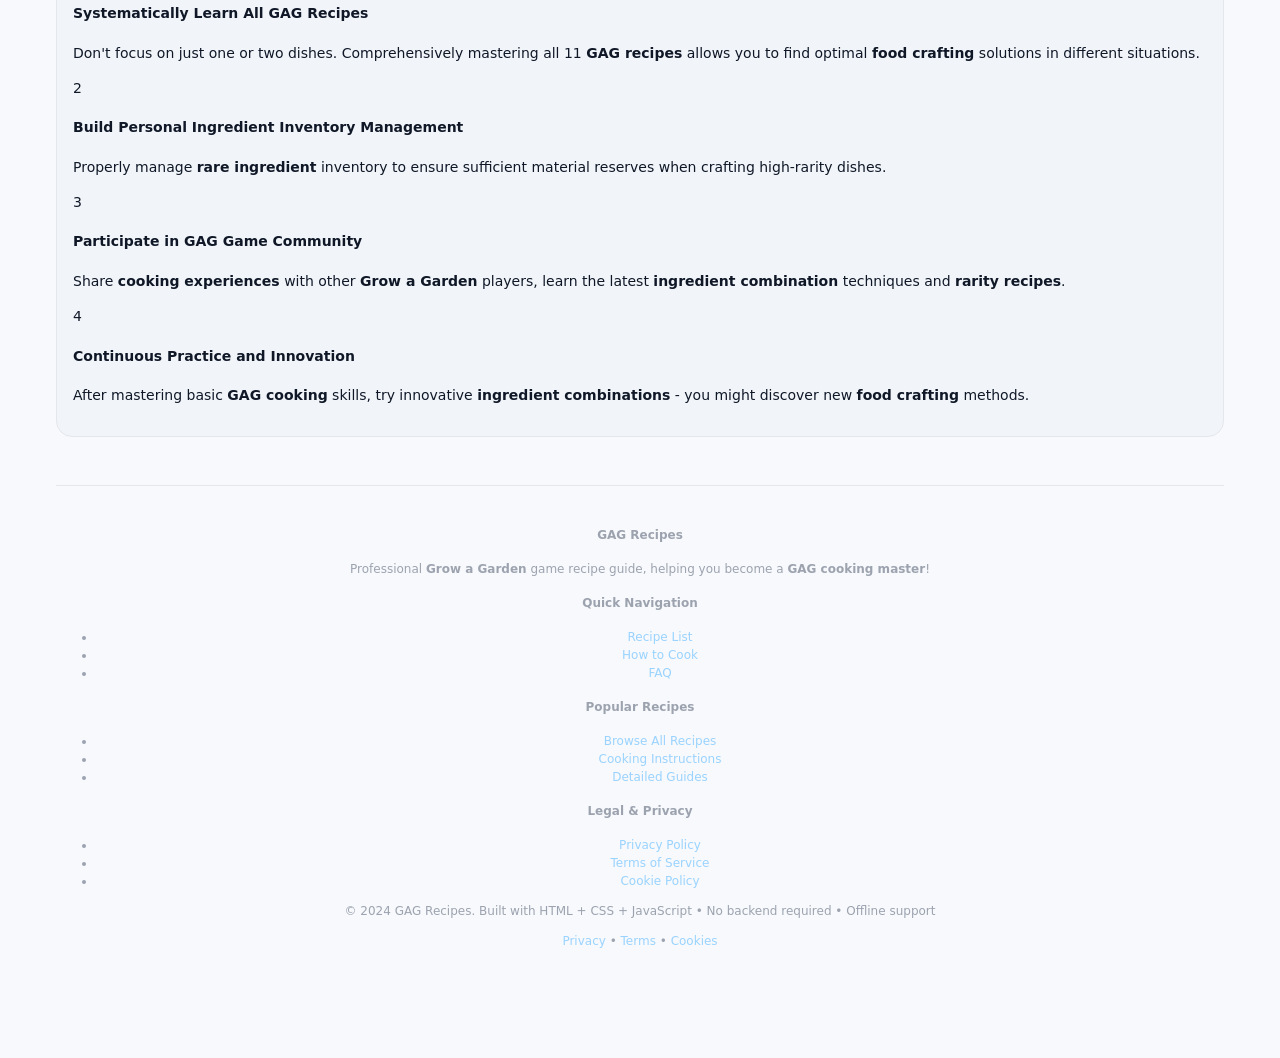
==== commit cdc85a46: "Remove ads scripts and update analytics source" ====
--- a/index.html
+++ b/index.html
@@ -47,27 +47,8 @@
   <meta name="twitter:description" content="Professional GAG game recipe guide with 11 food crafting tutorials"/>
   <meta name="twitter:image" content="https://gag-recipes.net/images/og-image.svg"/>
   
-  <!-- Analytics - Optimized Loading -->
-  <!-- Google tag (gtag.js) - Deferred for performance -->
-  <script>
-    window.dataLayer = window.dataLayer || [];
-    function gtag(){dataLayer.push(arguments);}
-    gtag('js', new Date());
-    gtag('config', 'G-KZNZWPHKRW');
-    
-    // Load Google Analytics after page load
-    window.addEventListener('load', function() {
-      const script = document.createElement('script');
-      script.async = true;
-      script.src = 'https://www.googletagmanager.com/gtag/js?id=G-KZNZWPHKRW';
-      document.head.appendChild(script);
-    });
-  </script>
-  <script defer data-domain="gag-recipes.net" src="https://click.pageview.click/js/script.js"></script>
-  
-  <!-- Google AdSense -->
-  <script async src="https://pagead2.googlesyndication.com/pagead/js/adsbygoogle.js?client=ca-pub-6762879731814955"
-       crossorigin="anonymous"></script>
+  <script defer data-domain="gag-recipes.net" src="https://app.pageview.app/js/script.js"></script>
+  
 
   <!-- Theme and Icons -->
   <meta name="theme-color" content="#69e4a5"/>
